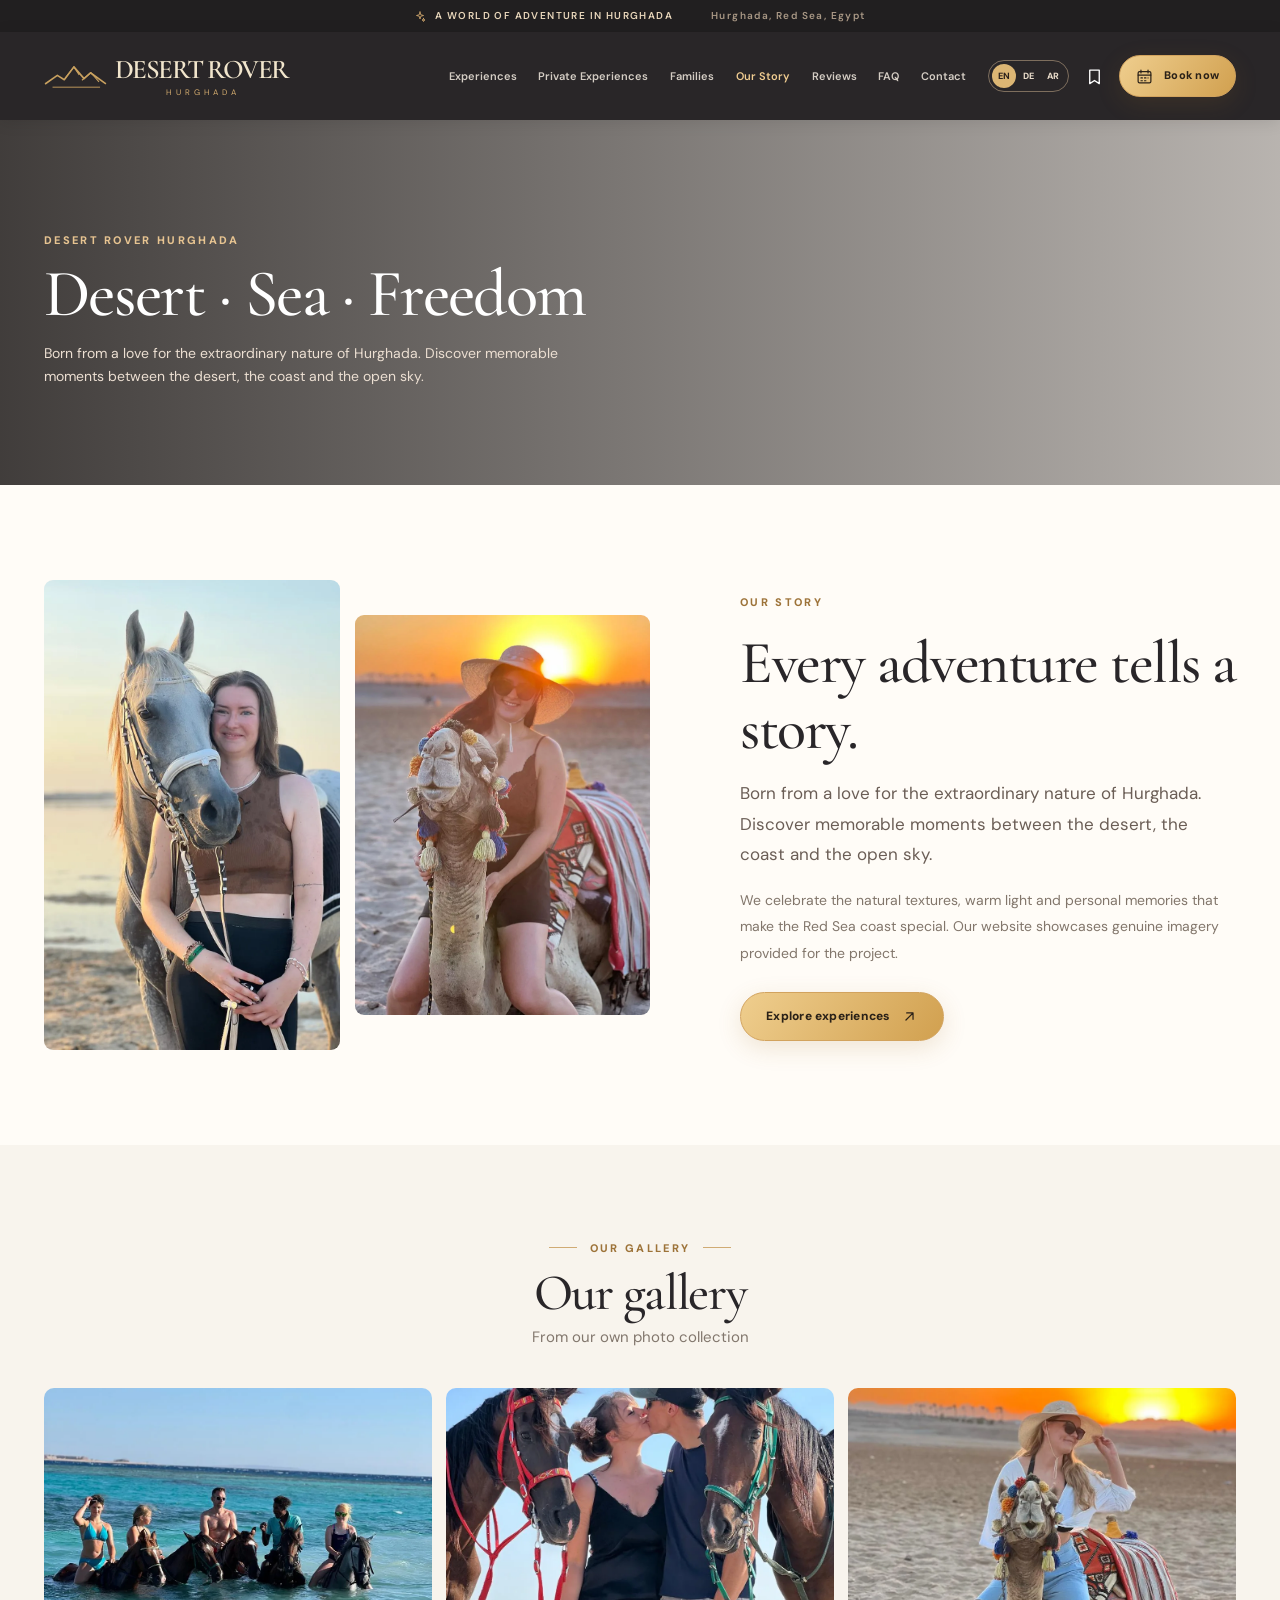
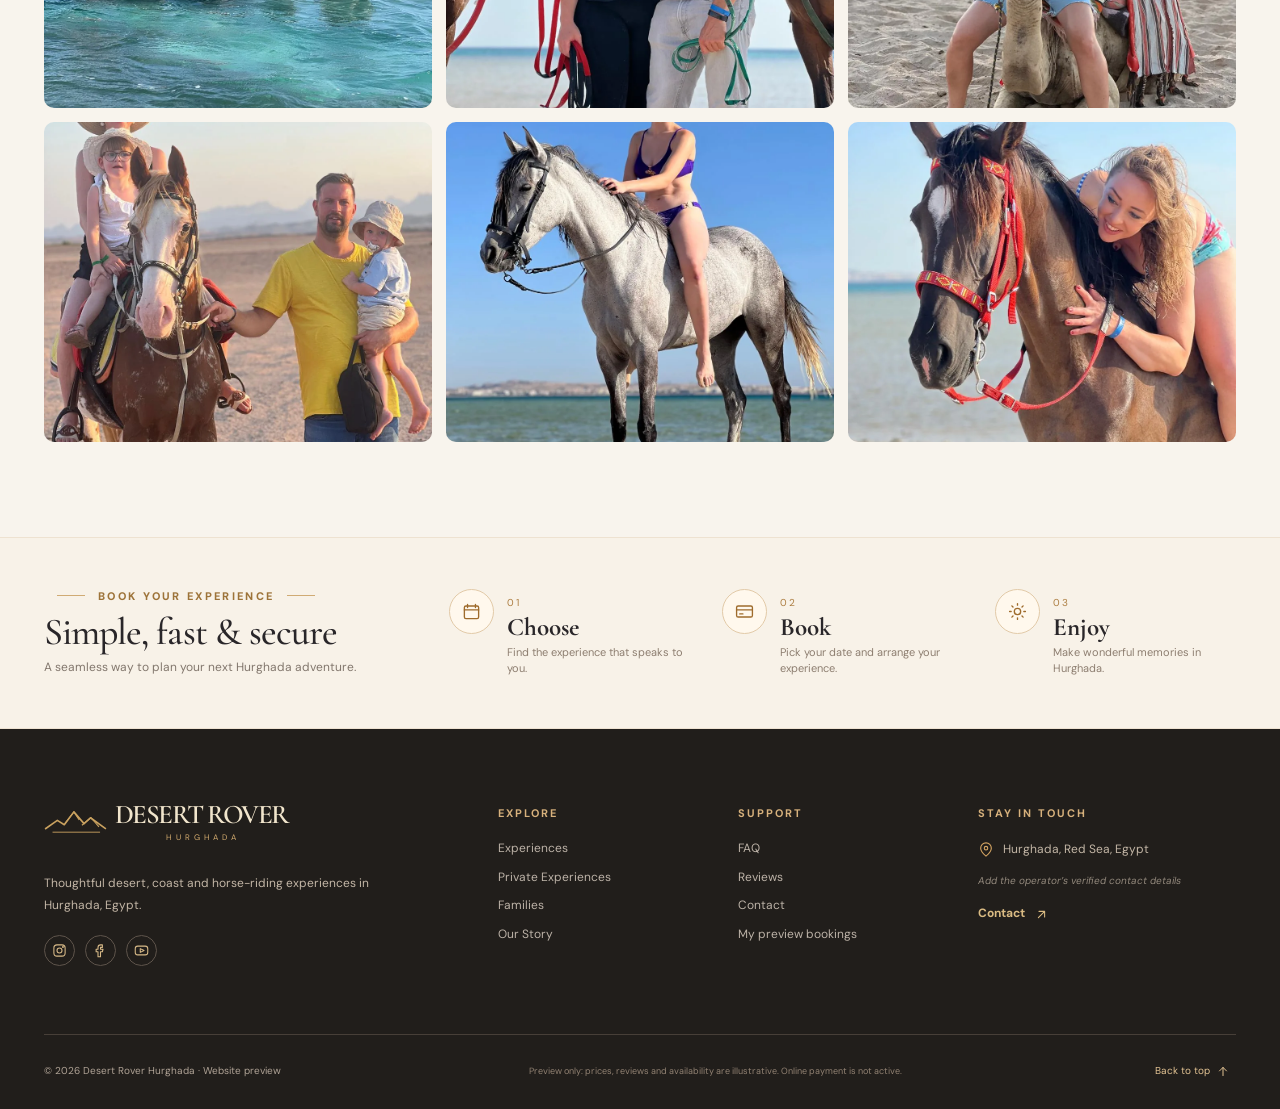
==== about.html @ aec824d2 "Initial commit - Desert Rover Website" ====
<!DOCTYPE html>
<html lang="en">
<head>
  <meta charset="UTF-8" />
  <meta name="viewport" content="width=device-width, initial-scale=1.0" />
  <meta name="theme-color" content="#292628" />
  <meta name="description" content="Desert Rover Hurghada — discover authentic horse, camel and desert experiences. Website presentation preview." />
  <meta name="robots" content="noindex,nofollow" />
  <link rel="icon" type="image/svg+xml" href="assets/favicon.svg" />
  <link rel="preconnect" href="https://fonts.googleapis.com" />
  <link rel="preconnect" href="https://fonts.gstatic.com" crossorigin />
  <link href="https://fonts.googleapis.com/css2?family=Cormorant+Garamond:wght@400;500;600;700&family=DM+Sans:wght@400;500;600;700;800&family=Noto+Sans+Arabic:wght@400;500;600;700&display=swap" rel="stylesheet" />
  <link rel="stylesheet" href="assets/css/style.css" />
  <title>Desert Rover Hurghada | Adventure Experiences</title>
</head>
<body data-page="about">
  <noscript><div style="padding:48px;max-width:800px;margin:auto;font-family:Arial,sans-serif"><h1>Desert Rover Hurghada</h1><p>Please enable JavaScript to view the interactive preview. This presentation is not a live booking platform.</p><a href="index.html">Home</a></div></noscript>
  <script src="assets/js/polyfills.js"></script>
  <script defer src="https://cdn.jsdelivr.net/npm/gsap@3.12.5/dist/gsap.min.js"></script>
  <script defer src="https://cdn.jsdelivr.net/npm/gsap@3.12.5/dist/ScrollTrigger.min.js"></script>
  <script defer src="assets/js/app.js"></script>
</body>
</html>
---- assets/css/style.css ----
/* Desert Rover — high fidelity WordPress-ready frontend prototype */
:root{--ink:#292629;--ink-muted:#706963;--gold:#d2a359;--gold-light:#f2d29b;--sand:#f8f4ed;--sand-deep:#eee5d8;--cream:#fffcf7;--brown:#554135;--night:#221e1b;--line:#e8e0d4;--shadow:0 16px 45px rgba(53,44,35,.09);--serif:'Cormorant Garamond',Georgia,'Times New Roman',serif;--sans:'DM Sans',Arial,sans-serif;--arabic:'Noto Sans Arabic',sans-serif;--max:1260px;--header-h:88px}*,*:before,*:after{box-sizing:border-box}html{scroll-behavior:smooth;scroll-padding-top:100px}body{margin:0;background:var(--cream);font-family:var(--sans);font-size:15px;line-height:1.65;color:var(--ink);-webkit-font-smoothing:antialiased}body.no-scroll{overflow:hidden}body.rtl{font-family:var(--arabic)}img{max-width:100%;display:block}button,input,select,textarea{font:inherit}button{cursor:pointer}a{color:inherit;text-decoration:none}input,select,textarea{min-width:0}svg{width:19px;height:19px;flex:none;vertical-align:middle}h1,h2,h3,h4,p{margin-top:0}h1,h2,h3,h4{line-height:1.1}button:focus-visible,a:focus-visible,input:focus-visible,textarea:focus-visible,select:focus-visible,summary:focus-visible{outline:3px solid var(--gold);outline-offset:4px}::selection{background:#dcb877;color:#251d15}.container{width:min(var(--max),calc(100% - 88px));margin:0 auto}.serif{font-family:var(--serif);font-weight:500;letter-spacing:-.025em}.section{padding:95px 0}.soft{background:var(--sand)}.hidden{display:none!important}.subtle{color:#8c8279}.eyebrow{text-transform:uppercase;letter-spacing:.21em;font-size:11px;font-weight:800;color:#9d7339;line-height:1.5}.eyebrow.light{color:#e7c491}.ornament:before,.ornament:after{content:'';display:inline-block;width:28px;height:1px;background:#d0ab74;margin:0 13px 4px}.text-center{text-align:center}.section-heading{margin-bottom:38px}.section-heading h2{font-size:clamp(38px,4vw,59px);margin:8px 0 4px}.section-heading p{font-size:15px;color:#82776d;max-width:670px;margin:0}.section-heading.text-center p{margin:0 auto}.lead{font-size:17px;color:#6b5e56;line-height:1.8}.btn{appearance:none;border:1px solid transparent;border-radius:100px;display:inline-flex;align-items:center;justify-content:center;gap:11px;text-align:center;padding:15px 25px;min-height:49px;font-size:12px;line-height:1.25;letter-spacing:.02em;font-weight:800;transition:transform .3s,background .3s,color .3s,box-shadow .3s;white-space:normal}.btn svg{width:17px;height:17px}.btn:hover{transform:translateY(-3px)}.btn-gold{background:linear-gradient(125deg,#efce8e,#d1a04f);color:#2a2118;border-color:#d2a35e;box-shadow:0 7px 24px rgba(156,103,36,.16)}.btn-gold:hover{background:#f1d7a4;box-shadow:0 10px 28px rgba(156,103,36,.24)}.btn-outline-light{background:rgba(29,26,26,.12);color:white;border-color:rgba(246,231,208,.7)}.btn-outline-light:hover{background:rgba(255,255,255,.13)}.btn-outline-dark{background:transparent;border-color:#a89477;color:var(--brown)}.btn-small{font-size:11px;padding:11px 16px;min-height:42px}.btn-full{width:100%}.text-link{font-weight:800;color:#a27638;display:inline-flex;align-items:center;gap:7px;font-size:12px;letter-spacing:.025em}.text-link:hover{color:#6f4e25}.text-link svg{width:15px}.serif em{font-style:italic}.site-loader{position:fixed;inset:0;background:#241e1b;display:flex;align-items:center;justify-content:center;z-index:99999;transform:translateY(0);will-change:transform}.site-loader.loaded{opacity:0;pointer-events:none;transition:opacity .45s}.loader-core{color:#eee5d6;min-width:250px;text-align:center}.loader-core svg{width:130px;height:63px;margin:0 auto 14px}.loader-core strong{display:block;letter-spacing:.08em;font-family:var(--serif);font-size:37px;font-weight:500;line-height:1}.loader-core>span{font-size:11px;letter-spacing:.48em;color:var(--gold)}.loader-track{height:2px;background:#514438;margin:35px auto 18px;overflow:hidden;width:170px}.loader-track i{display:block;width:100%;height:100%;background:var(--gold);transform:scaleX(0);transform-origin:left}.loader-core small{font-size:9px;letter-spacing:.25em;color:#9d8871}.announcement{height:32px;background:#211f20;color:#e9d7bb;display:flex;align-items:center;justify-content:center;padding:0 25px;gap:38px;font-size:10px;letter-spacing:.14em;font-weight:600}.announcement span{display:inline-flex;align-items:center;gap:9px}.announcement svg{width:12px;color:#d5ab70}.announcement-right{color:#a99885}.site-header{height:var(--header-h);background:#292628;position:sticky;top:0;z-index:50;color:#fff;box-shadow:0 2px 15px rgba(0,0,0,.1)}.site-header.scrolled{box-shadow:0 5px 32px rgba(27,21,17,.18)}.header-inner{height:100%;display:flex;align-items:center;justify-content:space-between;gap:22px}.brand{display:inline-flex;gap:8px;align-items:center;flex:none;color:#f1e5cc;line-height:1;text-align:center}.brand-mountain{width:63px;height:43px;color:#c9a15f}.brand span{display:flex;flex-direction:column;align-items:center;white-space:nowrap}.brand strong{font-family:var(--serif);font-size:27px;letter-spacing:-.06em;font-weight:600;line-height:1}.brand small{color:#d2aa6e;font-family:var(--sans);font-size:8px;letter-spacing:.13em;margin-top:5px}.desktop-nav{display:flex;gap:clamp(12px,1.7vw,27px);align-items:center;margin-left:auto}.nav-link{font-size:11px;font-weight:600;color:#f1e9de;opacity:.86;white-space:nowrap;transition:color .2s,opacity .2s}.nav-link:hover,.nav-link.active{opacity:1;color:#f1cd91}.header-actions{display:flex;gap:10px;align-items:center}.lang-switch{border:1px solid rgba(221,192,154,.47);border-radius:40px;padding:3px;display:flex;gap:1px}.lang-btn{padding:5px 6px;border:0;border-radius:100px;background:transparent;color:#e8dbc9;font-size:9px;font-weight:800}.lang-btn.selected{background:#dcb674;color:#2b211b}.icon-btn{background:none;border:0;color:#fff;display:grid;place-items:center;width:30px;height:33px}.menu-toggle{display:none;color:#fff;background:transparent;border:1px solid #746451;width:43px;height:43px;border-radius:50%;align-items:center;justify-content:center}.mobile-menu{display:none}.home-hero{height:620px;position:relative;color:#fff;background:#2f2927;overflow:hidden}.hero-photo{position:absolute;inset:0;background-position:center;background-size:cover;will-change:transform}.home-hero:before{content:'';position:absolute;z-index:1;inset:0;background:linear-gradient(90deg,rgba(25,22,21,.32),transparent 66%),linear-gradient(0deg,rgba(21,18,20,.45),transparent 38%)}.hero-grain{position:absolute;inset:0;opacity:.09;z-index:1;pointer-events:none;background-image:url("data:image/svg+xml,%3Csvg viewBox='0 0 160 160' xmlns='http://www.w3.org/2000/svg'%3E%3Cfilter id='n'%3E%3CfeTurbulence type='fractalNoise' baseFrequency='.59' numOctaves='3' stitchTiles='stitch'/%3E%3C/filter%3E%3Crect width='100%25' height='100%25' filter='url(%23n)' opacity='.55'/%3E%3C/svg%3E")}.hero-inner{height:100%;position:relative;z-index:2;display:flex;align-items:center}.hero-content{width:min(650px,60%);padding-bottom:23px}.hero-eyebrow{letter-spacing:.32em;color:#e4c99f;display:block;margin-bottom:17px}.hero-content h1{font-size:clamp(72px,7.35vw,122px);font-weight:500;line-height:.78;letter-spacing:-.055em;margin:0 0 23px}.hero-content h1 span{display:block}.hero-tagline{font-size:clamp(25px,2.9vw,39px);font-style:italic;color:#e4c18c;line-height:1.08;margin-bottom:15px}.hero-content p{max-width:480px;font-size:14px;line-height:1.7;color:#f1eee7;margin-bottom:26px}.hero-buttons{display:flex;align-items:center;gap:12px;flex-wrap:wrap}.hero-side-label{position:absolute;bottom:52px;right:0;font-size:10px;letter-spacing:.24em;writing-mode:vertical-rl;color:#e4d5c4}.hero-side-label span{display:inline-block;width:1px;height:38px;background:#deb77c;margin:10px auto}.scroll-label{position:absolute;z-index:3;bottom:36px;left:calc((100% - min(var(--max),100% - 88px))/2);font-size:9px;letter-spacing:.18em;color:#e9dbcb;display:flex;align-items:center;gap:12px}.scroll-label span{height:1px;width:60px;background:#c7a272}.trust-band{background:#fbf9f5;border-bottom:1px solid #ede6dc}.trust-items{display:grid;grid-template-columns:repeat(4,1fr);gap:8px}.trust-item{display:flex;align-items:center;justify-content:center;gap:19px;padding:25px 13px;position:relative}.trust-item+ .trust-item:before{content:'';position:absolute;height:28px;width:1px;background:#e5dbce;left:0}.trust-item>svg{width:32px;height:32px;color:#9f6f37;stroke-width:1.3}.trust-item>span{display:flex;flex-direction:column}.trust-item strong{font-size:10px;letter-spacing:.09em;text-transform:uppercase}.trust-item small{font-size:11px;color:#84776d;max-width:200px;line-height:1.4}.experiences-feature{background:linear-gradient(#fffcf7,#f9f5ee)}.category-grid{display:grid;grid-template-columns:repeat(4,1fr);gap:16px}.category-card{height:282px;position:relative;border-radius:11px;overflow:hidden;background:#bfb7ab;color:white;display:block;isolation:isolate}.category-card img{width:100%;height:100%;object-fit:cover;object-position:center 40%;transition:transform .8s cubic-bezier(.22,.7,.27,1)}.category-card:hover img{transform:scale(1.09)}.category-card .category-shade{position:absolute;inset:0;background:linear-gradient(0deg,rgba(20,25,25,.85),transparent 58%)}.category-copy{position:absolute;bottom:19px;left:20px;right:20px;display:flex;align-items:end;justify-content:space-between;gap:7px}.category-copy strong{font-size:28px;font-weight:500;line-height:.94;max-width:195px}.category-copy>span{display:flex;gap:4px;align-items:center;font-size:10px;white-space:nowrap;opacity:.94}.category-copy svg{width:16px}.story-banner{min-height:405px;display:flex;align-items:center;background-color:#4e3631;background-size:cover;background-position:center;position:relative;color:white}.story-banner:before{content:'';position:absolute;inset:0;background:linear-gradient(90deg,rgba(35,28,28,.57),rgba(40,26,28,.12) 74%)}.story-banner-content{position:relative;z-index:1}.story-banner h2{font-size:clamp(55px,5.5vw,83px);font-style:italic;line-height:.95;margin:10px 0}.story-banner p{font-size:14px;line-height:1.75;max-width:515px;color:#fff0e0;margin:18px 0 26px}.promo-section{padding:62px 0 77px}.promo-grid{display:grid;grid-template-columns:1fr 1fr;gap:18px}.promo-card{height:333px;position:relative;overflow:hidden;border-radius:10px;background:#eee5db;display:flex;align-items:center}.promo-card:nth-child(2){background:#edf1f1}.promo-card .promo-text{position:relative;z-index:3;width:57%;padding:30px 0 30px 31px}.promo-card:before{position:absolute;content:'';z-index:2;inset:0;background:linear-gradient(90deg,#eee5db 0%,#eee5db 36%,rgba(238,229,219,.75) 53%,transparent 78%)}.promo-card:nth-child(2):before{background:linear-gradient(90deg,#edf1f1 0%,#edf1f1 33%,rgba(237,241,241,.72) 53%,transparent 83%)}.promo-card img{position:absolute;z-index:1;right:0;top:0;height:100%;width:59%;object-fit:cover;object-position:center 40%;transition:transform .7s}.promo-card:hover img{transform:scale(1.035)}.promo-card h3{font-size:40px;line-height:.97;margin:11px 0}.promo-card p{font-size:12px;line-height:1.65;color:#695c56;max-width:265px;margin-bottom:18px}.promo-card .btn{font-size:10px;padding:12px 15px}.image-gallery-section{padding-top:35px}.mini-gallery{display:grid;grid-template-columns:repeat(5,1fr);gap:12px}.gallery-tile{border:0;padding:0;height:235px;border-radius:9px;overflow:hidden;position:relative;background:#d9cbbb}.gallery-tile img{height:100%;width:100%;object-fit:cover;transition:transform .7s}.gallery-tile:hover img{transform:scale(1.07)}.gallery-tile svg{position:absolute;right:13px;bottom:13px;color:#fff;filter:drop-shadow(0 1px 3px #111)}.reviews-section{position:relative}.review-layout{display:flex;align-items:center;gap:18px}.round-nav{flex:none;border:1px solid #d2c0aa;color:#9c7444;background:#fff;border-radius:50%;width:42px;height:42px;display:grid;place-items:center}.round-nav:hover{background:#efe3d2}.review-grid{display:grid;grid-auto-flow:column;grid-auto-columns:minmax(230px,1fr);gap:18px;flex:1;overflow-x:auto;scrollbar-width:none;scroll-snap-type:x mandatory;padding:4px}.review-grid::-webkit-scrollbar{display:none}.review-card{min-height:202px;padding:22px 23px;background:#fff;border:1px solid #eee6da;border-radius:14px;box-shadow:0 4px 19px rgba(35,28,20,.035);scroll-snap-align:start}.review-top{display:flex;align-items:center;justify-content:space-between}.review-top img{width:48px;height:48px;object-fit:cover;border-radius:50%}.stars{color:#be8b42;letter-spacing:.17em;font-size:14px}.review-card blockquote{font-family:var(--serif);font-style:italic;font-size:22px;line-height:1.16;margin:14px 0 10px}.review-card small{font-size:10px;color:#998c7e}.process-section{padding:50px 0;background:#f8f2e8;border-top:1px solid #eee2d1;border-bottom:1px solid #eee2d1}.process-grid{display:grid;grid-template-columns:1.55fr 1fr 1fr 1fr;align-items:center;gap:32px}.process-intro .section-heading{margin-bottom:0}.process-intro h2{font-size:38px}.process-intro .section-heading p{font-size:12px}.process-step{display:flex;align-items:flex-start;gap:13px}.process-icon{border:1px solid #e2caa8;background:#fff8ed;border-radius:100%;height:45px;width:45px;display:grid;place-items:center;color:#9e6b2c;flex:none}.process-step small{font-size:10px;color:#ac7d41;letter-spacing:.15em}.process-step h3{margin:1px 0 3px;font-family:var(--serif);font-size:25px}.process-step p{font-size:11px;line-height:1.45;color:#8d7e70;margin:0}.faq-layout{display:grid;grid-template-columns:.6fr 1.4fr;gap:10vw}.faq-layout .section-heading{margin-bottom:15px}.faq-layout h2{font-size:48px}.accordion-list{display:flex;flex-direction:column;gap:10px}.accordion{border:1px solid #e4dbcd;background:#fffefa;border-radius:8px;overflow:hidden;transition:box-shadow .2s}.accordion[open]{box-shadow:0 8px 25px rgba(83,57,31,.06)}.accordion summary{display:flex;justify-content:space-between;gap:20px;align-items:center;list-style:none;cursor:pointer;padding:14px 19px;font-size:13px;font-weight:700}.accordion summary::-webkit-details-marker{display:none}.accordion summary svg{width:15px;transition:transform .3s;flex:none}.accordion[open] summary svg{transform:rotate(45deg)}.accordion p{padding:0 19px 17px;color:#7b6d61;font-size:12px;line-height:1.8;margin:0}.closing-banner{position:relative;overflow:hidden;min-height:270px;background:linear-gradient(90deg,rgba(31,25,25,.86),rgba(37,28,26,.3)),url('../images/camel-sunset.webp') center 50%/cover;color:white;display:flex;align-items:center}.closing-content{display:flex;align-items:center;justify-content:space-between;gap:30px}.closing-content h2{max-width:670px;font-size:clamp(40px,4vw,64px);font-style:italic;margin:12px 0 6px;line-height:.98}.closing-content p{font-size:13px;color:#eee3d2;margin:0}.footer{background:#211e1b;color:#f0e4d3;padding:71px 0 0}.footer-grid{display:grid;grid-template-columns:2.2fr 1fr 1fr 1.45fr;gap:62px}.footer .brand strong{font-size:27px}.footer-about p{font-size:12px;line-height:1.7;color:#b9afa4;max-width:330px;margin:23px 0 18px}.footer-social{display:flex;align-items:center;gap:10px}.footer-social span{display:grid;place-items:center;border:1px solid #5e544b;border-radius:50%;width:31px;height:31px;color:#d8ba88}.footer-social svg{width:15px}.footer h4{font-size:11px;text-transform:uppercase;letter-spacing:.18em;color:#d7b17c;font-weight:700;margin:7px 0 20px}.footer-grid>div>a:not(.brand):not(.footer-help){display:block;font-size:12px;color:#bcb2a7;margin:9px 0;transition:color .2s}.footer a:hover{color:#eed09e!important}.footer-grid>div>p{font-size:12px;line-height:1.8;color:#c3b6a6;display:flex;align-items:center;gap:9px}.footer-grid>div>p svg{width:16px;color:#d4a462}.footer-grid .preview-contacts{font-size:10px;opacity:.7;font-style:italic}.footer-help{display:inline-flex;gap:9px;align-items:center;font-size:12px;font-weight:700;color:#dabb83}.footer-help svg{width:15px}.footer-bottom{border-top:1px solid #473f38;margin-top:68px;min-height:75px;display:flex;align-items:center;justify-content:space-between;gap:25px;font-size:10px;color:#b0a396}.footer-bottom .preview-small{font-size:9px;color:#928273;max-width:550px}.back-top{border:0;background:transparent;color:#e4c494;font-size:10px;display:flex;align-items:center;gap:6px}.back-top svg{width:14px}.toast{position:fixed;bottom:30px;right:30px;background:#29211c;color:#fff;border-left:3px solid #ddbb7e;padding:14px 22px;z-index:999;opacity:0;transform:translateY(18px);pointer-events:none;transition:all .25s;box-shadow:var(--shadow);border-radius:7px;font-size:12px;max-width:min(440px,90vw)}.toast.is-visible{opacity:1;transform:translateY(0)}.lightbox{position:fixed;inset:0;z-index:1000;background:rgba(15,12,12,.95);display:none;justify-content:center;align-items:center;padding:45px}.lightbox.open{display:flex}.lightbox img{max-height:90vh;max-width:93vw;width:auto;object-fit:contain;border-radius:5px}.lightbox-close{position:absolute;right:24px;top:24px;background:#fff;border:0;color:#222;width:42px;height:42px;border-radius:50%;display:grid;place-items:center}.lightbox-close svg{width:19px}.page-hero{height:365px;position:relative;background:linear-gradient(90deg,rgba(23,19,18,.82),rgba(35,27,24,.32)),var(--hero-page-image) center 42%/cover;color:white;display:flex;align-items:center}.page-hero-inner{position:relative;padding-top:10px}.page-hero h1{font-size:clamp(54px,5.2vw,84px);max-width:800px;margin:12px 0 8px;line-height:.91}.page-hero p{max-width:560px;color:#ecdfd2;font-size:14px;margin:18px 0 0}.listing-controls{display:flex;justify-content:space-between;align-items:end;gap:25px;margin-bottom:25px}.listing-copy h2{font-size:46px;margin:8px 0 0}.listing-actions{display:flex;gap:12px}.search-field,.select-wrap{border:1px solid #e3d9cc;background:#fff;border-radius:7px;height:48px;display:flex;align-items:center;gap:8px;padding:0 13px;color:#9a7952}.search-field input,.select-wrap select{border:0;background:none;outline:0;min-width:0;width:190px;font-size:12px;color:#302825}.select-wrap select{width:150px}.filter-row{display:flex;align-items:center;gap:8px;flex-wrap:wrap;margin-bottom:25px}.filter-chip{padding:9px 16px;border:1px solid #dcd1c1;border-radius:50px;background:#fff;color:#665b51;font-size:11px;font-weight:700}.filter-chip.active,.filter-chip:hover{background:#29221f;color:#f5d49a;border-color:#29221f}.tour-grid{display:grid;grid-template-columns:repeat(4,minmax(0,1fr));gap:20px}.tour-card{border-radius:11px;background:#fff;border:1px solid #eee8df;overflow:hidden;position:relative;box-shadow:0 5px 25px rgba(29,24,17,.03);transition:transform .25s,box-shadow .25s}.tour-card:hover{transform:translateY(-5px);box-shadow:0 20px 35px rgba(45,34,27,.1)}.tour-image{position:relative;display:block;height:207px;overflow:hidden;background:#d8c6b4}.tour-image img{height:100%;width:100%;object-fit:cover;transition:transform .5s}.tour-card:hover .tour-image img{transform:scale(1.05)}.tour-chip{position:absolute;top:13px;left:13px;background:rgba(255,249,237,.94);color:#6a4c30;padding:6px 11px;font-size:10px;font-weight:800;border-radius:50px;backdrop-filter:blur(5px)}.favorite{position:absolute;top:12px;right:12px;border:0;background:rgba(255,255,255,.92);width:33px;height:33px;display:grid;place-items:center;border-radius:50%;color:#6e5442;z-index:3}.favorite svg{width:17px}.favorite.is-active{color:#d35b58;background:#fff3ee}.favorite.is-active svg{fill:#d35b58}.tour-card-body{padding:18px 17px 16px}.tour-meta{font-size:10px;color:#a18e7a;display:flex;align-items:center;gap:5px}.tour-meta svg{width:12px;height:12px}.tour-meta span{margin:0 5px}.tour-title{font-family:var(--serif);font-size:25px;font-weight:700;line-height:1.1;display:block;min-height:58px;margin:10px 0 4px}.tour-title:hover{color:#a37741}.tour-card-body p{font-size:11px;color:#83766c;line-height:1.58;min-height:51px;margin-bottom:16px}.tour-card-bottom{border-top:1px solid #f0e9df;display:flex;align-items:center;justify-content:space-between;gap:5px;padding-top:14px}.tour-card-bottom>span{display:flex;align-items:baseline;gap:4px}.tour-card-bottom small{font-size:10px;color:#897b6c}.tour-card-bottom strong{font-size:19px;color:#ac7a3d}.circle-arrow{width:36px;height:36px;background:#e6c48b;border-radius:50%;display:grid;place-items:center}.circle-arrow svg{width:17px}.circle-arrow:hover{background:#cfa058}.no-results{text-align:center;border:1px dashed #e0d0ba;border-radius:12px;padding:80px 20px}.no-results>svg{width:42px;height:42px;color:#ad8352}.no-results h3{font-family:var(--serif);font-size:34px}.detail-intro{padding:46px 0 28px;background:#fbf7f0}.breadcrumbs{display:flex;align-items:center;gap:8px;color:#a18e79;font-size:11px;margin-bottom:27px}.breadcrumbs svg{width:12px}.detail-intro h1{font-size:clamp(52px,5vw,77px);margin:9px 0 20px}.detail-metas{display:flex;flex-wrap:wrap;gap:23px;color:#6d6055;font-size:12px}.detail-metas span{display:inline-flex;gap:7px;align-items:center}.detail-metas svg{color:#b38b56;width:15px}.detail-main{display:grid;grid-template-columns:minmax(0,1.55fr) minmax(290px,.7fr);gap:45px;padding:28px 0 80px;align-items:start}.detail-gallery{display:grid;gap:9px}.detail-featured{height:440px;position:relative;padding:0;border:0;border-radius:12px;overflow:hidden;background:#e3d5c9}.detail-featured>img{width:100%;height:100%;object-fit:cover;object-position:center 40%}.detail-featured>svg{position:absolute;bottom:20px;right:20px;color:white}.detail-thumbs{display:grid;grid-template-columns:repeat(3,1fr);gap:9px}.detail-thumbs button{height:140px;border:0;padding:0;overflow:hidden;border-radius:8px}.detail-thumbs img{width:100%;height:100%;object-fit:cover}.detail-copy{margin-top:55px}.detail-copy h2{font-size:49px;margin:9px 0}.detail-copy>p{font-size:15px;color:#695d52;line-height:1.9;max-width:720px}.detail-highlights{display:grid;grid-template-columns:repeat(3,1fr);border-top:1px solid #e7dacc;border-bottom:1px solid #e7dacc;margin:32px 0;padding:20px 0;gap:10px}.detail-highlights>div{display:flex;gap:11px;align-items:center}.detail-highlights svg{color:#b18245;width:25px;height:25px}.detail-highlights span{display:flex;flex-direction:column;font-size:10px;color:#948779}.detail-highlights strong{font-size:12px;color:#40352d}.content-block{border-bottom:1px solid #e9e0d4;padding:30px 0}.content-block h3{font-size:34px;margin:0 0 20px}.timeline{display:flex;flex-direction:column;gap:0;border-left:1px solid #dcc4a3;margin-left:15px;padding-left:26px}.timeline>div{position:relative;padding:0 0 22px}.timeline b{position:absolute;left:-42px;top:0;width:30px;height:30px;border-radius:50%;background:#fff6e6;color:#9b713b;border:1px solid #dbc29f;display:grid;place-items:center;font-size:10px}.timeline p{font-size:14px;margin:3px 0;color:#74685d}.feature-list{list-style:none;margin:0;padding:0;display:grid;gap:12px}.feature-list li{display:flex;align-items:flex-start;gap:11px;font-size:13px;color:#645a51}.feature-list svg{width:17px;color:#bc915b;margin-top:2px}.soft-note{font-size:11px;color:#978675;line-height:1.7;margin-top:16px}.booking-card{position:sticky;top:25px}.booking-card-inner{border:1px solid #e7dccf;background:#fff;border-radius:14px;padding:30px;box-shadow:var(--shadow)}.booking-price{display:flex;align-items:baseline;gap:7px;margin:9px 0 10px}.booking-price small{font-size:11px;color:#9c8b7b}.booking-price strong{font-size:39px;color:#a8783d;line-height:1}.booking-price span{font-size:12px;color:#8e7d6c}.detail-book-form{display:grid;gap:15px;margin-top:20px}.detail-book-form>label,.form-stack label,.inquiry-card label{font-size:12px;font-weight:700;display:flex;flex-direction:column;gap:8px;color:#655548}.detail-book-form input,.inquiry-card input,.inquiry-card select,.inquiry-card textarea,.form-stack input,.form-stack textarea{border:1px solid #e5dacc;background:#fffefd;border-radius:7px;min-height:48px;width:100%;padding:11px 13px;color:#332b24;font-size:13px}.form-stack textarea,.inquiry-card textarea{min-height:100px;resize:vertical}.counter-row{display:flex;align-items:center;justify-content:space-between;font-size:12px;color:#655b50;font-weight:700}.counter{border:1px solid #e4dbcf;border-radius:40px;height:39px;display:flex;align-items:center;gap:5px}.counter button{width:37px;height:37px;border:0;border-radius:50%;background:transparent;color:#65513d;font-size:19px}.counter button:hover{background:#f8eedf}.counter output{width:19px;text-align:center}.total-row{border-top:1px solid #e9dfd2;margin-top:7px;padding-top:18px;display:flex;justify-content:space-between;align-items:center;font-size:13px}.total-row strong{font-size:26px;color:#a87635}.booking-foot{font-size:10px;color:#908373;display:flex;gap:8px;margin-top:18px;align-items:flex-start;line-height:1.6}.booking-foot svg{color:#ad8859;width:16px}.related-section{background:#f8f3eb}.private-layout{display:grid;grid-template-columns:1.1fr .82fr;gap:90px;align-items:start}.private-layout>div>h2{font-size:65px;margin:17px 0}.private-layout .lead{max-width:630px}.private-points{display:grid;grid-template-columns:repeat(3,1fr);gap:10px;margin:35px 0}.private-points>div{border-top:1px solid #e4d2bd;padding-top:19px;font-size:12px}.private-points svg{display:block;color:#ba8a4b;width:29px;height:29px;margin-bottom:7px}.private-photo{width:100%;height:380px;object-fit:cover;object-position:center 40%;border-radius:11px}.inquiry-card,.checkout-form-card,.checkout-summary{background:#fff;border:1px solid #eee2d4;border-radius:15px;padding:33px;box-shadow:var(--shadow)}.inquiry-card{display:grid;gap:18px}.inquiry-card h3{font-size:40px;margin:0}.inquiry-card h2{font-size:48px;margin:0}.form-columns{display:grid;grid-template-columns:1fr 1fr;gap:15px}.family-layout{display:grid;grid-template-columns:1fr 1fr;align-items:center;gap:60px}.family-main-photo{height:480px;width:100%;object-fit:cover;object-position:center 35%;border-radius:10px}.family-copy h3{font-size:53px;margin-bottom:20px}.family-copy p{color:#706358;font-size:15px}.family-copy .feature-list{margin:25px 0}.section-spacer{padding-top:80px}.story-content{display:grid;grid-template-columns:1.1fr .9fr;align-items:center;gap:90px}.story-content h2{font-size:60px;margin:16px 0}.story-content p:not(.lead){font-size:14px;color:#82766b;line-height:1.9;margin-bottom:25px}.story-photos{display:grid;grid-template-columns:1fr 1fr;gap:15px}.story-photos img{width:100%;height:470px;object-fit:cover;border-radius:9px}.story-photos img:nth-child(2){height:400px;align-self:center}.photo-wall{display:grid;grid-template-columns:repeat(3,1fr);gap:14px}.wall-photo{height:320px;border:0;border-radius:10px;padding:0;overflow:hidden;background:#ded3c7}.wall-photo img{width:100%;height:100%;object-fit:cover;transition:transform .7s}.wall-photo:hover img{transform:scale(1.06)}.photo-wall-large .wall-photo:nth-child(4n){height:380px}.faq-page-layout{display:grid;grid-template-columns:.7fr 1fr;gap:80px}.contact-layout{display:grid;grid-template-columns:.9fr 1fr;gap:90px}.contact-info h2{font-size:63px;margin:15px 0}.contact-info>p{font-size:14px;color:#827365;line-height:1.85}.contact-info>img{width:100%;height:320px;object-fit:cover;border-radius:10px;margin-top:28px}.info-cell{display:flex;gap:15px;align-items:start;border-top:1px solid #e8ddcf;padding:15px 0}.info-cell svg{color:#ad8554;width:22px}.info-cell>div{display:flex;flex-direction:column}.info-cell strong{font-size:13px}.info-cell span{font-size:12px;color:#817467}.checkout-layout{display:grid;grid-template-columns:1.3fr .75fr;gap:35px;align-items:start}.checkout-form-card h2{font-size:48px;margin:7px 0 26px}.form-stack{display:grid;gap:19px}.payment-preview{background:#f8f2e9;border:1px dashed #d9bb92;padding:16px;border-radius:8px;display:flex;align-items:start;gap:11px;color:#775d3f;font-size:12px}.payment-preview svg{color:#a97c3c}.checkout-summary h3{font-size:37px;margin-bottom:20px}.checkout-summary>img{width:100%;height:180px;object-fit:cover;object-position:center 35%;border-radius:8px}.checkout-summary h4{font-size:21px;font-family:var(--serif);margin:20px 0}.summary-row{display:flex;justify-content:space-between;align-items:center;gap:12px;border-bottom:1px solid #efe8dd;padding:12px 0;font-size:12px}.summary-row span{color:#80746b}.summary-row strong{font-size:13px;text-align:end}.summary-row.final strong{font-size:24px;color:#a47741}.checkout-summary .text-link{margin-top:15px}.success-wrap{display:flex;justify-content:center}.success-card{width:min(650px,100%);text-align:center;background:white;padding:55px;border:1px solid #ede2d2;border-radius:16px;box-shadow:var(--shadow)}.success-card>.success-icon{width:65px;height:65px;color:#7a9b7d;margin-bottom:18px}.success-card h2{font-size:46px}.success-card>p{color:#786d62}.success-actions{display:flex;align-items:center;justify-content:center;gap:13px;margin-top:26px;flex-wrap:wrap}.booking-history{display:grid;gap:15px}.history-card{display:grid;grid-template-columns:180px 1fr auto;align-items:center;gap:28px;padding:17px;border:1px solid #e7dece;border-radius:12px;background:white}.history-card>img{width:180px;height:130px;object-fit:cover;border-radius:8px}.history-card h3{font-size:32px;margin:6px 0}.history-card p{font-size:12px;color:#796d61;margin:0}.history-card strong{color:#a27742}.empty-bookings{text-align:center;padding:65px;border:1px dashed #ddd0be}.empty-bookings>svg{color:#ae8551;width:60px;height:60px}.empty-bookings h2{font-size:42px}.rtl .header-inner,.rtl .trust-items,.rtl .footer-grid,.rtl .process-grid{direction:rtl}.rtl .hero-content,.rtl .page-hero-inner,.rtl .footer,.rtl .section,.rtl .faq-layout{direction:rtl}.rtl .serif{font-family:var(--arabic);font-weight:500;letter-spacing:0}.rtl .hero-content h1{font-size:clamp(52px,5.5vw,90px);line-height:1.15}.rtl .hero-tagline{font-size:24px;font-style:normal}.rtl .hero-photo{transform:scaleX(-1)}.rtl .hero-content{margin-right:auto;margin-left:0}.rtl .category-copy{left:20px;right:20px}.rtl .promo-card:before{transform:scaleX(-1)}.rtl .promo-card img{left:0;right:auto}.rtl .promo-card .promo-text{padding:30px 31px 30px 0}.rtl .timeline{border-left:none;border-right:1px solid #dcc4a3;margin-left:0;margin-right:15px;padding-left:0;padding-right:26px}.rtl .timeline b{left:auto;right:-42px}.rtl .detail-gallery svg{left:20px;right:auto}.rtl .tour-chip{right:13px;left:auto}.rtl .favorite{left:12px;right:auto}.rtl .toast{left:30px;right:auto}.rtl .hero-side-label{right:auto;left:0}.rtl .scroll-label{left:auto;right:44px}.rtl .eyebrow{letter-spacing:.04em}.rtl .accordion summary{text-align:right}
@media(min-width:1450px){.hero-content h1{font-size:118px}.home-hero{height:660px}}
@media(max-width:1250px){.container{width:calc(100% - 60px)}.brand-mountain{width:42px}.brand strong{font-size:23px}.desktop-nav{gap:12px}.nav-link{font-size:10px}.header-actions{gap:6px}.tour-grid{grid-template-columns:repeat(3,1fr)}.promo-card .promo-text{width:62%}.promo-card h3{font-size:34px}.promo-card img{width:60%}.footer-grid{gap:35px}}
@media(max-width:1030px){:root{--header-h:77px}.desktop-nav,.desktop-only{display:none!important}.menu-toggle{display:flex}.mobile-menu.open{display:block;position:absolute;top:100%;width:100%;left:0;background:#292628;box-shadow:0 15px 30px rgba(0,0,0,.2);padding:18px 30px 28px}.mobile-menu nav{display:grid;grid-template-columns:repeat(2,1fr);gap:0 25px}.mobile-menu .nav-link{display:block;padding:12px 0;border-bottom:1px solid #453d38;font-size:13px}.hero-content{width:62%}.hero-content h1{font-size:75px}.category-card{height:250px}.category-copy strong{font-size:23px}.promo-grid{grid-template-columns:1fr}.promo-card{height:315px}.promo-card .promo-text{width:50%}.promo-card img{width:56%}.process-grid{grid-template-columns:repeat(3,1fr)}.process-intro{grid-column:1/-1}.process-intro .section-heading{max-width:600px}.footer-grid{grid-template-columns:2fr 1fr 1fr}.footer-grid>div:last-child{grid-column:1/-1}.detail-main{grid-template-columns:1.4fr .9fr;gap:27px}.booking-card-inner{padding:23px}.private-layout,.contact-layout{gap:45px}}
@media(max-width:780px){.container{width:calc(100% - 36px)}.section{padding:68px 0}.announcement{height:30px;font-size:9px;letter-spacing:.07em}.announcement-right{display:none!important}.home-hero{height:700px}.hero-photo{background-image:linear-gradient(0deg,#28272a 2%,rgba(39,37,37,.08) 88%),url('../images/hero-horse.webp')!important;background-position:center 22%}.home-hero:before{background:linear-gradient(0deg,rgba(23,21,21,.92),transparent 82%)}.hero-inner{align-items:end;padding-bottom:92px}.hero-content{width:100%;padding-bottom:0;max-width:650px}.hero-content h1{font-size:clamp(61px,12vw,88px)}.hero-tagline{font-size:29px}.hero-content p{font-size:13px}.hero-side-label,.scroll-label{display:none}.trust-items{grid-template-columns:repeat(2,1fr)}.trust-item{justify-content:start;padding:18px 0}.trust-item:nth-child(3):before{display:none}.trust-item>svg{width:25px;height:25px}.trust-item strong{font-size:9px}.trust-item small{font-size:10px}.category-grid{grid-template-columns:repeat(2,1fr)}.category-card{height:305px}.story-banner{min-height:360px;background-position:68% center}.promo-card .promo-text{width:55%}.promo-card img{width:60%}.promo-grid{gap:12px}.mini-gallery{grid-template-columns:repeat(3,1fr)}.mini-gallery .gallery-tile:nth-child(n+4){display:none}.review-layout{gap:5px}.review-grid{grid-auto-columns:85%}.process-grid{grid-template-columns:1fr 1fr 1fr;gap:15px}.process-step{display:block}.process-icon{margin-bottom:10px}.faq-layout,.faq-page-layout{grid-template-columns:1fr;gap:24px}.closing-content{display:block}.closing-content .btn{margin-top:20px}.footer-grid{grid-template-columns:1.7fr 1fr;gap:35px}.footer-grid>div:last-child{grid-column:auto}.footer-bottom{display:block;padding:23px 0}.footer-bottom>*{display:block;margin-bottom:11px}.page-hero{height:305px}.page-hero h1{font-size:60px}.tour-grid{grid-template-columns:repeat(2,1fr)}.listing-controls{display:block}.listing-actions{margin-top:22px}.detail-main{grid-template-columns:1fr}.detail-featured{height:440px}.booking-card{position:static}.private-layout,.story-content,.family-layout,.contact-layout,.checkout-layout{grid-template-columns:1fr;gap:30px}.story-photos img{height:410px}.private-layout>div>h2{font-size:48px}.family-main-photo{height:430px}.contact-info>img{height:280px}.photo-wall{grid-template-columns:repeat(2,1fr)}.detail-intro h1{font-size:55px}.detail-copy{margin-top:30px}.detail-highlights{grid-template-columns:repeat(3,1fr)}}
@media(max-width:530px){:root{--header-h:70px}.brand-mountain{width:34px;height:37px}.brand strong{font-size:21px}.brand small{font-size:7px}.header-actions{gap:7px}.lang-switch{padding:2px}.lang-btn{padding:4px;font-size:8px}.menu-toggle{width:37px;height:37px}.home-hero{height:690px}.hero-photo{background-position:center 25%}.hero-inner{padding-bottom:58px}.hero-content h1{font-size:clamp(56px,13vw,74px)}.hero-tagline{font-size:27px}.hero-content p{max-width:360px;font-size:12px}.hero-buttons{gap:9px}.hero-buttons .btn{font-size:10px;padding:12px 15px;min-height:42px}.trust-items{gap:4px 12px}.trust-item{gap:9px;padding:15px 0}.trust-item strong{font-size:8px}.trust-item small{font-size:9px}.section-heading h2{font-size:42px}.section-heading p{font-size:12px}.category-grid{gap:9px}.category-card{height:245px}.category-copy{bottom:15px;left:13px;right:13px;display:block}.category-copy strong{font-size:26px}.category-copy>span{margin-top:9px}.story-banner{min-height:430px;background-position:70% center}.story-banner:before{background:rgba(35,28,28,.5)}.story-banner h2{font-size:58px}.story-banner p{max-width:320px}.promo-card{height:390px;align-items:start}.promo-card:before,.promo-card:nth-child(2):before{background:linear-gradient(0deg,transparent 30%,#eee5db 87%)}.promo-card:nth-child(2):before{background:linear-gradient(0deg,transparent 30%,#edf1f1 87%)}.promo-card .promo-text{width:100%;padding:26px!important}.promo-card h3{font-size:34px;max-width:260px}.promo-card p{max-width:300px}.promo-card img{width:100%;height:63%;top:auto;bottom:0;object-position:center 35%}.promo-card .promo-text{z-index:3}.promo-card .btn{min-height:35px;padding:9px 12px}.mini-gallery{grid-template-columns:repeat(2,1fr)}.mini-gallery .gallery-tile{height:220px}.mini-gallery .gallery-tile:nth-child(3){display:none}.review-layout .round-nav{width:28px;height:28px}.round-nav svg{width:15px}.review-grid{grid-auto-columns:100%}.review-card blockquote{font-size:22px}.process-grid{grid-template-columns:1fr}.process-intro{grid-column:auto}.process-step{display:flex;align-items:center;padding:6px 0}.process-icon{margin:0}.process-step h3{font-size:26px}.faq-layout h2{font-size:41px}.closing-banner{min-height:350px}.closing-content h2{font-size:47px}.footer{padding-top:45px}.footer-grid{grid-template-columns:1fr 1fr;gap:27px}.footer-about{grid-column:1/-1}.footer-grid>div:last-child{grid-column:1/-1}.footer-bottom{margin-top:34px}.page-hero{height:290px}.page-hero h1{font-size:52px}.page-hero p{font-size:12px}.listing-copy h2{font-size:41px}.listing-actions{flex-direction:column}.listing-actions>.search-field,.listing-actions>.select-wrap{width:100%}.search-field input,.select-wrap select{width:100%}.filter-row{flex-wrap:nowrap;overflow-x:auto;scrollbar-width:none;padding:3px 0 10px}.filter-chip{white-space:nowrap;flex:none}.tour-grid{grid-template-columns:1fr}.tour-image{height:258px}.tour-title{min-height:auto;font-size:27px}.tour-card-body p{min-height:auto}.detail-intro h1{font-size:48px}.detail-featured{height:340px}.detail-thumbs button{height:100px}.detail-highlights{grid-template-columns:1fr 1fr;gap:18px}.detail-copy h2{font-size:42px}.booking-card-inner{padding:22px}.inquiry-card,.checkout-form-card,.checkout-summary{padding:24px}.form-columns{grid-template-columns:1fr}.family-main-photo{height:340px}.family-copy h3{font-size:42px}.story-photos img{height:310px}.story-photos img:nth-child(2){height:280px}.story-content h2{font-size:45px}.photo-wall{gap:9px}.wall-photo{height:200px}.photo-wall-large .wall-photo:nth-child(4n){height:260px}.private-points{grid-template-columns:1fr 1fr}.contact-info h2{font-size:44px}.history-card{grid-template-columns:95px 1fr;gap:13px}.history-card>img{width:95px;height:95px}.history-card .btn{grid-column:1/-1}.success-card{padding:32px 22px}.success-actions{display:grid}.page-hero h1{line-height:1}.rtl .hero-content h1{font-size:53px}.rtl .brand strong{font-size:18px}}
@media(prefers-reduced-motion:reduce){html{scroll-behavior:auto}*,*:before,*:after{animation-duration:.01ms!important;transition-duration:.01ms!important}.reveal{transform:none!important;opacity:1!important}}

@keyframes dr-loader-progress{0%{transform:scaleX(0)}100%{transform:scaleX(1)}}
.loader-track i{animation:dr-loader-progress .85s ease-out forwards}.gsap-active .loader-track i{animation:none}
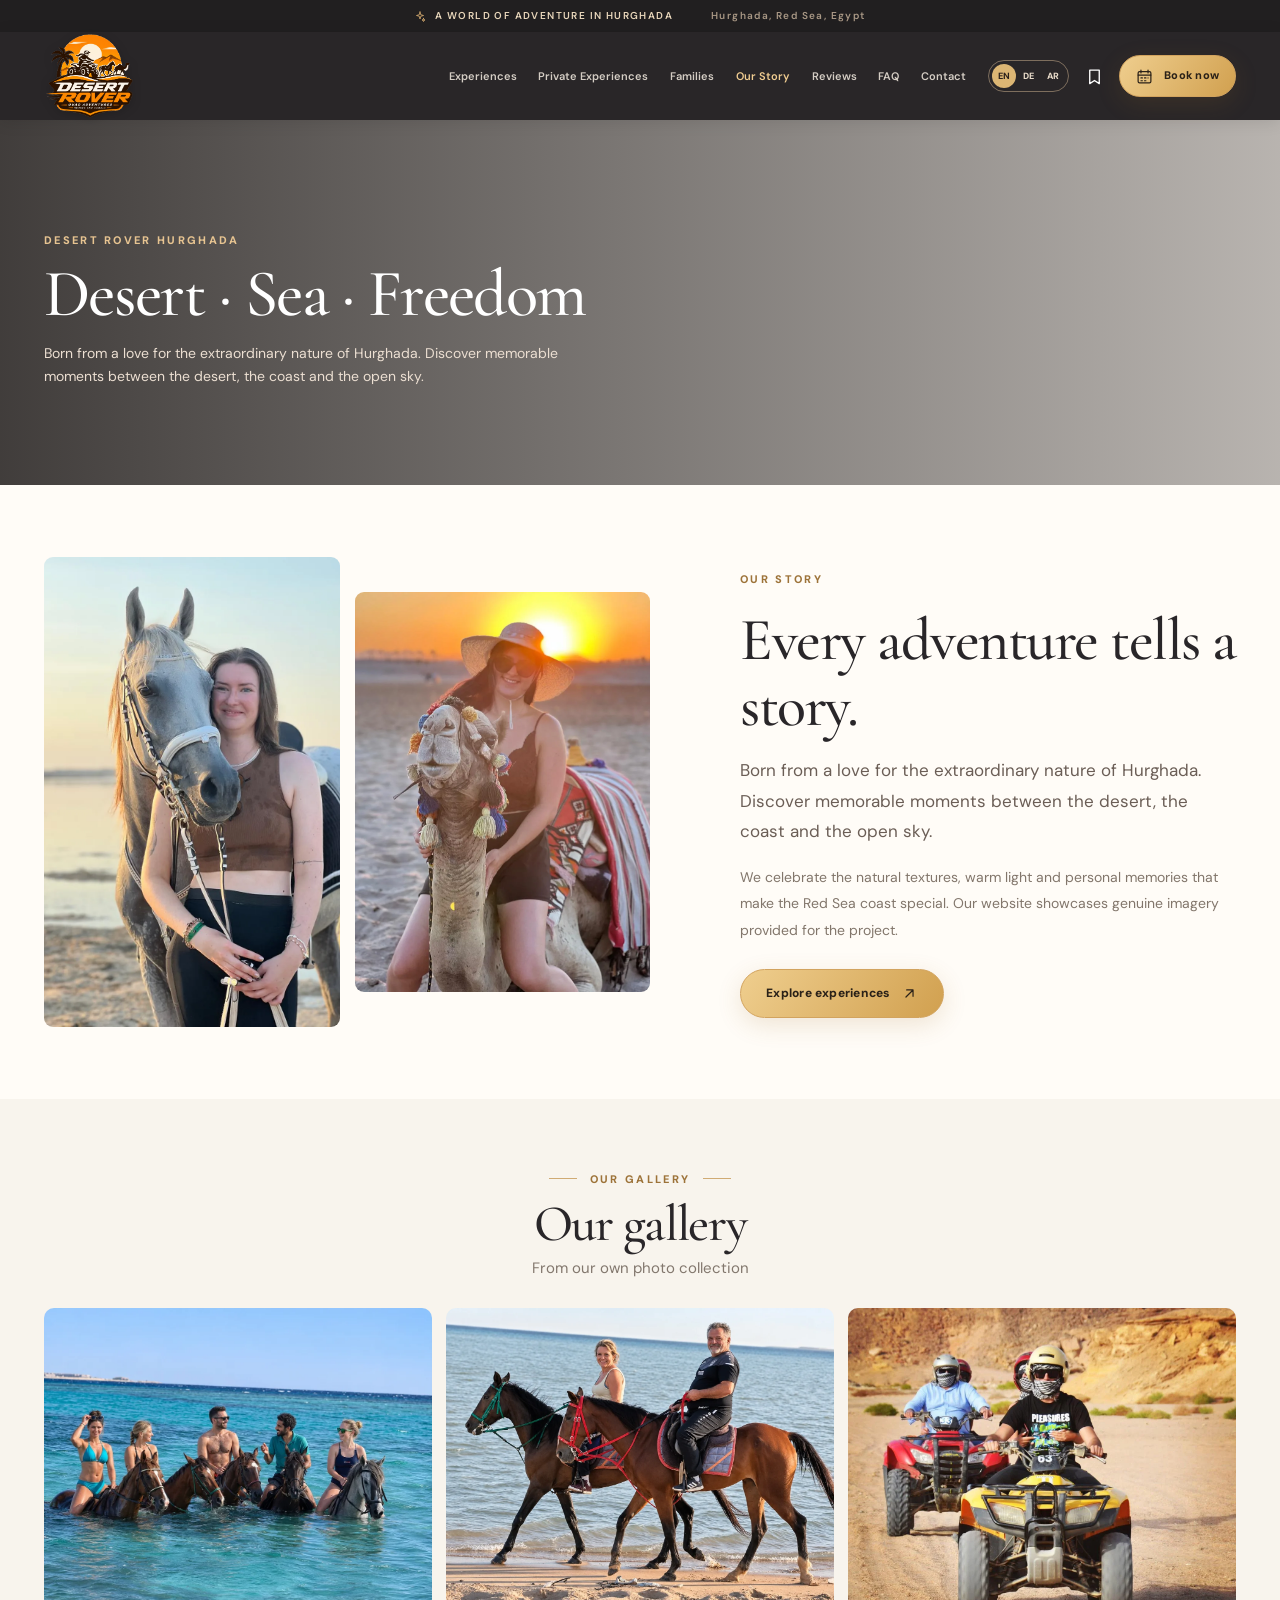
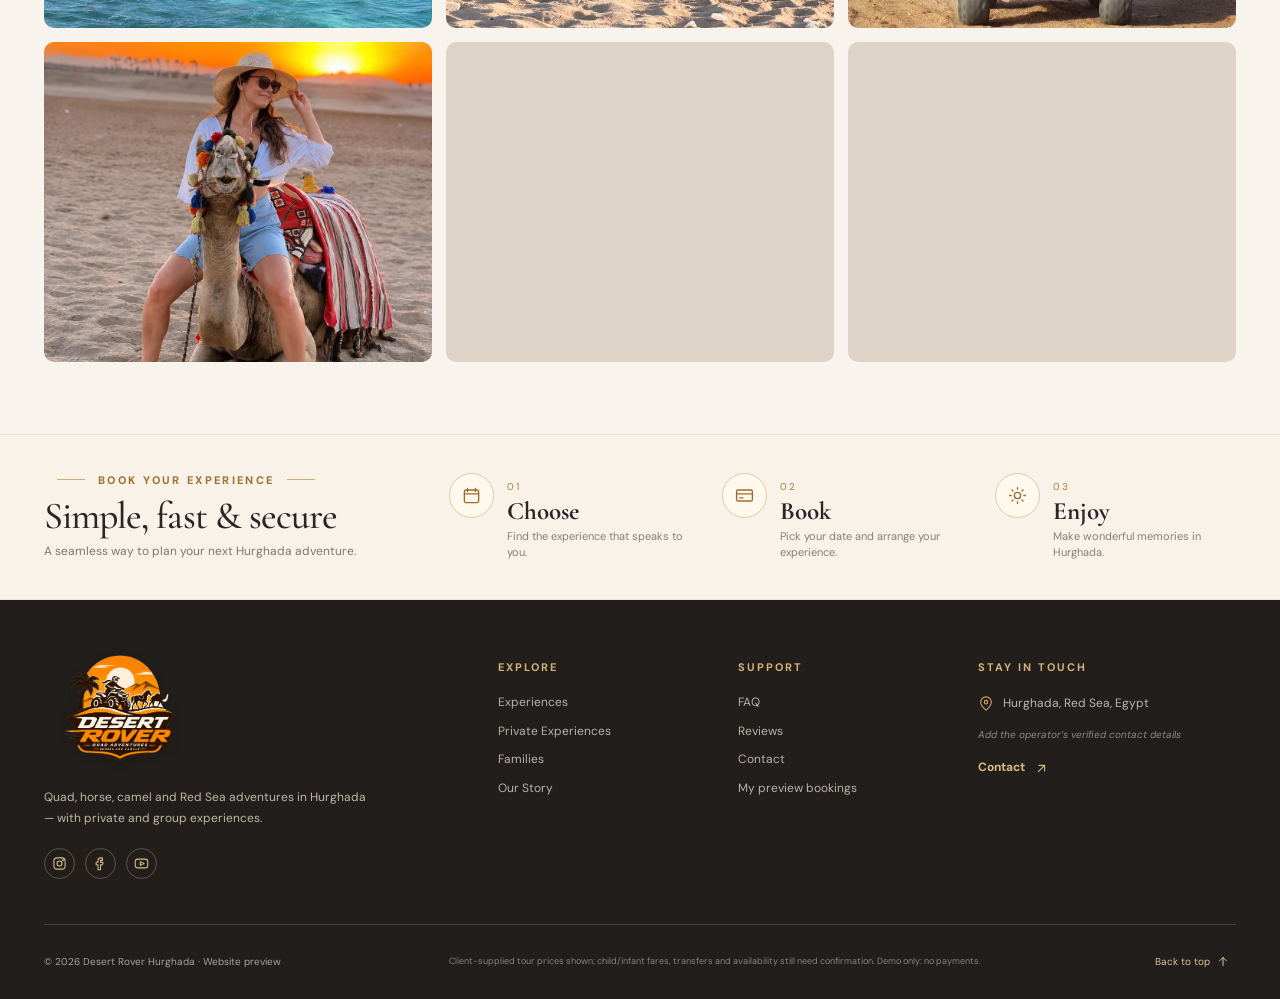
==== commit de3269e6: "Update tour prices, booking rules and images" ====
--- a/about.html
+++ b/about.html
@@ -4,7 +4,7 @@
   <meta charset="UTF-8" />
   <meta name="viewport" content="width=device-width, initial-scale=1.0" />
   <meta name="theme-color" content="#292628" />
-  <meta name="description" content="Desert Rover Hurghada — discover authentic horse, camel and desert experiences. Website presentation preview." />
+  <meta name="description" content="Desert Rover Hurghada — discover quad safaris, horse rides, camel trips and private Red Sea experiences. Website presentation preview." />
   <meta name="robots" content="noindex,nofollow" />
   <link rel="icon" type="image/svg+xml" href="assets/favicon.svg" />
   <link rel="preconnect" href="https://fonts.googleapis.com" />
--- a/assets/css/style.css
+++ b/assets/css/style.css
@@ -1,11 +1,54 @@
 /* Desert Rover — high fidelity WordPress-ready frontend prototype */
-:root{--ink:#292629;--ink-muted:#706963;--gold:#d2a359;--gold-light:#f2d29b;--sand:#f8f4ed;--sand-deep:#eee5d8;--cream:#fffcf7;--brown:#554135;--night:#221e1b;--line:#e8e0d4;--shadow:0 16px 45px rgba(53,44,35,.09);--serif:'Cormorant Garamond',Georgia,'Times New Roman',serif;--sans:'DM Sans',Arial,sans-serif;--arabic:'Noto Sans Arabic',sans-serif;--max:1260px;--header-h:88px}*,*:before,*:after{box-sizing:border-box}html{scroll-behavior:smooth;scroll-padding-top:100px}body{margin:0;background:var(--cream);font-family:var(--sans);font-size:15px;line-height:1.65;color:var(--ink);-webkit-font-smoothing:antialiased}body.no-scroll{overflow:hidden}body.rtl{font-family:var(--arabic)}img{max-width:100%;display:block}button,input,select,textarea{font:inherit}button{cursor:pointer}a{color:inherit;text-decoration:none}input,select,textarea{min-width:0}svg{width:19px;height:19px;flex:none;vertical-align:middle}h1,h2,h3,h4,p{margin-top:0}h1,h2,h3,h4{line-height:1.1}button:focus-visible,a:focus-visible,input:focus-visible,textarea:focus-visible,select:focus-visible,summary:focus-visible{outline:3px solid var(--gold);outline-offset:4px}::selection{background:#dcb877;color:#251d15}.container{width:min(var(--max),calc(100% - 88px));margin:0 auto}.serif{font-family:var(--serif);font-weight:500;letter-spacing:-.025em}.section{padding:95px 0}.soft{background:var(--sand)}.hidden{display:none!important}.subtle{color:#8c8279}.eyebrow{text-transform:uppercase;letter-spacing:.21em;font-size:11px;font-weight:800;color:#9d7339;line-height:1.5}.eyebrow.light{color:#e7c491}.ornament:before,.ornament:after{content:'';display:inline-block;width:28px;height:1px;background:#d0ab74;margin:0 13px 4px}.text-center{text-align:center}.section-heading{margin-bottom:38px}.section-heading h2{font-size:clamp(38px,4vw,59px);margin:8px 0 4px}.section-heading p{font-size:15px;color:#82776d;max-width:670px;margin:0}.section-heading.text-center p{margin:0 auto}.lead{font-size:17px;color:#6b5e56;line-height:1.8}.btn{appearance:none;border:1px solid transparent;border-radius:100px;display:inline-flex;align-items:center;justify-content:center;gap:11px;text-align:center;padding:15px 25px;min-height:49px;font-size:12px;line-height:1.25;letter-spacing:.02em;font-weight:800;transition:transform .3s,background .3s,color .3s,box-shadow .3s;white-space:normal}.btn svg{width:17px;height:17px}.btn:hover{transform:translateY(-3px)}.btn-gold{background:linear-gradient(125deg,#efce8e,#d1a04f);color:#2a2118;border-color:#d2a35e;box-shadow:0 7px 24px rgba(156,103,36,.16)}.btn-gold:hover{background:#f1d7a4;box-shadow:0 10px 28px rgba(156,103,36,.24)}.btn-outline-light{background:rgba(29,26,26,.12);color:white;border-color:rgba(246,231,208,.7)}.btn-outline-light:hover{background:rgba(255,255,255,.13)}.btn-outline-dark{background:transparent;border-color:#a89477;color:var(--brown)}.btn-small{font-size:11px;padding:11px 16px;min-height:42px}.btn-full{width:100%}.text-link{font-weight:800;color:#a27638;display:inline-flex;align-items:center;gap:7px;font-size:12px;letter-spacing:.025em}.text-link:hover{color:#6f4e25}.text-link svg{width:15px}.serif em{font-style:italic}.site-loader{position:fixed;inset:0;background:#241e1b;display:flex;align-items:center;justify-content:center;z-index:99999;transform:translateY(0);will-change:transform}.site-loader.loaded{opacity:0;pointer-events:none;transition:opacity .45s}.loader-core{color:#eee5d6;min-width:250px;text-align:center}.loader-core svg{width:130px;height:63px;margin:0 auto 14px}.loader-core strong{display:block;letter-spacing:.08em;font-family:var(--serif);font-size:37px;font-weight:500;line-height:1}.loader-core>span{font-size:11px;letter-spacing:.48em;color:var(--gold)}.loader-track{height:2px;background:#514438;margin:35px auto 18px;overflow:hidden;width:170px}.loader-track i{display:block;width:100%;height:100%;background:var(--gold);transform:scaleX(0);transform-origin:left}.loader-core small{font-size:9px;letter-spacing:.25em;color:#9d8871}.announcement{height:32px;background:#211f20;color:#e9d7bb;display:flex;align-items:center;justify-content:center;padding:0 25px;gap:38px;font-size:10px;letter-spacing:.14em;font-weight:600}.announcement span{display:inline-flex;align-items:center;gap:9px}.announcement svg{width:12px;color:#d5ab70}.announcement-right{color:#a99885}.site-header{height:var(--header-h);background:#292628;position:sticky;top:0;z-index:50;color:#fff;box-shadow:0 2px 15px rgba(0,0,0,.1)}.site-header.scrolled{box-shadow:0 5px 32px rgba(27,21,17,.18)}.header-inner{height:100%;display:flex;align-items:center;justify-content:space-between;gap:22px}.brand{display:inline-flex;gap:8px;align-items:center;flex:none;color:#f1e5cc;line-height:1;text-align:center}.brand-mountain{width:63px;height:43px;color:#c9a15f}.brand span{display:flex;flex-direction:column;align-items:center;white-space:nowrap}.brand strong{font-family:var(--serif);font-size:27px;letter-spacing:-.06em;font-weight:600;line-height:1}.brand small{color:#d2aa6e;font-family:var(--sans);font-size:8px;letter-spacing:.13em;margin-top:5px}.desktop-nav{display:flex;gap:clamp(12px,1.7vw,27px);align-items:center;margin-left:auto}.nav-link{font-size:11px;font-weight:600;color:#f1e9de;opacity:.86;white-space:nowrap;transition:color .2s,opacity .2s}.nav-link:hover,.nav-link.active{opacity:1;color:#f1cd91}.header-actions{display:flex;gap:10px;align-items:center}.lang-switch{border:1px solid rgba(221,192,154,.47);border-radius:40px;padding:3px;display:flex;gap:1px}.lang-btn{padding:5px 6px;border:0;border-radius:100px;background:transparent;color:#e8dbc9;font-size:9px;font-weight:800}.lang-btn.selected{background:#dcb674;color:#2b211b}.icon-btn{background:none;border:0;color:#fff;display:grid;place-items:center;width:30px;height:33px}.menu-toggle{display:none;color:#fff;background:transparent;border:1px solid #746451;width:43px;height:43px;border-radius:50%;align-items:center;justify-content:center}.mobile-menu{display:none}.home-hero{height:620px;position:relative;color:#fff;background:#2f2927;overflow:hidden}.hero-photo{position:absolute;inset:0;background-position:center;background-size:cover;will-change:transform}.home-hero:before{content:'';position:absolute;z-index:1;inset:0;background:linear-gradient(90deg,rgba(25,22,21,.32),transparent 66%),linear-gradient(0deg,rgba(21,18,20,.45),transparent 38%)}.hero-grain{position:absolute;inset:0;opacity:.09;z-index:1;pointer-events:none;background-image:url("data:image/svg+xml,%3Csvg viewBox='0 0 160 160' xmlns='http://www.w3.org/2000/svg'%3E%3Cfilter id='n'%3E%3CfeTurbulence type='fractalNoise' baseFrequency='.59' numOctaves='3' stitchTiles='stitch'/%3E%3C/filter%3E%3Crect width='100%25' height='100%25' filter='url(%23n)' opacity='.55'/%3E%3C/svg%3E")}.hero-inner{height:100%;position:relative;z-index:2;display:flex;align-items:center}.hero-content{width:min(650px,60%);padding-bottom:23px}.hero-eyebrow{letter-spacing:.32em;color:#e4c99f;display:block;margin-bottom:17px}.hero-content h1{font-size:clamp(72px,7.35vw,122px);font-weight:500;line-height:.78;letter-spacing:-.055em;margin:0 0 23px}.hero-content h1 span{display:block}.hero-tagline{font-size:clamp(25px,2.9vw,39px);font-style:italic;color:#e4c18c;line-height:1.08;margin-bottom:15px}.hero-content p{max-width:480px;font-size:14px;line-height:1.7;color:#f1eee7;margin-bottom:26px}.hero-buttons{display:flex;align-items:center;gap:12px;flex-wrap:wrap}.hero-side-label{position:absolute;bottom:52px;right:0;font-size:10px;letter-spacing:.24em;writing-mode:vertical-rl;color:#e4d5c4}.hero-side-label span{display:inline-block;width:1px;height:38px;background:#deb77c;margin:10px auto}.scroll-label{position:absolute;z-index:3;bottom:36px;left:calc((100% - min(var(--max),100% - 88px))/2);font-size:9px;letter-spacing:.18em;color:#e9dbcb;display:flex;align-items:center;gap:12px}.scroll-label span{height:1px;width:60px;background:#c7a272}.trust-band{background:#fbf9f5;border-bottom:1px solid #ede6dc}.trust-items{display:grid;grid-template-columns:repeat(4,1fr);gap:8px}.trust-item{display:flex;align-items:center;justify-content:center;gap:19px;padding:25px 13px;position:relative}.trust-item+ .trust-item:before{content:'';position:absolute;height:28px;width:1px;background:#e5dbce;left:0}.trust-item>svg{width:32px;height:32px;color:#9f6f37;stroke-width:1.3}.trust-item>span{display:flex;flex-direction:column}.trust-item strong{font-size:10px;letter-spacing:.09em;text-transform:uppercase}.trust-item small{font-size:11px;color:#84776d;max-width:200px;line-height:1.4}.experiences-feature{background:linear-gradient(#fffcf7,#f9f5ee)}.category-grid{display:grid;grid-template-columns:repeat(4,1fr);gap:16px}.category-card{height:282px;position:relative;border-radius:11px;overflow:hidden;background:#bfb7ab;color:white;display:block;isolation:isolate}.category-card img{width:100%;height:100%;object-fit:cover;object-position:center 40%;transition:transform .8s cubic-bezier(.22,.7,.27,1)}.category-card:hover img{transform:scale(1.09)}.category-card .category-shade{position:absolute;inset:0;background:linear-gradient(0deg,rgba(20,25,25,.85),transparent 58%)}.category-copy{position:absolute;bottom:19px;left:20px;right:20px;display:flex;align-items:end;justify-content:space-between;gap:7px}.category-copy strong{font-size:28px;font-weight:500;line-height:.94;max-width:195px}.category-copy>span{display:flex;gap:4px;align-items:center;font-size:10px;white-space:nowrap;opacity:.94}.category-copy svg{width:16px}.story-banner{min-height:405px;display:flex;align-items:center;background-color:#4e3631;background-size:cover;background-position:center;position:relative;color:white}.story-banner:before{content:'';position:absolute;inset:0;background:linear-gradient(90deg,rgba(35,28,28,.57),rgba(40,26,28,.12) 74%)}.story-banner-content{position:relative;z-index:1}.story-banner h2{font-size:clamp(55px,5.5vw,83px);font-style:italic;line-height:.95;margin:10px 0}.story-banner p{font-size:14px;line-height:1.75;max-width:515px;color:#fff0e0;margin:18px 0 26px}.promo-section{padding:62px 0 77px}.promo-grid{display:grid;grid-template-columns:1fr 1fr;gap:18px}.promo-card{height:333px;position:relative;overflow:hidden;border-radius:10px;background:#eee5db;display:flex;align-items:center}.promo-card:nth-child(2){background:#edf1f1}.promo-card .promo-text{position:relative;z-index:3;width:57%;padding:30px 0 30px 31px}.promo-card:before{position:absolute;content:'';z-index:2;inset:0;background:linear-gradient(90deg,#eee5db 0%,#eee5db 36%,rgba(238,229,219,.75) 53%,transparent 78%)}.promo-card:nth-child(2):before{background:linear-gradient(90deg,#edf1f1 0%,#edf1f1 33%,rgba(237,241,241,.72) 53%,transparent 83%)}.promo-card img{position:absolute;z-index:1;right:0;top:0;height:100%;width:59%;object-fit:cover;object-position:center 40%;transition:transform .7s}.promo-card:hover img{transform:scale(1.035)}.promo-card h3{font-size:40px;line-height:.97;margin:11px 0}.promo-card p{font-size:12px;line-height:1.65;color:#695c56;max-width:265px;margin-bottom:18px}.promo-card .btn{font-size:10px;padding:12px 15px}.image-gallery-section{padding-top:35px}.mini-gallery{display:grid;grid-template-columns:repeat(5,1fr);gap:12px}.gallery-tile{border:0;padding:0;height:235px;border-radius:9px;overflow:hidden;position:relative;background:#d9cbbb}.gallery-tile img{height:100%;width:100%;object-fit:cover;transition:transform .7s}.gallery-tile:hover img{transform:scale(1.07)}.gallery-tile svg{position:absolute;right:13px;bottom:13px;color:#fff;filter:drop-shadow(0 1px 3px #111)}.reviews-section{position:relative}.review-layout{display:flex;align-items:center;gap:18px}.round-nav{flex:none;border:1px solid #d2c0aa;color:#9c7444;background:#fff;border-radius:50%;width:42px;height:42px;display:grid;place-items:center}.round-nav:hover{background:#efe3d2}.review-grid{display:grid;grid-auto-flow:column;grid-auto-columns:minmax(230px,1fr);gap:18px;flex:1;overflow-x:auto;scrollbar-width:none;scroll-snap-type:x mandatory;padding:4px}.review-grid::-webkit-scrollbar{display:none}.review-card{min-height:202px;padding:22px 23px;background:#fff;border:1px solid #eee6da;border-radius:14px;box-shadow:0 4px 19px rgba(35,28,20,.035);scroll-snap-align:start}.review-top{display:flex;align-items:center;justify-content:space-between}.review-top img{width:48px;height:48px;object-fit:cover;border-radius:50%}.stars{color:#be8b42;letter-spacing:.17em;font-size:14px}.review-card blockquote{font-family:var(--serif);font-style:italic;font-size:22px;line-height:1.16;margin:14px 0 10px}.review-card small{font-size:10px;color:#998c7e}.process-section{padding:50px 0;background:#f8f2e8;border-top:1px solid #eee2d1;border-bottom:1px solid #eee2d1}.process-grid{display:grid;grid-template-columns:1.55fr 1fr 1fr 1fr;align-items:center;gap:32px}.process-intro .section-heading{margin-bottom:0}.process-intro h2{font-size:38px}.process-intro .section-heading p{font-size:12px}.process-step{display:flex;align-items:flex-start;gap:13px}.process-icon{border:1px solid #e2caa8;background:#fff8ed;border-radius:100%;height:45px;width:45px;display:grid;place-items:center;color:#9e6b2c;flex:none}.process-step small{font-size:10px;color:#ac7d41;letter-spacing:.15em}.process-step h3{margin:1px 0 3px;font-family:var(--serif);font-size:25px}.process-step p{font-size:11px;line-height:1.45;color:#8d7e70;margin:0}.faq-layout{display:grid;grid-template-columns:.6fr 1.4fr;gap:10vw}.faq-layout .section-heading{margin-bottom:15px}.faq-layout h2{font-size:48px}.accordion-list{display:flex;flex-direction:column;gap:10px}.accordion{border:1px solid #e4dbcd;background:#fffefa;border-radius:8px;overflow:hidden;transition:box-shadow .2s}.accordion[open]{box-shadow:0 8px 25px rgba(83,57,31,.06)}.accordion summary{display:flex;justify-content:space-between;gap:20px;align-items:center;list-style:none;cursor:pointer;padding:14px 19px;font-size:13px;font-weight:700}.accordion summary::-webkit-details-marker{display:none}.accordion summary svg{width:15px;transition:transform .3s;flex:none}.accordion[open] summary svg{transform:rotate(45deg)}.accordion p{padding:0 19px 17px;color:#7b6d61;font-size:12px;line-height:1.8;margin:0}.closing-banner{position:relative;overflow:hidden;min-height:270px;background:linear-gradient(90deg,rgba(31,25,25,.86),rgba(37,28,26,.3)),url('../images/camel-sunset.webp') center 50%/cover;color:white;display:flex;align-items:center}.closing-content{display:flex;align-items:center;justify-content:space-between;gap:30px}.closing-content h2{max-width:670px;font-size:clamp(40px,4vw,64px);font-style:italic;margin:12px 0 6px;line-height:.98}.closing-content p{font-size:13px;color:#eee3d2;margin:0}.footer{background:#211e1b;color:#f0e4d3;padding:71px 0 0}.footer-grid{display:grid;grid-template-columns:2.2fr 1fr 1fr 1.45fr;gap:62px}.footer .brand strong{font-size:27px}.footer-about p{font-size:12px;line-height:1.7;color:#b9afa4;max-width:330px;margin:23px 0 18px}.footer-social{display:flex;align-items:center;gap:10px}.footer-social span{display:grid;place-items:center;border:1px solid #5e544b;border-radius:50%;width:31px;height:31px;color:#d8ba88}.footer-social svg{width:15px}.footer h4{font-size:11px;text-transform:uppercase;letter-spacing:.18em;color:#d7b17c;font-weight:700;margin:7px 0 20px}.footer-grid>div>a:not(.brand):not(.footer-help){display:block;font-size:12px;color:#bcb2a7;margin:9px 0;transition:color .2s}.footer a:hover{color:#eed09e!important}.footer-grid>div>p{font-size:12px;line-height:1.8;color:#c3b6a6;display:flex;align-items:center;gap:9px}.footer-grid>div>p svg{width:16px;color:#d4a462}.footer-grid .preview-contacts{font-size:10px;opacity:.7;font-style:italic}.footer-help{display:inline-flex;gap:9px;align-items:center;font-size:12px;font-weight:700;color:#dabb83}.footer-help svg{width:15px}.footer-bottom{border-top:1px solid #473f38;margin-top:68px;min-height:75px;display:flex;align-items:center;justify-content:space-between;gap:25px;font-size:10px;color:#b0a396}.footer-bottom .preview-small{font-size:9px;color:#928273;max-width:550px}.back-top{border:0;background:transparent;color:#e4c494;font-size:10px;display:flex;align-items:center;gap:6px}.back-top svg{width:14px}.toast{position:fixed;bottom:30px;right:30px;background:#29211c;color:#fff;border-left:3px solid #ddbb7e;padding:14px 22px;z-index:999;opacity:0;transform:translateY(18px);pointer-events:none;transition:all .25s;box-shadow:var(--shadow);border-radius:7px;font-size:12px;max-width:min(440px,90vw)}.toast.is-visible{opacity:1;transform:translateY(0)}.lightbox{position:fixed;inset:0;z-index:1000;background:rgba(15,12,12,.95);display:none;justify-content:center;align-items:center;padding:45px}.lightbox.open{display:flex}.lightbox img{max-height:90vh;max-width:93vw;width:auto;object-fit:contain;border-radius:5px}.lightbox-close{position:absolute;right:24px;top:24px;background:#fff;border:0;color:#222;width:42px;height:42px;border-radius:50%;display:grid;place-items:center}.lightbox-close svg{width:19px}.page-hero{height:365px;position:relative;background:linear-gradient(90deg,rgba(23,19,18,.82),rgba(35,27,24,.32)),var(--hero-page-image) center 42%/cover;color:white;display:flex;align-items:center}.page-hero-inner{position:relative;padding-top:10px}.page-hero h1{font-size:clamp(54px,5.2vw,84px);max-width:800px;margin:12px 0 8px;line-height:.91}.page-hero p{max-width:560px;color:#ecdfd2;font-size:14px;margin:18px 0 0}.listing-controls{display:flex;justify-content:space-between;align-items:end;gap:25px;margin-bottom:25px}.listing-copy h2{font-size:46px;margin:8px 0 0}.listing-actions{display:flex;gap:12px}.search-field,.select-wrap{border:1px solid #e3d9cc;background:#fff;border-radius:7px;height:48px;display:flex;align-items:center;gap:8px;padding:0 13px;color:#9a7952}.search-field input,.select-wrap select{border:0;background:none;outline:0;min-width:0;width:190px;font-size:12px;color:#302825}.select-wrap select{width:150px}.filter-row{display:flex;align-items:center;gap:8px;flex-wrap:wrap;margin-bottom:25px}.filter-chip{padding:9px 16px;border:1px solid #dcd1c1;border-radius:50px;background:#fff;color:#665b51;font-size:11px;font-weight:700}.filter-chip.active,.filter-chip:hover{background:#29221f;color:#f5d49a;border-color:#29221f}.tour-grid{display:grid;grid-template-columns:repeat(4,minmax(0,1fr));gap:20px}.tour-card{border-radius:11px;background:#fff;border:1px solid #eee8df;overflow:hidden;position:relative;box-shadow:0 5px 25px rgba(29,24,17,.03);transition:transform .25s,box-shadow .25s}.tour-card:hover{transform:translateY(-5px);box-shadow:0 20px 35px rgba(45,34,27,.1)}.tour-image{position:relative;display:block;height:207px;overflow:hidden;background:#d8c6b4}.tour-image img{height:100%;width:100%;object-fit:cover;transition:transform .5s}.tour-card:hover .tour-image img{transform:scale(1.05)}.tour-chip{position:absolute;top:13px;left:13px;background:rgba(255,249,237,.94);color:#6a4c30;padding:6px 11px;font-size:10px;font-weight:800;border-radius:50px;backdrop-filter:blur(5px)}.favorite{position:absolute;top:12px;right:12px;border:0;background:rgba(255,255,255,.92);width:33px;height:33px;display:grid;place-items:center;border-radius:50%;color:#6e5442;z-index:3}.favorite svg{width:17px}.favorite.is-active{color:#d35b58;background:#fff3ee}.favorite.is-active svg{fill:#d35b58}.tour-card-body{padding:18px 17px 16px}.tour-meta{font-size:10px;color:#a18e7a;display:flex;align-items:center;gap:5px}.tour-meta svg{width:12px;height:12px}.tour-meta span{margin:0 5px}.tour-title{font-family:var(--serif);font-size:25px;font-weight:700;line-height:1.1;display:block;min-height:58px;margin:10px 0 4px}.tour-title:hover{color:#a37741}.tour-card-body p{font-size:11px;color:#83766c;line-height:1.58;min-height:51px;margin-bottom:16px}.tour-card-bottom{border-top:1px solid #f0e9df;display:flex;align-items:center;justify-content:space-between;gap:5px;padding-top:14px}.tour-card-bottom>span{display:flex;align-items:baseline;gap:4px}.tour-card-bottom small{font-size:10px;color:#897b6c}.tour-card-bottom strong{font-size:19px;color:#ac7a3d}.circle-arrow{width:36px;height:36px;background:#e6c48b;border-radius:50%;display:grid;place-items:center}.circle-arrow svg{width:17px}.circle-arrow:hover{background:#cfa058}.no-results{text-align:center;border:1px dashed #e0d0ba;border-radius:12px;padding:80px 20px}.no-results>svg{width:42px;height:42px;color:#ad8352}.no-results h3{font-family:var(--serif);font-size:34px}.detail-intro{padding:46px 0 28px;background:#fbf7f0}.breadcrumbs{display:flex;align-items:center;gap:8px;color:#a18e79;font-size:11px;margin-bottom:27px}.breadcrumbs svg{width:12px}.detail-intro h1{font-size:clamp(52px,5vw,77px);margin:9px 0 20px}.detail-metas{display:flex;flex-wrap:wrap;gap:23px;color:#6d6055;font-size:12px}.detail-metas span{display:inline-flex;gap:7px;align-items:center}.detail-metas svg{color:#b38b56;width:15px}.detail-main{display:grid;grid-template-columns:minmax(0,1.55fr) minmax(290px,.7fr);gap:45px;padding:28px 0 80px;align-items:start}.detail-gallery{display:grid;gap:9px}.detail-featured{height:440px;position:relative;padding:0;border:0;border-radius:12px;overflow:hidden;background:#e3d5c9}.detail-featured>img{width:100%;height:100%;object-fit:cover;object-position:center 40%}.detail-featured>svg{position:absolute;bottom:20px;right:20px;color:white}.detail-thumbs{display:grid;grid-template-columns:repeat(3,1fr);gap:9px}.detail-thumbs button{height:140px;border:0;padding:0;overflow:hidden;border-radius:8px}.detail-thumbs img{width:100%;height:100%;object-fit:cover}.detail-copy{margin-top:55px}.detail-copy h2{font-size:49px;margin:9px 0}.detail-copy>p{font-size:15px;color:#695d52;line-height:1.9;max-width:720px}.detail-highlights{display:grid;grid-template-columns:repeat(3,1fr);border-top:1px solid #e7dacc;border-bottom:1px solid #e7dacc;margin:32px 0;padding:20px 0;gap:10px}.detail-highlights>div{display:flex;gap:11px;align-items:center}.detail-highlights svg{color:#b18245;width:25px;height:25px}.detail-highlights span{display:flex;flex-direction:column;font-size:10px;color:#948779}.detail-highlights strong{font-size:12px;color:#40352d}.content-block{border-bottom:1px solid #e9e0d4;padding:30px 0}.content-block h3{font-size:34px;margin:0 0 20px}.timeline{display:flex;flex-direction:column;gap:0;border-left:1px solid #dcc4a3;margin-left:15px;padding-left:26px}.timeline>div{position:relative;padding:0 0 22px}.timeline b{position:absolute;left:-42px;top:0;width:30px;height:30px;border-radius:50%;background:#fff6e6;color:#9b713b;border:1px solid #dbc29f;display:grid;place-items:center;font-size:10px}.timeline p{font-size:14px;margin:3px 0;color:#74685d}.feature-list{list-style:none;margin:0;padding:0;display:grid;gap:12px}.feature-list li{display:flex;align-items:flex-start;gap:11px;font-size:13px;color:#645a51}.feature-list svg{width:17px;color:#bc915b;margin-top:2px}.soft-note{font-size:11px;color:#978675;line-height:1.7;margin-top:16px}.booking-card{position:sticky;top:25px}.booking-card-inner{border:1px solid #e7dccf;background:#fff;border-radius:14px;padding:30px;box-shadow:var(--shadow)}.booking-price{display:flex;align-items:baseline;gap:7px;margin:9px 0 10px}.booking-price small{font-size:11px;color:#9c8b7b}.booking-price strong{font-size:39px;color:#a8783d;line-height:1}.booking-price span{font-size:12px;color:#8e7d6c}.detail-book-form{display:grid;gap:15px;margin-top:20px}.detail-book-form>label,.form-stack label,.inquiry-card label{font-size:12px;font-weight:700;display:flex;flex-direction:column;gap:8px;color:#655548}.detail-book-form input,.inquiry-card input,.inquiry-card select,.inquiry-card textarea,.form-stack input,.form-stack textarea{border:1px solid #e5dacc;background:#fffefd;border-radius:7px;min-height:48px;width:100%;padding:11px 13px;color:#332b24;font-size:13px}.form-stack textarea,.inquiry-card textarea{min-height:100px;resize:vertical}.counter-row{display:flex;align-items:center;justify-content:space-between;font-size:12px;color:#655b50;font-weight:700}.counter{border:1px solid #e4dbcf;border-radius:40px;height:39px;display:flex;align-items:center;gap:5px}.counter button{width:37px;height:37px;border:0;border-radius:50%;background:transparent;color:#65513d;font-size:19px}.counter button:hover{background:#f8eedf}.counter output{width:19px;text-align:center}.total-row{border-top:1px solid #e9dfd2;margin-top:7px;padding-top:18px;display:flex;justify-content:space-between;align-items:center;font-size:13px}.total-row strong{font-size:26px;color:#a87635}.booking-foot{font-size:10px;color:#908373;display:flex;gap:8px;margin-top:18px;align-items:flex-start;line-height:1.6}.booking-foot svg{color:#ad8859;width:16px}.related-section{background:#f8f3eb}.private-layout{display:grid;grid-template-columns:1.1fr .82fr;gap:90px;align-items:start}.private-layout>div>h2{font-size:65px;margin:17px 0}.private-layout .lead{max-width:630px}.private-points{display:grid;grid-template-columns:repeat(3,1fr);gap:10px;margin:35px 0}.private-points>div{border-top:1px solid #e4d2bd;padding-top:19px;font-size:12px}.private-points svg{display:block;color:#ba8a4b;width:29px;height:29px;margin-bottom:7px}.private-photo{width:100%;height:380px;object-fit:cover;object-position:center 40%;border-radius:11px}.inquiry-card,.checkout-form-card,.checkout-summary{background:#fff;border:1px solid #eee2d4;border-radius:15px;padding:33px;box-shadow:var(--shadow)}.inquiry-card{display:grid;gap:18px}.inquiry-card h3{font-size:40px;margin:0}.inquiry-card h2{font-size:48px;margin:0}.form-columns{display:grid;grid-template-columns:1fr 1fr;gap:15px}.family-layout{display:grid;grid-template-columns:1fr 1fr;align-items:center;gap:60px}.family-main-photo{height:480px;width:100%;object-fit:cover;object-position:center 35%;border-radius:10px}.family-copy h3{font-size:53px;margin-bottom:20px}.family-copy p{color:#706358;font-size:15px}.family-copy .feature-list{margin:25px 0}.section-spacer{padding-top:80px}.story-content{display:grid;grid-template-columns:1.1fr .9fr;align-items:center;gap:90px}.story-content h2{font-size:60px;margin:16px 0}.story-content p:not(.lead){font-size:14px;color:#82766b;line-height:1.9;margin-bottom:25px}.story-photos{display:grid;grid-template-columns:1fr 1fr;gap:15px}.story-photos img{width:100%;height:470px;object-fit:cover;border-radius:9px}.story-photos img:nth-child(2){height:400px;align-self:center}.photo-wall{display:grid;grid-template-columns:repeat(3,1fr);gap:14px}.wall-photo{height:320px;border:0;border-radius:10px;padding:0;overflow:hidden;background:#ded3c7}.wall-photo img{width:100%;height:100%;object-fit:cover;transition:transform .7s}.wall-photo:hover img{transform:scale(1.06)}.photo-wall-large .wall-photo:nth-child(4n){height:380px}.faq-page-layout{display:grid;grid-template-columns:.7fr 1fr;gap:80px}.contact-layout{display:grid;grid-template-columns:.9fr 1fr;gap:90px}.contact-info h2{font-size:63px;margin:15px 0}.contact-info>p{font-size:14px;color:#827365;line-height:1.85}.contact-info>img{width:100%;height:320px;object-fit:cover;border-radius:10px;margin-top:28px}.info-cell{display:flex;gap:15px;align-items:start;border-top:1px solid #e8ddcf;padding:15px 0}.info-cell svg{color:#ad8554;width:22px}.info-cell>div{display:flex;flex-direction:column}.info-cell strong{font-size:13px}.info-cell span{font-size:12px;color:#817467}.checkout-layout{display:grid;grid-template-columns:1.3fr .75fr;gap:35px;align-items:start}.checkout-form-card h2{font-size:48px;margin:7px 0 26px}.form-stack{display:grid;gap:19px}.payment-preview{background:#f8f2e9;border:1px dashed #d9bb92;padding:16px;border-radius:8px;display:flex;align-items:start;gap:11px;color:#775d3f;font-size:12px}.payment-preview svg{color:#a97c3c}.checkout-summary h3{font-size:37px;margin-bottom:20px}.checkout-summary>img{width:100%;height:180px;object-fit:cover;object-position:center 35%;border-radius:8px}.checkout-summary h4{font-size:21px;font-family:var(--serif);margin:20px 0}.summary-row{display:flex;justify-content:space-between;align-items:center;gap:12px;border-bottom:1px solid #efe8dd;padding:12px 0;font-size:12px}.summary-row span{color:#80746b}.summary-row strong{font-size:13px;text-align:end}.summary-row.final strong{font-size:24px;color:#a47741}.checkout-summary .text-link{margin-top:15px}.success-wrap{display:flex;justify-content:center}.success-card{width:min(650px,100%);text-align:center;background:white;padding:55px;border:1px solid #ede2d2;border-radius:16px;box-shadow:var(--shadow)}.success-card>.success-icon{width:65px;height:65px;color:#7a9b7d;margin-bottom:18px}.success-card h2{font-size:46px}.success-card>p{color:#786d62}.success-actions{display:flex;align-items:center;justify-content:center;gap:13px;margin-top:26px;flex-wrap:wrap}.booking-history{display:grid;gap:15px}.history-card{display:grid;grid-template-columns:180px 1fr auto;align-items:center;gap:28px;padding:17px;border:1px solid #e7dece;border-radius:12px;background:white}.history-card>img{width:180px;height:130px;object-fit:cover;border-radius:8px}.history-card h3{font-size:32px;margin:6px 0}.history-card p{font-size:12px;color:#796d61;margin:0}.history-card strong{color:#a27742}.empty-bookings{text-align:center;padding:65px;border:1px dashed #ddd0be}.empty-bookings>svg{color:#ae8551;width:60px;height:60px}.empty-bookings h2{font-size:42px}.rtl .header-inner,.rtl .trust-items,.rtl .footer-grid,.rtl .process-grid{direction:rtl}.rtl .hero-content,.rtl .page-hero-inner,.rtl .footer,.rtl .section,.rtl .faq-layout{direction:rtl}.rtl .serif{font-family:var(--arabic);font-weight:500;letter-spacing:0}.rtl .hero-content h1{font-size:clamp(52px,5.5vw,90px);line-height:1.15}.rtl .hero-tagline{font-size:24px;font-style:normal}.rtl .hero-photo{transform:scaleX(-1)}.rtl .hero-content{margin-right:auto;margin-left:0}.rtl .category-copy{left:20px;right:20px}.rtl .promo-card:before{transform:scaleX(-1)}.rtl .promo-card img{left:0;right:auto}.rtl .promo-card .promo-text{padding:30px 31px 30px 0}.rtl .timeline{border-left:none;border-right:1px solid #dcc4a3;margin-left:0;margin-right:15px;padding-left:0;padding-right:26px}.rtl .timeline b{left:auto;right:-42px}.rtl .detail-gallery svg{left:20px;right:auto}.rtl .tour-chip{right:13px;left:auto}.rtl .favorite{left:12px;right:auto}.rtl .toast{left:30px;right:auto}.rtl .hero-side-label{right:auto;left:0}.rtl .scroll-label{left:auto;right:44px}.rtl .eyebrow{letter-spacing:.04em}.rtl .accordion summary{text-align:right}
+:root{--ink:#292629;--ink-muted:#706963;--gold:#d2a359;--gold-light:#f2d29b;--sand:#f8f4ed;--sand-deep:#eee5d8;--cream:#fffcf7;--brown:#554135;--night:#221e1b;--line:#e8e0d4;--shadow:0 16px 45px rgba(53,44,35,.09);--serif:'Cormorant Garamond',Georgia,'Times New Roman',serif;--sans:'DM Sans',Arial,sans-serif;--arabic:'Noto Sans Arabic',sans-serif;--max:1260px;--header-h:88px}*,*:before,*:after{box-sizing:border-box}html{scroll-behavior:smooth;scroll-padding-top:100px}body{margin:0;background:var(--cream);font-family:var(--sans);font-size:15px;line-height:1.65;color:var(--ink);-webkit-font-smoothing:antialiased}body.no-scroll{overflow:hidden}body.rtl{font-family:var(--arabic)}img{max-width:100%;display:block}button,input,select,textarea{font:inherit}button{cursor:pointer}a{color:inherit;text-decoration:none}input,select,textarea{min-width:0}svg{width:19px;height:19px;flex:none;vertical-align:middle}h1,h2,h3,h4,p{margin-top:0}h1,h2,h3,h4{line-height:1.1}button:focus-visible,a:focus-visible,input:focus-visible,textarea:focus-visible,select:focus-visible,summary:focus-visible{outline:3px solid var(--gold);outline-offset:4px}::selection{background:#dcb877;color:#251d15}.container{width:min(var(--max),calc(100% - 88px));margin:0 auto}.serif{font-family:var(--serif);font-weight:500;letter-spacing:-.025em}.section{padding:72px 0}.soft{background:var(--sand)}.hidden{display:none!important}.subtle{color:#8c8279}.eyebrow{text-transform:uppercase;letter-spacing:.21em;font-size:11px;font-weight:800;color:#9d7339;line-height:1.5}.eyebrow.light{color:#e7c491}.ornament:before,.ornament:after{content:'';display:inline-block;width:28px;height:1px;background:#d0ab74;margin:0 13px 4px}.text-center{text-align:center}.section-heading{margin-bottom:27px}.section-heading h2{font-size:clamp(38px,4vw,59px);margin:8px 0 4px}.section-heading p{font-size:15px;color:#82776d;max-width:670px;margin:0}.section-heading.text-center p{margin:0 auto}.lead{font-size:17px;color:#6b5e56;line-height:1.8}.btn{appearance:none;border:1px solid transparent;border-radius:100px;display:inline-flex;align-items:center;justify-content:center;gap:11px;text-align:center;padding:15px 25px;min-height:49px;font-size:12px;line-height:1.25;letter-spacing:.02em;font-weight:800;transition:transform .3s,background .3s,color .3s,box-shadow .3s;white-space:normal}.btn svg{width:17px;height:17px}.btn:hover{transform:translateY(-3px)}.btn-gold{background:linear-gradient(125deg,#efce8e,#d1a04f);color:#2a2118;border-color:#d2a35e;box-shadow:0 7px 24px rgba(156,103,36,.16)}.btn-gold:hover{background:#f1d7a4;box-shadow:0 10px 28px rgba(156,103,36,.24)}.btn-outline-light{background:rgba(29,26,26,.12);color:white;border-color:rgba(246,231,208,.7)}.btn-outline-light:hover{background:rgba(255,255,255,.13)}.btn-outline-dark{background:transparent;border-color:#a89477;color:var(--brown)}.btn-small{font-size:11px;padding:11px 16px;min-height:42px}.btn-full{width:100%}.text-link{font-weight:800;color:#a27638;display:inline-flex;align-items:center;gap:7px;font-size:12px;letter-spacing:.025em}.text-link:hover{color:#6f4e25}.text-link svg{width:15px}.serif em{font-style:italic}.site-loader{position:fixed;inset:0;background:#241e1b;display:flex;align-items:center;justify-content:center;z-index:99999;transform:translateY(0);will-change:transform}.site-loader.loaded{opacity:0;pointer-events:none;transition:opacity .45s}.loader-core{color:#eee5d6;min-width:250px;text-align:center}.loader-core svg{width:130px;height:63px;margin:0 auto 14px}.loader-core strong{display:block;letter-spacing:.08em;font-family:var(--serif);font-size:37px;font-weight:500;line-height:1}.loader-core>span{font-size:11px;letter-spacing:.48em;color:var(--gold)}.loader-track{height:2px;background:#514438;margin:35px auto 18px;overflow:hidden;width:170px}.loader-track i{display:block;width:100%;height:100%;background:var(--gold);transform:scaleX(0);transform-origin:left}.loader-core small{font-size:9px;letter-spacing:.25em;color:#9d8871}.announcement{height:32px;background:#211f20;color:#e9d7bb;display:flex;align-items:center;justify-content:center;padding:0 25px;gap:38px;font-size:10px;letter-spacing:.14em;font-weight:600}.announcement span{display:inline-flex;align-items:center;gap:9px}.announcement svg{width:12px;color:#d5ab70}.announcement-right{color:#a99885}.site-header{height:var(--header-h);background:#292628;position:sticky;top:0;z-index:50;color:#fff;box-shadow:0 2px 15px rgba(0,0,0,.1)}.site-header.scrolled{box-shadow:0 5px 32px rgba(27,21,17,.18)}.header-inner{height:100%;display:flex;align-items:center;justify-content:space-between;gap:22px}.brand{display:inline-flex;gap:8px;align-items:center;flex:none;color:#f1e5cc;line-height:1;text-align:center}.brand-mountain{width:63px;height:43px;color:#c9a15f}.brand span{display:flex;flex-direction:column;align-items:center;white-space:nowrap}.brand strong{font-family:var(--serif);font-size:27px;letter-spacing:-.06em;font-weight:600;line-height:1}.brand small{color:#d2aa6e;font-family:var(--sans);font-size:8px;letter-spacing:.13em;margin-top:5px}.desktop-nav{display:flex;gap:clamp(12px,1.7vw,27px);align-items:center;margin-left:auto}.nav-link{font-size:11px;font-weight:600;color:#f1e9de;opacity:.86;white-space:nowrap;transition:color .2s,opacity .2s}.nav-link:hover,.nav-link.active{opacity:1;color:#f1cd91}.header-actions{display:flex;gap:10px;align-items:center}.lang-switch{border:1px solid rgba(221,192,154,.47);border-radius:40px;padding:3px;display:flex;gap:1px}.lang-btn{padding:5px 6px;border:0;border-radius:100px;background:transparent;color:#e8dbc9;font-size:9px;font-weight:800}.lang-btn.selected{background:#dcb674;color:#2b211b}.icon-btn{background:none;border:0;color:#fff;display:grid;place-items:center;width:30px;height:33px}.menu-toggle{display:none;color:#fff;background:transparent;border:1px solid #746451;width:43px;height:43px;border-radius:50%;align-items:center;justify-content:center}.mobile-menu{display:none}.home-hero{height:620px;position:relative;color:#fff;background:#2f2927;overflow:hidden}.hero-photo{position:absolute;inset:0;background-position:center;background-size:cover;will-change:transform}.home-hero:before{content:'';position:absolute;z-index:1;inset:0;background:linear-gradient(90deg,rgba(25,22,21,.32),transparent 66%),linear-gradient(0deg,rgba(21,18,20,.45),transparent 38%)}.hero-grain{position:absolute;inset:0;opacity:.09;z-index:1;pointer-events:none;background-image:url("data:image/svg+xml,%3Csvg viewBox='0 0 160 160' xmlns='http://www.w3.org/2000/svg'%3E%3Cfilter id='n'%3E%3CfeTurbulence type='fractalNoise' baseFrequency='.59' numOctaves='3' stitchTiles='stitch'/%3E%3C/filter%3E%3Crect width='100%25' height='100%25' filter='url(%23n)' opacity='.55'/%3E%3C/svg%3E")}.hero-inner{height:100%;position:relative;z-index:2;display:flex;align-items:center}.hero-content{width:min(650px,60%);padding-bottom:23px}.hero-eyebrow{letter-spacing:.32em;color:#e4c99f;display:block;margin-bottom:17px}.hero-content h1{font-size:clamp(72px,7.35vw,122px);font-weight:500;line-height:.78;letter-spacing:-.055em;margin:0 0 23px}.hero-content h1 span{display:block}.hero-tagline{font-size:clamp(25px,2.9vw,39px);font-style:italic;color:#e4c18c;line-height:1.08;margin-bottom:15px}.hero-content p{max-width:480px;font-size:14px;line-height:1.7;color:#f1eee7;margin-bottom:26px}.hero-buttons{display:flex;align-items:center;gap:12px;flex-wrap:wrap}.hero-side-label{position:absolute;bottom:52px;right:0;font-size:10px;letter-spacing:.24em;writing-mode:vertical-rl;color:#e4d5c4}.hero-side-label span{display:inline-block;width:1px;height:38px;background:#deb77c;margin:10px auto}.scroll-label{position:absolute;z-index:3;bottom:36px;left:calc((100% - min(var(--max),100% - 88px))/2);font-size:9px;letter-spacing:.18em;color:#e9dbcb;display:flex;align-items:center;gap:12px}.scroll-label span{height:1px;width:60px;background:#c7a272}.trust-band{background:#fbf9f5;border-bottom:1px solid #ede6dc}.trust-items{display:grid;grid-template-columns:repeat(4,1fr);gap:8px}.trust-item{display:flex;align-items:center;justify-content:center;gap:19px;padding:19px 13px;position:relative}.trust-item+ .trust-item:before{content:'';position:absolute;height:28px;width:1px;background:#e5dbce;left:0}.trust-item>svg{width:32px;height:32px;color:#9f6f37;stroke-width:1.3}.trust-item>span{display:flex;flex-direction:column}.trust-item strong{font-size:10px;letter-spacing:.09em;text-transform:uppercase}.trust-item small{font-size:11px;color:#84776d;max-width:200px;line-height:1.4}.experiences-feature{background:linear-gradient(#fffcf7,#f9f5ee)}.category-grid{display:grid;grid-template-columns:repeat(4,1fr);gap:16px}.category-card{height:282px;position:relative;border-radius:11px;overflow:hidden;background:#bfb7ab;color:white;display:block;isolation:isolate}.category-card img{width:100%;height:100%;object-fit:cover;object-position:center 40%;transition:transform .8s cubic-bezier(.22,.7,.27,1)}.category-card:hover img{transform:scale(1.09)}.category-card .category-shade{position:absolute;inset:0;background:linear-gradient(0deg,rgba(20,25,25,.85),transparent 58%)}.category-copy{position:absolute;bottom:19px;left:20px;right:20px;display:flex;align-items:end;justify-content:space-between;gap:7px}.category-copy strong{font-size:28px;font-weight:500;line-height:.94;max-width:195px}.category-copy>span{display:flex;gap:4px;align-items:center;font-size:10px;white-space:nowrap;opacity:.94}.category-copy svg{width:16px}.story-banner{min-height:365px;display:flex;align-items:center;background-color:#4e3631;background-size:cover;background-position:center;position:relative;color:white}.story-banner:before{content:'';position:absolute;inset:0;background:linear-gradient(90deg,rgba(35,28,28,.57),rgba(40,26,28,.12) 74%)}.story-banner-content{position:relative;z-index:1}.story-banner h2{font-size:clamp(55px,5.5vw,83px);font-style:italic;line-height:.95;margin:10px 0}.story-banner p{font-size:14px;line-height:1.75;max-width:515px;color:#fff0e0;margin:18px 0 26px}.promo-section{padding:47px 0 53px}.promo-grid{display:grid;grid-template-columns:1fr 1fr;gap:18px}.promo-card{height:333px;position:relative;overflow:hidden;border-radius:10px;background:#eee5db;display:flex;align-items:center}.promo-card:nth-child(2){background:#edf1f1}.promo-card .promo-text{position:relative;z-index:3;width:57%;padding:30px 0 30px 31px}.promo-card:before{position:absolute;content:'';z-index:2;inset:0;background:linear-gradient(90deg,#eee5db 0%,#eee5db 36%,rgba(238,229,219,.75) 53%,transparent 78%)}.promo-card:nth-child(2):before{background:linear-gradient(90deg,#edf1f1 0%,#edf1f1 33%,rgba(237,241,241,.72) 53%,transparent 83%)}.promo-card img{position:absolute;z-index:1;right:0;top:0;height:100%;width:59%;object-fit:cover;object-position:center 40%;transition:transform .7s}.promo-card:hover img{transform:scale(1.035)}.promo-card h3{font-size:40px;line-height:.97;margin:11px 0}.promo-card p{font-size:12px;line-height:1.65;color:#695c56;max-width:265px;margin-bottom:18px}.promo-card .btn{font-size:10px;padding:12px 15px}.image-gallery-section{padding-top:24px}.mini-gallery{display:grid;grid-template-columns:repeat(5,1fr);gap:12px}.gallery-tile{border:0;padding:0;height:235px;border-radius:9px;overflow:hidden;position:relative;background:#d9cbbb}.gallery-tile img{height:100%;width:100%;object-fit:cover;transition:transform .7s}.gallery-tile:hover img{transform:scale(1.07)}.gallery-tile svg{position:absolute;right:13px;bottom:13px;color:#fff;filter:drop-shadow(0 1px 3px #111)}.reviews-section{position:relative}.review-layout{display:flex;align-items:center;gap:18px}.round-nav{flex:none;border:1px solid #d2c0aa;color:#9c7444;background:#fff;border-radius:50%;width:42px;height:42px;display:grid;place-items:center}.round-nav:hover{background:#efe3d2}.review-grid{display:grid;grid-auto-flow:column;grid-auto-columns:minmax(230px,1fr);gap:18px;flex:1;overflow-x:auto;scrollbar-width:none;scroll-snap-type:x mandatory;padding:4px}.review-grid::-webkit-scrollbar{display:none}.review-card{min-height:202px;padding:22px 23px;background:#fff;border:1px solid #eee6da;border-radius:14px;box-shadow:0 4px 19px rgba(35,28,20,.035);scroll-snap-align:start}.review-top{display:flex;align-items:center;justify-content:space-between}.review-top img{width:48px;height:48px;object-fit:cover;border-radius:50%}.stars{color:#be8b42;letter-spacing:.17em;font-size:14px}.review-card blockquote{font-family:var(--serif);font-style:italic;font-size:22px;line-height:1.16;margin:14px 0 10px}.review-card small{font-size:10px;color:#998c7e}.process-section{padding:37px 0;background:#f8f2e8;border-top:1px solid #eee2d1;border-bottom:1px solid #eee2d1}.process-grid{display:grid;grid-template-columns:1.55fr 1fr 1fr 1fr;align-items:center;gap:32px}.process-intro .section-heading{margin-bottom:0}.process-intro h2{font-size:38px}.process-intro .section-heading p{font-size:12px}.process-step{display:flex;align-items:flex-start;gap:13px}.process-icon{border:1px solid #e2caa8;background:#fff8ed;border-radius:100%;height:45px;width:45px;display:grid;place-items:center;color:#9e6b2c;flex:none}.process-step small{font-size:10px;color:#ac7d41;letter-spacing:.15em}.process-step h3{margin:1px 0 3px;font-family:var(--serif);font-size:25px}.process-step p{font-size:11px;line-height:1.45;color:#8d7e70;margin:0}.faq-layout{display:grid;grid-template-columns:.6fr 1.4fr;gap:10vw}.faq-layout .section-heading{margin-bottom:15px}.faq-layout h2{font-size:48px}.accordion-list{display:flex;flex-direction:column;gap:10px}.accordion{border:1px solid #e4dbcd;background:#fffefa;border-radius:8px;overflow:hidden;transition:box-shadow .2s}.accordion[open]{box-shadow:0 8px 25px rgba(83,57,31,.06)}.accordion summary{display:flex;justify-content:space-between;gap:20px;align-items:center;list-style:none;cursor:pointer;padding:14px 19px;font-size:13px;font-weight:700}.accordion summary::-webkit-details-marker{display:none}.accordion summary svg{width:15px;transition:transform .3s;flex:none}.accordion[open] summary svg{transform:rotate(45deg)}.accordion p{padding:0 19px 17px;color:#7b6d61;font-size:12px;line-height:1.8;margin:0}.closing-banner{position:relative;overflow:hidden;min-height:237px;background:linear-gradient(90deg,rgba(31,25,25,.86),rgba(37,28,26,.3)),url('../images/camel-sunset.webp') center 50%/cover;color:white;display:flex;align-items:center}.closing-content{display:flex;align-items:center;justify-content:space-between;gap:30px}.closing-content h2{max-width:670px;font-size:clamp(40px,4vw,64px);font-style:italic;margin:12px 0 6px;line-height:.98}.closing-content p{font-size:13px;color:#eee3d2;margin:0}.footer{background:#211e1b;color:#f0e4d3;padding:54px 0 0}.footer-grid{display:grid;grid-template-columns:2.2fr 1fr 1fr 1.45fr;gap:62px}.footer .brand strong{font-size:27px}.footer-about p{font-size:12px;line-height:1.7;color:#b9afa4;max-width:330px;margin:23px 0 18px}.footer-social{display:flex;align-items:center;gap:10px}.footer-social span{display:grid;place-items:center;border:1px solid #5e544b;border-radius:50%;width:31px;height:31px;color:#d8ba88}.footer-social svg{width:15px}.footer h4{font-size:11px;text-transform:uppercase;letter-spacing:.18em;color:#d7b17c;font-weight:700;margin:7px 0 20px}.footer-grid>div>a:not(.brand):not(.footer-help){display:block;font-size:12px;color:#bcb2a7;margin:9px 0;transition:color .2s}.footer a:hover{color:#eed09e!important}.footer-grid>div>p{font-size:12px;line-height:1.8;color:#c3b6a6;display:flex;align-items:center;gap:9px}.footer-grid>div>p svg{width:16px;color:#d4a462}.footer-grid .preview-contacts{font-size:10px;opacity:.7;font-style:italic}.footer-help{display:inline-flex;gap:9px;align-items:center;font-size:12px;font-weight:700;color:#dabb83}.footer-help svg{width:15px}.footer-bottom{border-top:1px solid #473f38;margin-top:45px;min-height:75px;display:flex;align-items:center;justify-content:space-between;gap:25px;font-size:10px;color:#b0a396}.footer-bottom .preview-small{font-size:9px;color:#928273;max-width:550px}.back-top{border:0;background:transparent;color:#e4c494;font-size:10px;display:flex;align-items:center;gap:6px}.back-top svg{width:14px}.toast{position:fixed;bottom:30px;right:30px;background:#29211c;color:#fff;border-left:3px solid #ddbb7e;padding:14px 22px;z-index:999;opacity:0;transform:translateY(18px);pointer-events:none;transition:all .25s;box-shadow:var(--shadow);border-radius:7px;font-size:12px;max-width:min(440px,90vw)}.toast.is-visible{opacity:1;transform:translateY(0)}.lightbox{position:fixed;inset:0;z-index:1000;background:rgba(15,12,12,.95);display:none;justify-content:center;align-items:center;padding:45px}.lightbox.open{display:flex}.lightbox img{max-height:90vh;max-width:93vw;width:auto;object-fit:contain;border-radius:5px}.lightbox-close{position:absolute;right:24px;top:24px;background:#fff;border:0;color:#222;width:42px;height:42px;border-radius:50%;display:grid;place-items:center}.lightbox-close svg{width:19px}.page-hero{height:365px;position:relative;background:linear-gradient(90deg,rgba(23,19,18,.82),rgba(35,27,24,.32)),var(--hero-page-image) center 42%/cover;color:white;display:flex;align-items:center}.page-hero-inner{position:relative;padding-top:10px}.page-hero h1{font-size:clamp(54px,5.2vw,84px);max-width:800px;margin:12px 0 8px;line-height:.91}.page-hero p{max-width:560px;color:#ecdfd2;font-size:14px;margin:18px 0 0}.listing-controls{display:flex;justify-content:space-between;align-items:end;gap:25px;margin-bottom:25px}.listing-copy h2{font-size:46px;margin:8px 0 0}.listing-actions{display:flex;gap:12px}.search-field,.select-wrap{border:1px solid #e3d9cc;background:#fff;border-radius:7px;height:48px;display:flex;align-items:center;gap:8px;padding:0 13px;color:#9a7952}.search-field input,.select-wrap select{border:0;background:none;outline:0;min-width:0;width:190px;font-size:12px;color:#302825}.select-wrap select{width:150px}.filter-row{display:flex;align-items:center;gap:8px;flex-wrap:wrap;margin-bottom:25px}.filter-chip{padding:9px 16px;border:1px solid #dcd1c1;border-radius:50px;background:#fff;color:#665b51;font-size:11px;font-weight:700}.filter-chip.active,.filter-chip:hover{background:#29221f;color:#f5d49a;border-color:#29221f}.tour-grid{display:grid;grid-template-columns:repeat(4,minmax(0,1fr));gap:20px}.tour-card{border-radius:11px;background:#fff;border:1px solid #eee8df;overflow:hidden;position:relative;box-shadow:0 5px 25px rgba(29,24,17,.03);transition:transform .25s,box-shadow .25s}.tour-card:hover{transform:translateY(-5px);box-shadow:0 20px 35px rgba(45,34,27,.1)}.tour-image{position:relative;display:block;height:207px;overflow:hidden;background:#d8c6b4}.tour-image img{height:100%;width:100%;object-fit:cover;transition:transform .5s}.tour-card:hover .tour-image img{transform:scale(1.05)}.tour-chip{position:absolute;top:13px;left:13px;background:rgba(255,249,237,.94);color:#6a4c30;padding:6px 11px;font-size:10px;font-weight:800;border-radius:50px;backdrop-filter:blur(5px)}.favorite{position:absolute;top:12px;right:12px;border:0;background:rgba(255,255,255,.92);width:33px;height:33px;display:grid;place-items:center;border-radius:50%;color:#6e5442;z-index:3}.favorite svg{width:17px}.favorite.is-active{color:#d35b58;background:#fff3ee}.favorite.is-active svg{fill:#d35b58}.tour-card-body{padding:18px 17px 16px}.tour-meta{font-size:10px;color:#a18e7a;display:flex;align-items:center;gap:5px}.tour-meta svg{width:12px;height:12px}.tour-meta span{margin:0 5px}.tour-title{font-family:var(--serif);font-size:25px;font-weight:700;line-height:1.1;display:block;min-height:58px;margin:10px 0 4px}.tour-title:hover{color:#a37741}.tour-card-body p{font-size:11px;color:#83766c;line-height:1.58;min-height:51px;margin-bottom:16px}.tour-card-bottom{border-top:1px solid #f0e9df;display:flex;align-items:center;justify-content:space-between;gap:5px;padding-top:14px}.tour-card-bottom>span{display:flex;align-items:baseline;gap:4px}.tour-card-bottom small{font-size:10px;color:#897b6c}.tour-card-bottom strong{font-size:19px;color:#ac7a3d}.circle-arrow{width:36px;height:36px;background:#e6c48b;border-radius:50%;display:grid;place-items:center}.circle-arrow svg{width:17px}.circle-arrow:hover{background:#cfa058}.no-results{text-align:center;border:1px dashed #e0d0ba;border-radius:12px;padding:80px 20px}.no-results>svg{width:42px;height:42px;color:#ad8352}.no-results h3{font-family:var(--serif);font-size:34px}.detail-intro{padding:46px 0 28px;background:#fbf7f0}.breadcrumbs{display:flex;align-items:center;gap:8px;color:#a18e79;font-size:11px;margin-bottom:27px}.breadcrumbs svg{width:12px}.detail-intro h1{font-size:clamp(52px,5vw,77px);margin:9px 0 20px}.detail-metas{display:flex;flex-wrap:wrap;gap:23px;color:#6d6055;font-size:12px}.detail-metas span{display:inline-flex;gap:7px;align-items:center}.detail-metas svg{color:#b38b56;width:15px}.detail-main{display:grid;grid-template-columns:minmax(0,1.55fr) minmax(290px,.7fr);gap:45px;padding:28px 0 80px;align-items:start}.detail-gallery{display:grid;gap:9px}.detail-featured{height:440px;position:relative;padding:0;border:0;border-radius:12px;overflow:hidden;background:#e3d5c9}.detail-featured>img{width:100%;height:100%;object-fit:cover;object-position:center 40%}.detail-featured>svg{position:absolute;bottom:20px;right:20px;color:white}.detail-thumbs{display:grid;grid-template-columns:repeat(3,1fr);gap:9px}.detail-thumbs button{height:140px;border:0;padding:0;overflow:hidden;border-radius:8px}.detail-thumbs img{width:100%;height:100%;object-fit:cover}.detail-copy{margin-top:55px}.detail-copy h2{font-size:49px;margin:9px 0}.detail-copy>p{font-size:15px;color:#695d52;line-height:1.9;max-width:720px}.detail-highlights{display:grid;grid-template-columns:repeat(3,1fr);border-top:1px solid #e7dacc;border-bottom:1px solid #e7dacc;margin:32px 0;padding:20px 0;gap:10px}.detail-highlights>div{display:flex;gap:11px;align-items:center}.detail-highlights svg{color:#b18245;width:25px;height:25px}.detail-highlights span{display:flex;flex-direction:column;font-size:10px;color:#948779}.detail-highlights strong{font-size:12px;color:#40352d}.content-block{border-bottom:1px solid #e9e0d4;padding:30px 0}.content-block h3{font-size:34px;margin:0 0 20px}.timeline{display:flex;flex-direction:column;gap:0;border-left:1px solid #dcc4a3;margin-left:15px;padding-left:26px}.timeline>div{position:relative;padding:0 0 22px}.timeline b{position:absolute;left:-42px;top:0;width:30px;height:30px;border-radius:50%;background:#fff6e6;color:#9b713b;border:1px solid #dbc29f;display:grid;place-items:center;font-size:10px}.timeline p{font-size:14px;margin:3px 0;color:#74685d}.feature-list{list-style:none;margin:0;padding:0;display:grid;gap:12px}.feature-list li{display:flex;align-items:flex-start;gap:11px;font-size:13px;color:#645a51}.feature-list svg{width:17px;color:#bc915b;margin-top:2px}.soft-note{font-size:11px;color:#978675;line-height:1.7;margin-top:16px}.booking-card{position:sticky;top:25px}.booking-card-inner{border:1px solid #e7dccf;background:#fff;border-radius:14px;padding:30px;box-shadow:var(--shadow)}.booking-price{display:flex;align-items:baseline;gap:7px;margin:9px 0 10px}.booking-price small{font-size:11px;color:#9c8b7b}.booking-price strong{font-size:39px;color:#a8783d;line-height:1}.booking-price span{font-size:12px;color:#8e7d6c}.detail-book-form{display:grid;gap:15px;margin-top:20px}.detail-book-form>label,.form-stack label,.inquiry-card label{font-size:12px;font-weight:700;display:flex;flex-direction:column;gap:8px;color:#655548}.detail-book-form input,.inquiry-card input,.inquiry-card select,.inquiry-card textarea,.form-stack input,.form-stack textarea{border:1px solid #e5dacc;background:#fffefd;border-radius:7px;min-height:48px;width:100%;padding:11px 13px;color:#332b24;font-size:13px}.form-stack textarea,.inquiry-card textarea{min-height:100px;resize:vertical}.counter-row{display:flex;align-items:center;justify-content:space-between;font-size:12px;color:#655b50;font-weight:700}.counter{border:1px solid #e4dbcf;border-radius:40px;height:39px;display:flex;align-items:center;gap:5px}.counter button{width:37px;height:37px;border:0;border-radius:50%;background:transparent;color:#65513d;font-size:19px}.counter button:hover{background:#f8eedf}.counter output{width:19px;text-align:center}.total-row{border-top:1px solid #e9dfd2;margin-top:7px;padding-top:18px;display:flex;justify-content:space-between;align-items:center;font-size:13px}.total-row strong{font-size:26px;color:#a87635}.booking-foot{font-size:10px;color:#908373;display:flex;gap:8px;margin-top:18px;align-items:flex-start;line-height:1.6}.booking-foot svg{color:#ad8859;width:16px}.related-section{background:#f8f3eb}.private-layout{display:grid;grid-template-columns:1.1fr .82fr;gap:90px;align-items:start}.private-layout>div>h2{font-size:65px;margin:17px 0}.private-layout .lead{max-width:630px}.private-points{display:grid;grid-template-columns:repeat(3,1fr);gap:10px;margin:35px 0}.private-points>div{border-top:1px solid #e4d2bd;padding-top:19px;font-size:12px}.private-points svg{display:block;color:#ba8a4b;width:29px;height:29px;margin-bottom:7px}.private-photo{width:100%;height:380px;object-fit:cover;object-position:center 40%;border-radius:11px}.inquiry-card,.checkout-form-card,.checkout-summary{background:#fff;border:1px solid #eee2d4;border-radius:15px;padding:33px;box-shadow:var(--shadow)}.inquiry-card{display:grid;gap:18px}.inquiry-card h3{font-size:40px;margin:0}.inquiry-card h2{font-size:48px;margin:0}.form-columns{display:grid;grid-template-columns:1fr 1fr;gap:15px}.family-layout{display:grid;grid-template-columns:1fr 1fr;align-items:center;gap:60px}.family-main-photo{height:480px;width:100%;object-fit:cover;object-position:center 35%;border-radius:10px}.family-copy h3{font-size:53px;margin-bottom:20px}.family-copy p{color:#706358;font-size:15px}.family-copy .feature-list{margin:25px 0}.section-spacer{padding-top:60px}.story-content{display:grid;grid-template-columns:1.1fr .9fr;align-items:center;gap:90px}.story-content h2{font-size:60px;margin:16px 0}.story-content p:not(.lead){font-size:14px;color:#82766b;line-height:1.9;margin-bottom:25px}.story-photos{display:grid;grid-template-columns:1fr 1fr;gap:15px}.story-photos img{width:100%;height:470px;object-fit:cover;border-radius:9px}.story-photos img:nth-child(2){height:400px;align-self:center}.photo-wall{display:grid;grid-template-columns:repeat(3,1fr);gap:14px}.wall-photo{height:320px;border:0;border-radius:10px;padding:0;overflow:hidden;background:#ded3c7}.wall-photo img{width:100%;height:100%;object-fit:cover;transition:transform .7s}.wall-photo:hover img{transform:scale(1.06)}.photo-wall-large .wall-photo:nth-child(4n){height:380px}.faq-page-layout{display:grid;grid-template-columns:.7fr 1fr;gap:80px}.contact-layout{display:grid;grid-template-columns:.9fr 1fr;gap:90px}.contact-info h2{font-size:63px;margin:15px 0}.contact-info>p{font-size:14px;color:#827365;line-height:1.85}.contact-info>img{width:100%;height:320px;object-fit:cover;border-radius:10px;margin-top:28px}.info-cell{display:flex;gap:15px;align-items:start;border-top:1px solid #e8ddcf;padding:15px 0}.info-cell svg{color:#ad8554;width:22px}.info-cell>div{display:flex;flex-direction:column}.info-cell strong{font-size:13px}.info-cell span{font-size:12px;color:#817467}.checkout-layout{display:grid;grid-template-columns:1.3fr .75fr;gap:35px;align-items:start}.checkout-form-card h2{font-size:48px;margin:7px 0 26px}.form-stack{display:grid;gap:19px}.payment-preview{background:#f8f2e9;border:1px dashed #d9bb92;padding:16px;border-radius:8px;display:flex;align-items:start;gap:11px;color:#775d3f;font-size:12px}.payment-preview svg{color:#a97c3c}.checkout-summary h3{font-size:37px;margin-bottom:20px}.checkout-summary>img{width:100%;height:180px;object-fit:cover;object-position:center 35%;border-radius:8px}.checkout-summary h4{font-size:21px;font-family:var(--serif);margin:20px 0}.summary-row{display:flex;justify-content:space-between;align-items:center;gap:12px;border-bottom:1px solid #efe8dd;padding:12px 0;font-size:12px}.summary-row span{color:#80746b}.summary-row strong{font-size:13px;text-align:end}.summary-row.final strong{font-size:24px;color:#a47741}.checkout-summary .text-link{margin-top:15px}.success-wrap{display:flex;justify-content:center}.success-card{width:min(650px,100%);text-align:center;background:white;padding:55px;border:1px solid #ede2d2;border-radius:16px;box-shadow:var(--shadow)}.success-card>.success-icon{width:65px;height:65px;color:#7a9b7d;margin-bottom:18px}.success-card h2{font-size:46px}.success-card>p{color:#786d62}.success-actions{display:flex;align-items:center;justify-content:center;gap:13px;margin-top:26px;flex-wrap:wrap}.booking-history{display:grid;gap:15px}.history-card{display:grid;grid-template-columns:180px 1fr auto;align-items:center;gap:28px;padding:17px;border:1px solid #e7dece;border-radius:12px;background:white}.history-card>img{width:180px;height:130px;object-fit:cover;border-radius:8px}.history-card h3{font-size:32px;margin:6px 0}.history-card p{font-size:12px;color:#796d61;margin:0}.history-card strong{color:#a27742}.empty-bookings{text-align:center;padding:65px;border:1px dashed #ddd0be}.empty-bookings>svg{color:#ae8551;width:60px;height:60px}.empty-bookings h2{font-size:42px}.rtl .header-inner,.rtl .trust-items,.rtl .footer-grid,.rtl .process-grid{direction:rtl}.rtl .hero-content,.rtl .page-hero-inner,.rtl .footer,.rtl .section,.rtl .faq-layout{direction:rtl}.rtl .serif{font-family:var(--arabic);font-weight:500;letter-spacing:0}.rtl .hero-content h1{font-size:clamp(52px,5.5vw,90px);line-height:1.15}.rtl .hero-tagline{font-size:24px;font-style:normal}.rtl .hero-photo{transform:scaleX(-1)}.rtl .hero-content{margin-right:auto;margin-left:0}.rtl .category-copy{left:20px;right:20px}.rtl .promo-card:before{transform:scaleX(-1)}.rtl .promo-card img{left:0;right:auto}.rtl .promo-card .promo-text{padding:30px 31px 30px 0}.rtl .timeline{border-left:none;border-right:1px solid #dcc4a3;margin-left:0;margin-right:15px;padding-left:0;padding-right:26px}.rtl .timeline b{left:auto;right:-42px}.rtl .detail-gallery svg{left:20px;right:auto}.rtl .tour-chip{right:13px;left:auto}.rtl .favorite{left:12px;right:auto}.rtl .toast{left:30px;right:auto}.rtl .hero-side-label{right:auto;left:0}.rtl .scroll-label{left:auto;right:44px}.rtl .eyebrow{letter-spacing:.04em}.rtl .accordion summary{text-align:right}
 @media(min-width:1450px){.hero-content h1{font-size:118px}.home-hero{height:660px}}
 @media(max-width:1250px){.container{width:calc(100% - 60px)}.brand-mountain{width:42px}.brand strong{font-size:23px}.desktop-nav{gap:12px}.nav-link{font-size:10px}.header-actions{gap:6px}.tour-grid{grid-template-columns:repeat(3,1fr)}.promo-card .promo-text{width:62%}.promo-card h3{font-size:34px}.promo-card img{width:60%}.footer-grid{gap:35px}}
 @media(max-width:1030px){:root{--header-h:77px}.desktop-nav,.desktop-only{display:none!important}.menu-toggle{display:flex}.mobile-menu.open{display:block;position:absolute;top:100%;width:100%;left:0;background:#292628;box-shadow:0 15px 30px rgba(0,0,0,.2);padding:18px 30px 28px}.mobile-menu nav{display:grid;grid-template-columns:repeat(2,1fr);gap:0 25px}.mobile-menu .nav-link{display:block;padding:12px 0;border-bottom:1px solid #453d38;font-size:13px}.hero-content{width:62%}.hero-content h1{font-size:75px}.category-card{height:250px}.category-copy strong{font-size:23px}.promo-grid{grid-template-columns:1fr}.promo-card{height:315px}.promo-card .promo-text{width:50%}.promo-card img{width:56%}.process-grid{grid-template-columns:repeat(3,1fr)}.process-intro{grid-column:1/-1}.process-intro .section-heading{max-width:600px}.footer-grid{grid-template-columns:2fr 1fr 1fr}.footer-grid>div:last-child{grid-column:1/-1}.detail-main{grid-template-columns:1.4fr .9fr;gap:27px}.booking-card-inner{padding:23px}.private-layout,.contact-layout{gap:45px}}
-@media(max-width:780px){.container{width:calc(100% - 36px)}.section{padding:68px 0}.announcement{height:30px;font-size:9px;letter-spacing:.07em}.announcement-right{display:none!important}.home-hero{height:700px}.hero-photo{background-image:linear-gradient(0deg,#28272a 2%,rgba(39,37,37,.08) 88%),url('../images/hero-horse.webp')!important;background-position:center 22%}.home-hero:before{background:linear-gradient(0deg,rgba(23,21,21,.92),transparent 82%)}.hero-inner{align-items:end;padding-bottom:92px}.hero-content{width:100%;padding-bottom:0;max-width:650px}.hero-content h1{font-size:clamp(61px,12vw,88px)}.hero-tagline{font-size:29px}.hero-content p{font-size:13px}.hero-side-label,.scroll-label{display:none}.trust-items{grid-template-columns:repeat(2,1fr)}.trust-item{justify-content:start;padding:18px 0}.trust-item:nth-child(3):before{display:none}.trust-item>svg{width:25px;height:25px}.trust-item strong{font-size:9px}.trust-item small{font-size:10px}.category-grid{grid-template-columns:repeat(2,1fr)}.category-card{height:305px}.story-banner{min-height:360px;background-position:68% center}.promo-card .promo-text{width:55%}.promo-card img{width:60%}.promo-grid{gap:12px}.mini-gallery{grid-template-columns:repeat(3,1fr)}.mini-gallery .gallery-tile:nth-child(n+4){display:none}.review-layout{gap:5px}.review-grid{grid-auto-columns:85%}.process-grid{grid-template-columns:1fr 1fr 1fr;gap:15px}.process-step{display:block}.process-icon{margin-bottom:10px}.faq-layout,.faq-page-layout{grid-template-columns:1fr;gap:24px}.closing-content{display:block}.closing-content .btn{margin-top:20px}.footer-grid{grid-template-columns:1.7fr 1fr;gap:35px}.footer-grid>div:last-child{grid-column:auto}.footer-bottom{display:block;padding:23px 0}.footer-bottom>*{display:block;margin-bottom:11px}.page-hero{height:305px}.page-hero h1{font-size:60px}.tour-grid{grid-template-columns:repeat(2,1fr)}.listing-controls{display:block}.listing-actions{margin-top:22px}.detail-main{grid-template-columns:1fr}.detail-featured{height:440px}.booking-card{position:static}.private-layout,.story-content,.family-layout,.contact-layout,.checkout-layout{grid-template-columns:1fr;gap:30px}.story-photos img{height:410px}.private-layout>div>h2{font-size:48px}.family-main-photo{height:430px}.contact-info>img{height:280px}.photo-wall{grid-template-columns:repeat(2,1fr)}.detail-intro h1{font-size:55px}.detail-copy{margin-top:30px}.detail-highlights{grid-template-columns:repeat(3,1fr)}}
-@media(max-width:530px){:root{--header-h:70px}.brand-mountain{width:34px;height:37px}.brand strong{font-size:21px}.brand small{font-size:7px}.header-actions{gap:7px}.lang-switch{padding:2px}.lang-btn{padding:4px;font-size:8px}.menu-toggle{width:37px;height:37px}.home-hero{height:690px}.hero-photo{background-position:center 25%}.hero-inner{padding-bottom:58px}.hero-content h1{font-size:clamp(56px,13vw,74px)}.hero-tagline{font-size:27px}.hero-content p{max-width:360px;font-size:12px}.hero-buttons{gap:9px}.hero-buttons .btn{font-size:10px;padding:12px 15px;min-height:42px}.trust-items{gap:4px 12px}.trust-item{gap:9px;padding:15px 0}.trust-item strong{font-size:8px}.trust-item small{font-size:9px}.section-heading h2{font-size:42px}.section-heading p{font-size:12px}.category-grid{gap:9px}.category-card{height:245px}.category-copy{bottom:15px;left:13px;right:13px;display:block}.category-copy strong{font-size:26px}.category-copy>span{margin-top:9px}.story-banner{min-height:430px;background-position:70% center}.story-banner:before{background:rgba(35,28,28,.5)}.story-banner h2{font-size:58px}.story-banner p{max-width:320px}.promo-card{height:390px;align-items:start}.promo-card:before,.promo-card:nth-child(2):before{background:linear-gradient(0deg,transparent 30%,#eee5db 87%)}.promo-card:nth-child(2):before{background:linear-gradient(0deg,transparent 30%,#edf1f1 87%)}.promo-card .promo-text{width:100%;padding:26px!important}.promo-card h3{font-size:34px;max-width:260px}.promo-card p{max-width:300px}.promo-card img{width:100%;height:63%;top:auto;bottom:0;object-position:center 35%}.promo-card .promo-text{z-index:3}.promo-card .btn{min-height:35px;padding:9px 12px}.mini-gallery{grid-template-columns:repeat(2,1fr)}.mini-gallery .gallery-tile{height:220px}.mini-gallery .gallery-tile:nth-child(3){display:none}.review-layout .round-nav{width:28px;height:28px}.round-nav svg{width:15px}.review-grid{grid-auto-columns:100%}.review-card blockquote{font-size:22px}.process-grid{grid-template-columns:1fr}.process-intro{grid-column:auto}.process-step{display:flex;align-items:center;padding:6px 0}.process-icon{margin:0}.process-step h3{font-size:26px}.faq-layout h2{font-size:41px}.closing-banner{min-height:350px}.closing-content h2{font-size:47px}.footer{padding-top:45px}.footer-grid{grid-template-columns:1fr 1fr;gap:27px}.footer-about{grid-column:1/-1}.footer-grid>div:last-child{grid-column:1/-1}.footer-bottom{margin-top:34px}.page-hero{height:290px}.page-hero h1{font-size:52px}.page-hero p{font-size:12px}.listing-copy h2{font-size:41px}.listing-actions{flex-direction:column}.listing-actions>.search-field,.listing-actions>.select-wrap{width:100%}.search-field input,.select-wrap select{width:100%}.filter-row{flex-wrap:nowrap;overflow-x:auto;scrollbar-width:none;padding:3px 0 10px}.filter-chip{white-space:nowrap;flex:none}.tour-grid{grid-template-columns:1fr}.tour-image{height:258px}.tour-title{min-height:auto;font-size:27px}.tour-card-body p{min-height:auto}.detail-intro h1{font-size:48px}.detail-featured{height:340px}.detail-thumbs button{height:100px}.detail-highlights{grid-template-columns:1fr 1fr;gap:18px}.detail-copy h2{font-size:42px}.booking-card-inner{padding:22px}.inquiry-card,.checkout-form-card,.checkout-summary{padding:24px}.form-columns{grid-template-columns:1fr}.family-main-photo{height:340px}.family-copy h3{font-size:42px}.story-photos img{height:310px}.story-photos img:nth-child(2){height:280px}.story-content h2{font-size:45px}.photo-wall{gap:9px}.wall-photo{height:200px}.photo-wall-large .wall-photo:nth-child(4n){height:260px}.private-points{grid-template-columns:1fr 1fr}.contact-info h2{font-size:44px}.history-card{grid-template-columns:95px 1fr;gap:13px}.history-card>img{width:95px;height:95px}.history-card .btn{grid-column:1/-1}.success-card{padding:32px 22px}.success-actions{display:grid}.page-hero h1{line-height:1}.rtl .hero-content h1{font-size:53px}.rtl .brand strong{font-size:18px}}
+@media(max-width:780px){.container{width:calc(100% - 36px)}.section{padding:49px 0}.announcement{height:30px;font-size:9px;letter-spacing:.07em}.announcement-right{display:none!important}.home-hero{height:700px}.hero-photo{background-image:linear-gradient(0deg,#28272a 2%,rgba(39,37,37,.08) 88%),url('../images/hero-horse.webp')!important;background-position:center 22%}.home-hero:before{background:linear-gradient(0deg,rgba(23,21,21,.92),transparent 82%)}.hero-inner{align-items:end;padding-bottom:92px}.hero-content{width:100%;padding-bottom:0;max-width:650px}.hero-content h1{font-size:clamp(61px,12vw,88px)}.hero-tagline{font-size:29px}.hero-content p{font-size:13px}.hero-side-label,.scroll-label{display:none}.trust-items{grid-template-columns:repeat(2,1fr)}.trust-item{justify-content:start;padding:14px 0}.trust-item:nth-child(3):before{display:none}.trust-item>svg{width:25px;height:25px}.trust-item strong{font-size:9px}.trust-item small{font-size:10px}.category-grid{grid-template-columns:repeat(2,1fr)}.category-card{height:305px}.story-banner{min-height:335px;background-position:68% center}.promo-card .promo-text{width:55%}.promo-card img{width:60%}.promo-grid{gap:12px}.mini-gallery{grid-template-columns:repeat(3,1fr)}.mini-gallery .gallery-tile:nth-child(n+4){display:none}.review-layout{gap:5px}.review-grid{grid-auto-columns:85%}.process-grid{grid-template-columns:1fr 1fr 1fr;gap:15px}.process-step{display:block}.process-icon{margin-bottom:10px}.faq-layout,.faq-page-layout{grid-template-columns:1fr;gap:24px}.closing-content{display:block}.closing-content .btn{margin-top:20px}.footer-grid{grid-template-columns:1.7fr 1fr;gap:35px}.footer-grid>div:last-child{grid-column:auto}.footer-bottom{display:block;padding:23px 0}.footer-bottom>*{display:block;margin-bottom:11px}.page-hero{height:305px}.page-hero h1{font-size:60px}.tour-grid{grid-template-columns:repeat(2,1fr)}.listing-controls{display:block}.listing-actions{margin-top:22px}.detail-main{grid-template-columns:1fr}.detail-featured{height:440px}.booking-card{position:static}.private-layout,.story-content,.family-layout,.contact-layout,.checkout-layout{grid-template-columns:1fr;gap:30px}.story-photos img{height:410px}.private-layout>div>h2{font-size:48px}.family-main-photo{height:430px}.contact-info>img{height:280px}.photo-wall{grid-template-columns:repeat(2,1fr)}.detail-intro h1{font-size:55px}.detail-copy{margin-top:30px}.detail-highlights{grid-template-columns:repeat(3,1fr)}}
+@media(max-width:530px){:root{--header-h:70px}.brand-mountain{width:34px;height:37px}.brand strong{font-size:21px}.brand small{font-size:7px}.header-actions{gap:7px}.lang-switch{padding:2px}.lang-btn{padding:4px;font-size:8px}.menu-toggle{width:37px;height:37px}.home-hero{height:690px}.hero-photo{background-position:center 25%}.hero-inner{padding-bottom:58px}.hero-content h1{font-size:clamp(56px,13vw,74px)}.hero-tagline{font-size:27px}.hero-content p{max-width:360px;font-size:12px}.hero-buttons{gap:9px}.hero-buttons .btn{font-size:10px;padding:12px 15px;min-height:42px}.trust-items{gap:4px 12px}.trust-item{gap:9px;padding:12px 0}.trust-item strong{font-size:8px}.trust-item small{font-size:9px}.section-heading h2{font-size:42px}.section-heading p{font-size:12px}.category-grid{gap:9px}.category-card{height:245px}.category-copy{bottom:15px;left:13px;right:13px;display:block}.category-copy strong{font-size:26px}.category-copy>span{margin-top:9px}.story-banner{min-height:398px;background-position:70% center}.story-banner:before{background:rgba(35,28,28,.5)}.story-banner h2{font-size:58px}.story-banner p{max-width:320px}.promo-card{height:390px;align-items:start}.promo-card:before,.promo-card:nth-child(2):before{background:linear-gradient(0deg,transparent 30%,#eee5db 87%)}.promo-card:nth-child(2):before{background:linear-gradient(0deg,transparent 30%,#edf1f1 87%)}.promo-card .promo-text{width:100%;padding:26px!important}.promo-card h3{font-size:34px;max-width:260px}.promo-card p{max-width:300px}.promo-card img{width:100%;height:63%;top:auto;bottom:0;object-position:center 35%}.promo-card .promo-text{z-index:3}.promo-card .btn{min-height:35px;padding:9px 12px}.mini-gallery{grid-template-columns:repeat(2,1fr)}.mini-gallery .gallery-tile{height:220px}.mini-gallery .gallery-tile:nth-child(3){display:none}.review-layout .round-nav{width:28px;height:28px}.round-nav svg{width:15px}.review-grid{grid-auto-columns:100%}.review-card blockquote{font-size:22px}.process-grid{grid-template-columns:1fr}.process-intro{grid-column:auto}.process-step{display:flex;align-items:center;padding:6px 0}.process-icon{margin:0}.process-step h3{font-size:26px}.faq-layout h2{font-size:41px}.closing-banner{min-height:310px}.closing-content h2{font-size:47px}.footer{padding-top:38px}.footer-grid{grid-template-columns:1fr 1fr;gap:27px}.footer-about{grid-column:1/-1}.footer-grid>div:last-child{grid-column:1/-1}.footer-bottom{margin-top:27px}.page-hero{height:290px}.page-hero h1{font-size:52px}.page-hero p{font-size:12px}.listing-copy h2{font-size:41px}.listing-actions{flex-direction:column}.listing-actions>.search-field,.listing-actions>.select-wrap{width:100%}.search-field input,.select-wrap select{width:100%}.filter-row{flex-wrap:nowrap;overflow-x:auto;scrollbar-width:none;padding:3px 0 10px}.filter-chip{white-space:nowrap;flex:none}.tour-grid{grid-template-columns:1fr}.tour-image{height:258px}.tour-title{min-height:auto;font-size:27px}.tour-card-body p{min-height:auto}.detail-intro h1{font-size:48px}.detail-featured{height:340px}.detail-thumbs button{height:100px}.detail-highlights{grid-template-columns:1fr 1fr;gap:18px}.detail-copy h2{font-size:42px}.booking-card-inner{padding:22px}.inquiry-card,.checkout-form-card,.checkout-summary{padding:24px}.form-columns{grid-template-columns:1fr}.family-main-photo{height:340px}.family-copy h3{font-size:42px}.story-photos img{height:310px}.story-photos img:nth-child(2){height:280px}.story-content h2{font-size:45px}.photo-wall{gap:9px}.wall-photo{height:200px}.photo-wall-large .wall-photo:nth-child(4n){height:260px}.private-points{grid-template-columns:1fr 1fr}.contact-info h2{font-size:44px}.history-card{grid-template-columns:95px 1fr;gap:13px}.history-card>img{width:95px;height:95px}.history-card .btn{grid-column:1/-1}.success-card{padding:32px 22px}.success-actions{display:grid}.page-hero h1{line-height:1}.rtl .hero-content h1{font-size:53px}.rtl .brand strong{font-size:18px}}
 @media(prefers-reduced-motion:reduce){html{scroll-behavior:auto}*,*:before,*:after{animation-duration:.01ms!important;transition-duration:.01ms!important}.reveal{transform:none!important;opacity:1!important}}
 
 @keyframes dr-loader-progress{0%{transform:scaleX(0)}100%{transform:scaleX(1)}}
 .loader-track i{animation:dr-loader-progress .85s ease-out forwards}.gsap-active .loader-track i{animation:none}
+
+/* Compact vertical rhythm update (Nov 2026): reduced space between sections without changing typography or imagery. */
+
+/* Desert Rover client-requested update, 22 Nov 2026 */
+.brand-picture{width:116px;min-width:116px;height:calc(var(--header-h) - 6px);display:flex;align-items:center;justify-content:center}
+.brand-picture img{width:115px;height:115px;object-fit:contain;max-width:none;filter:drop-shadow(0 2px 5px rgba(0,0,0,.18))}
+.footer .brand-picture{width:150px;height:110px}.footer .brand-picture img{width:148px;height:148px}
+.loader-logo{height:112px;width:112px;object-fit:contain;display:block;margin:0 auto 6px;filter:drop-shadow(0 8px 14px rgba(0,0,0,.26))}
+.loader-core .loader-logo{max-width:112px}
+.actual-offers-section{background:#fbf5eb;padding-top:58px;padding-bottom:58px}
+.actual-offers-section .section-heading{margin-bottom:26px}
+.offers-actions{display:flex;justify-content:center;margin-top:24px}
+.price-comparison{display:flex;align-items:baseline;gap:7px;flex-wrap:wrap}
+.price-comparison del{font-size:13px;color:#99918b;text-decoration-thickness:1.5px}
+.tour-card-bottom .price-comparison{display:flex;gap:4px 8px;flex-wrap:wrap}
+.tour-card-bottom .price-comparison strong{font-size:22px;color:#a67326}
+.tour-card-bottom .price-comparison small{font-size:10px}
+.discount-chip{position:absolute;bottom:10px;left:12px;background:#f4b733;color:#271a0b;padding:6px 10px;border-radius:7px;font-weight:900;font-size:12px;box-shadow:0 4px 11px #0004}
+.tour-card .tour-chip{max-width:calc(100% - 74px)}
+.tour-card-body p{line-height:1.65;min-height:3.15em}
+.quote-price{font-size:13px;color:#8d6224}
+.booking-price.revised{display:flex;align-items:baseline;gap:10px;flex-wrap:wrap}
+.booking-price.revised del{font-size:20px;color:#abaaa8}
+.booking-price.revised small{width:100%}
+.savings-pill{display:inline-block;background:#fff1d1;color:#875b16;border:1px solid #eccc8b;border-radius:50px;padding:6px 12px;font-size:12px;font-weight:800}
+.booking-cost-line{display:flex;justify-content:space-between;gap:10px;color:#716457;font-size:12px}
+.booking-cost-line strong{color:#3f352d;font-size:14px}
+.detail-book-form label select{background:#fffefd;border:1px solid #e5dacc;border-radius:7px;padding:12px 13px;min-height:47px;color:#332b24;font-size:13px}
+.notice-warning,.notice-info{display:flex;align-items:start;gap:10px;padding:12px 14px;border-radius:9px;margin:16px 0 0;font-weight:600;font-size:12px;line-height:1.6}
+.notice-warning{border:1px solid #e4cda3;background:#fff5de;color:#83531e}
+.notice-info{border:1px solid #c9dedc;background:#f2faf7;color:#346b63}
+.notice-warning svg,.notice-info svg{flex-shrink:0;width:18px;height:18px}
+.discount-info{background:#f7e4b3;color:#825718;padding:5px 10px;border-radius:50px;font-weight:800}
+.checkout-summary .summary-row{gap:20px}.checkout-summary .summary-row strong{max-width:55%;text-align:end}
+@media(max-width:1050px){.brand-picture{width:99px;min-width:99px}.brand-picture img{width:100px;height:100px}.actual-offers-section .tour-grid{grid-template-columns:repeat(2,minmax(0,1fr))}}
+@media(max-width:640px){.brand-picture{width:80px;min-width:80px;height:var(--header-h)}.brand-picture img{width:87px;height:87px}.actual-offers-section{padding:40px 0}.actual-offers-section .tour-grid{grid-template-columns:repeat(2,minmax(0,1fr));gap:10px}.actual-offers-section .tour-image{height:143px}.actual-offers-section .tour-card-body{padding:12px}.actual-offers-section .tour-title{font-size:14px}.actual-offers-section .tour-meta{flex-wrap:wrap}.actual-offers-section .tour-card-bottom{align-items:end}.actual-offers-section .tour-card-bottom .price-comparison strong{font-size:18px}.booking-card{position:static}}
+@media(max-width:390px){.actual-offers-section .tour-grid{grid-template-columns:1fr}.actual-offers-section .tour-image{height:190px}}
+
+/* Final logo scale, keeps the announcement and navigation unobstructed */
+.site-header .brand-picture{height:var(--header-h);width:90px;min-width:90px}
+.site-header .brand-picture img{width:87px;height:87px}
+.footer .brand-picture img{width:110px;height:110px}
+@media(max-width:640px){.site-header .brand-picture{width:75px;min-width:75px}.site-header .brand-picture img{width:78px;height:78px}}
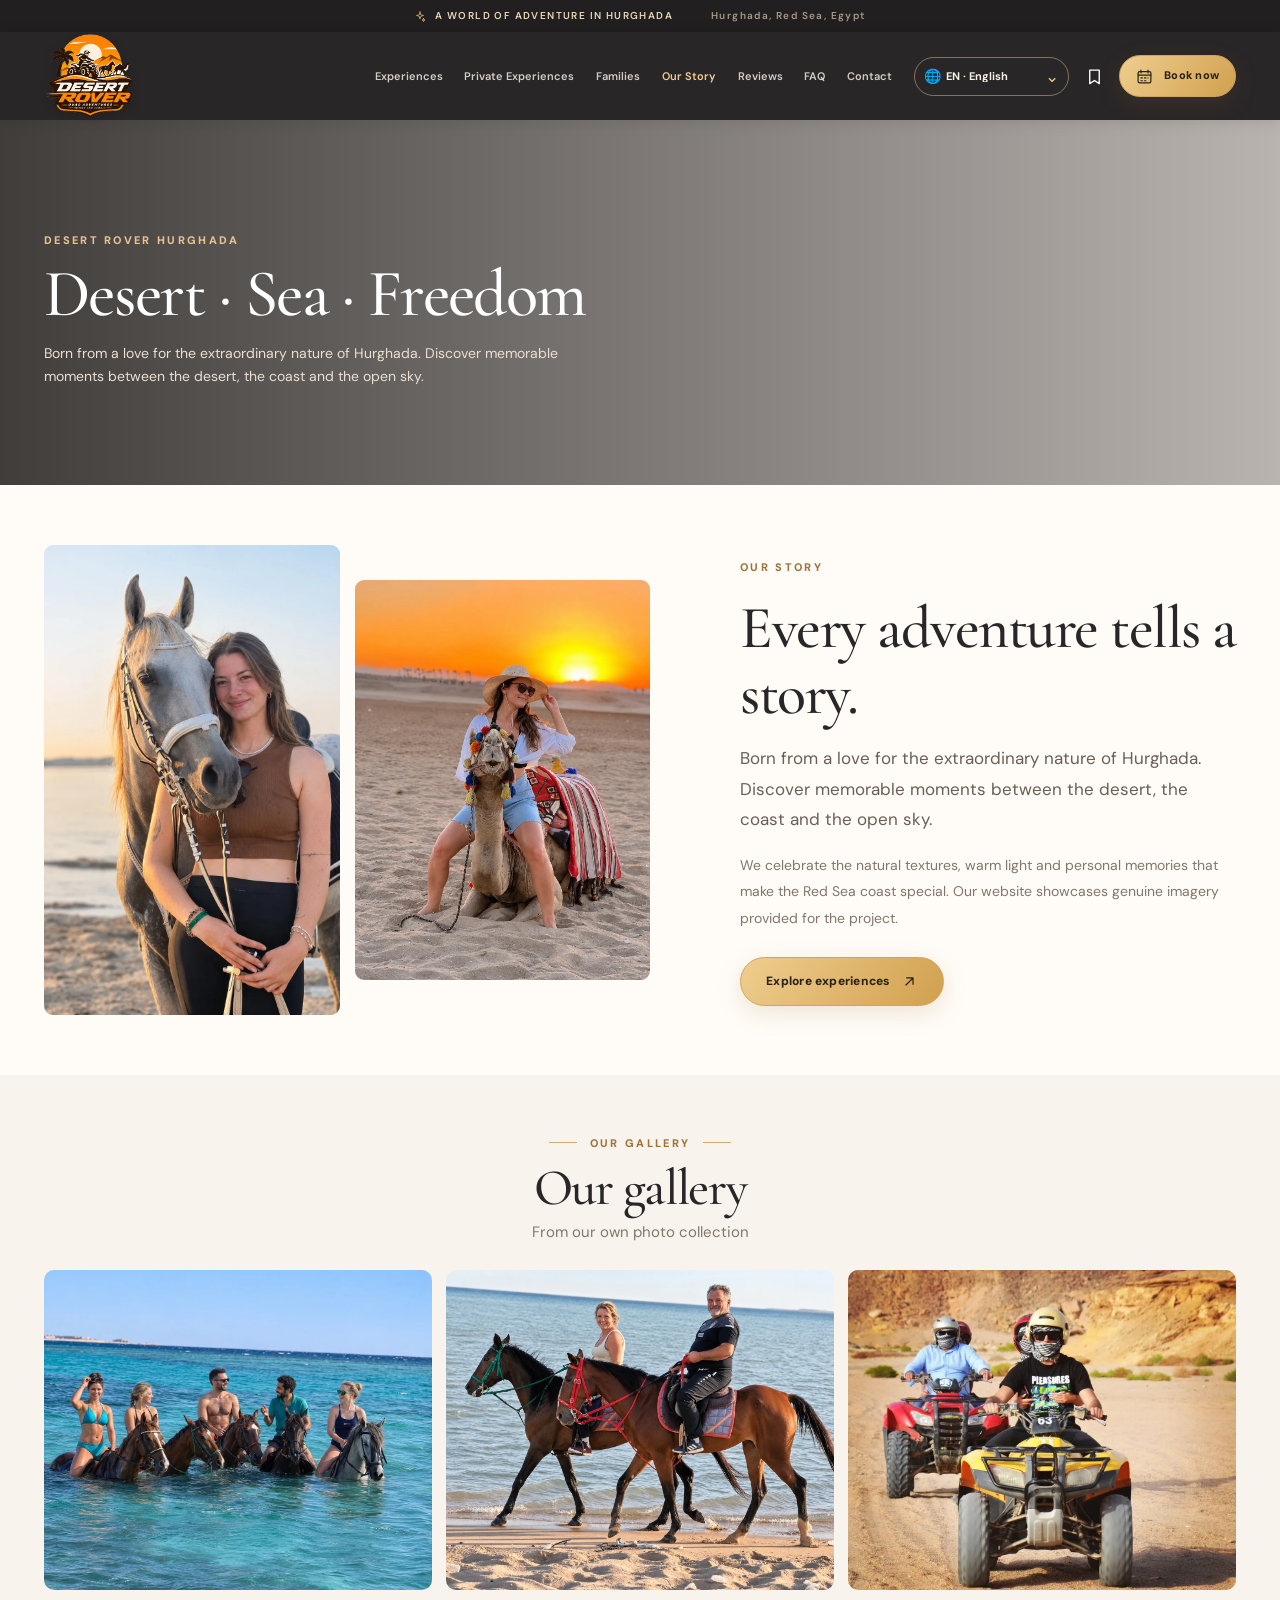
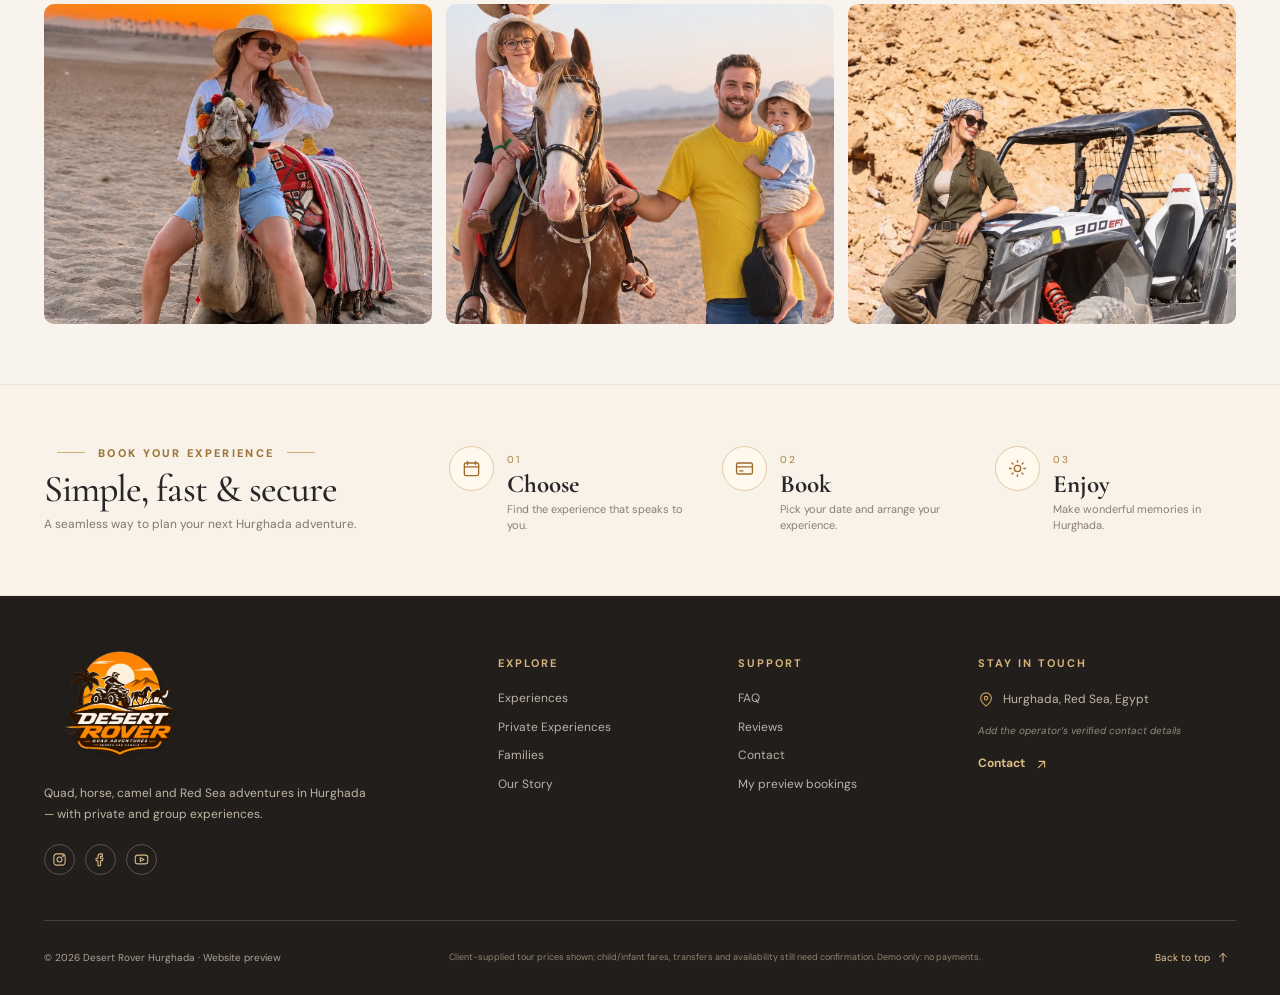
==== commit 85bd5262: "Add 8 new languages - 11 languages total" ====
--- a/about.html
+++ b/about.html
@@ -9,7 +9,7 @@
   <link rel="icon" type="image/svg+xml" href="assets/favicon.svg" />
   <link rel="preconnect" href="https://fonts.googleapis.com" />
   <link rel="preconnect" href="https://fonts.gstatic.com" crossorigin />
-  <link href="https://fonts.googleapis.com/css2?family=Cormorant+Garamond:wght@400;500;600;700&family=DM+Sans:wght@400;500;600;700;800&family=Noto+Sans+Arabic:wght@400;500;600;700&display=swap" rel="stylesheet" />
+  <link href="https://fonts.googleapis.com/css2?family=Cormorant+Garamond:wght@400;500;600;700&family=DM+Sans:wght@400;500;600;700;800&family=Noto+Sans+Arabic:wght@400;500;600;700&family=Noto+Serif:wght@400;500;600;700&family=Noto+Sans:wght@400;500;600;700;800&display=swap" rel="stylesheet" />
   <link rel="stylesheet" href="assets/css/style.css" />
   <title>Desert Rover Hurghada | Adventure Experiences</title>
 </head>
@@ -18,6 +18,7 @@
   <script src="assets/js/polyfills.js"></script>
   <script defer src="https://cdn.jsdelivr.net/npm/gsap@3.12.5/dist/gsap.min.js"></script>
   <script defer src="https://cdn.jsdelivr.net/npm/gsap@3.12.5/dist/ScrollTrigger.min.js"></script>
+  <script defer src="assets/js/i18n-extra.js"></script>
   <script defer src="assets/js/app.js"></script>
 </body>
 </html>
--- a/assets/css/style.css
+++ b/assets/css/style.css
@@ -1,9 +1,9 @@
 /* Desert Rover — high fidelity WordPress-ready frontend prototype */
-:root{--ink:#292629;--ink-muted:#706963;--gold:#d2a359;--gold-light:#f2d29b;--sand:#f8f4ed;--sand-deep:#eee5d8;--cream:#fffcf7;--brown:#554135;--night:#221e1b;--line:#e8e0d4;--shadow:0 16px 45px rgba(53,44,35,.09);--serif:'Cormorant Garamond',Georgia,'Times New Roman',serif;--sans:'DM Sans',Arial,sans-serif;--arabic:'Noto Sans Arabic',sans-serif;--max:1260px;--header-h:88px}*,*:before,*:after{box-sizing:border-box}html{scroll-behavior:smooth;scroll-padding-top:100px}body{margin:0;background:var(--cream);font-family:var(--sans);font-size:15px;line-height:1.65;color:var(--ink);-webkit-font-smoothing:antialiased}body.no-scroll{overflow:hidden}body.rtl{font-family:var(--arabic)}img{max-width:100%;display:block}button,input,select,textarea{font:inherit}button{cursor:pointer}a{color:inherit;text-decoration:none}input,select,textarea{min-width:0}svg{width:19px;height:19px;flex:none;vertical-align:middle}h1,h2,h3,h4,p{margin-top:0}h1,h2,h3,h4{line-height:1.1}button:focus-visible,a:focus-visible,input:focus-visible,textarea:focus-visible,select:focus-visible,summary:focus-visible{outline:3px solid var(--gold);outline-offset:4px}::selection{background:#dcb877;color:#251d15}.container{width:min(var(--max),calc(100% - 88px));margin:0 auto}.serif{font-family:var(--serif);font-weight:500;letter-spacing:-.025em}.section{padding:72px 0}.soft{background:var(--sand)}.hidden{display:none!important}.subtle{color:#8c8279}.eyebrow{text-transform:uppercase;letter-spacing:.21em;font-size:11px;font-weight:800;color:#9d7339;line-height:1.5}.eyebrow.light{color:#e7c491}.ornament:before,.ornament:after{content:'';display:inline-block;width:28px;height:1px;background:#d0ab74;margin:0 13px 4px}.text-center{text-align:center}.section-heading{margin-bottom:27px}.section-heading h2{font-size:clamp(38px,4vw,59px);margin:8px 0 4px}.section-heading p{font-size:15px;color:#82776d;max-width:670px;margin:0}.section-heading.text-center p{margin:0 auto}.lead{font-size:17px;color:#6b5e56;line-height:1.8}.btn{appearance:none;border:1px solid transparent;border-radius:100px;display:inline-flex;align-items:center;justify-content:center;gap:11px;text-align:center;padding:15px 25px;min-height:49px;font-size:12px;line-height:1.25;letter-spacing:.02em;font-weight:800;transition:transform .3s,background .3s,color .3s,box-shadow .3s;white-space:normal}.btn svg{width:17px;height:17px}.btn:hover{transform:translateY(-3px)}.btn-gold{background:linear-gradient(125deg,#efce8e,#d1a04f);color:#2a2118;border-color:#d2a35e;box-shadow:0 7px 24px rgba(156,103,36,.16)}.btn-gold:hover{background:#f1d7a4;box-shadow:0 10px 28px rgba(156,103,36,.24)}.btn-outline-light{background:rgba(29,26,26,.12);color:white;border-color:rgba(246,231,208,.7)}.btn-outline-light:hover{background:rgba(255,255,255,.13)}.btn-outline-dark{background:transparent;border-color:#a89477;color:var(--brown)}.btn-small{font-size:11px;padding:11px 16px;min-height:42px}.btn-full{width:100%}.text-link{font-weight:800;color:#a27638;display:inline-flex;align-items:center;gap:7px;font-size:12px;letter-spacing:.025em}.text-link:hover{color:#6f4e25}.text-link svg{width:15px}.serif em{font-style:italic}.site-loader{position:fixed;inset:0;background:#241e1b;display:flex;align-items:center;justify-content:center;z-index:99999;transform:translateY(0);will-change:transform}.site-loader.loaded{opacity:0;pointer-events:none;transition:opacity .45s}.loader-core{color:#eee5d6;min-width:250px;text-align:center}.loader-core svg{width:130px;height:63px;margin:0 auto 14px}.loader-core strong{display:block;letter-spacing:.08em;font-family:var(--serif);font-size:37px;font-weight:500;line-height:1}.loader-core>span{font-size:11px;letter-spacing:.48em;color:var(--gold)}.loader-track{height:2px;background:#514438;margin:35px auto 18px;overflow:hidden;width:170px}.loader-track i{display:block;width:100%;height:100%;background:var(--gold);transform:scaleX(0);transform-origin:left}.loader-core small{font-size:9px;letter-spacing:.25em;color:#9d8871}.announcement{height:32px;background:#211f20;color:#e9d7bb;display:flex;align-items:center;justify-content:center;padding:0 25px;gap:38px;font-size:10px;letter-spacing:.14em;font-weight:600}.announcement span{display:inline-flex;align-items:center;gap:9px}.announcement svg{width:12px;color:#d5ab70}.announcement-right{color:#a99885}.site-header{height:var(--header-h);background:#292628;position:sticky;top:0;z-index:50;color:#fff;box-shadow:0 2px 15px rgba(0,0,0,.1)}.site-header.scrolled{box-shadow:0 5px 32px rgba(27,21,17,.18)}.header-inner{height:100%;display:flex;align-items:center;justify-content:space-between;gap:22px}.brand{display:inline-flex;gap:8px;align-items:center;flex:none;color:#f1e5cc;line-height:1;text-align:center}.brand-mountain{width:63px;height:43px;color:#c9a15f}.brand span{display:flex;flex-direction:column;align-items:center;white-space:nowrap}.brand strong{font-family:var(--serif);font-size:27px;letter-spacing:-.06em;font-weight:600;line-height:1}.brand small{color:#d2aa6e;font-family:var(--sans);font-size:8px;letter-spacing:.13em;margin-top:5px}.desktop-nav{display:flex;gap:clamp(12px,1.7vw,27px);align-items:center;margin-left:auto}.nav-link{font-size:11px;font-weight:600;color:#f1e9de;opacity:.86;white-space:nowrap;transition:color .2s,opacity .2s}.nav-link:hover,.nav-link.active{opacity:1;color:#f1cd91}.header-actions{display:flex;gap:10px;align-items:center}.lang-switch{border:1px solid rgba(221,192,154,.47);border-radius:40px;padding:3px;display:flex;gap:1px}.lang-btn{padding:5px 6px;border:0;border-radius:100px;background:transparent;color:#e8dbc9;font-size:9px;font-weight:800}.lang-btn.selected{background:#dcb674;color:#2b211b}.icon-btn{background:none;border:0;color:#fff;display:grid;place-items:center;width:30px;height:33px}.menu-toggle{display:none;color:#fff;background:transparent;border:1px solid #746451;width:43px;height:43px;border-radius:50%;align-items:center;justify-content:center}.mobile-menu{display:none}.home-hero{height:620px;position:relative;color:#fff;background:#2f2927;overflow:hidden}.hero-photo{position:absolute;inset:0;background-position:center;background-size:cover;will-change:transform}.home-hero:before{content:'';position:absolute;z-index:1;inset:0;background:linear-gradient(90deg,rgba(25,22,21,.32),transparent 66%),linear-gradient(0deg,rgba(21,18,20,.45),transparent 38%)}.hero-grain{position:absolute;inset:0;opacity:.09;z-index:1;pointer-events:none;background-image:url("data:image/svg+xml,%3Csvg viewBox='0 0 160 160' xmlns='http://www.w3.org/2000/svg'%3E%3Cfilter id='n'%3E%3CfeTurbulence type='fractalNoise' baseFrequency='.59' numOctaves='3' stitchTiles='stitch'/%3E%3C/filter%3E%3Crect width='100%25' height='100%25' filter='url(%23n)' opacity='.55'/%3E%3C/svg%3E")}.hero-inner{height:100%;position:relative;z-index:2;display:flex;align-items:center}.hero-content{width:min(650px,60%);padding-bottom:23px}.hero-eyebrow{letter-spacing:.32em;color:#e4c99f;display:block;margin-bottom:17px}.hero-content h1{font-size:clamp(72px,7.35vw,122px);font-weight:500;line-height:.78;letter-spacing:-.055em;margin:0 0 23px}.hero-content h1 span{display:block}.hero-tagline{font-size:clamp(25px,2.9vw,39px);font-style:italic;color:#e4c18c;line-height:1.08;margin-bottom:15px}.hero-content p{max-width:480px;font-size:14px;line-height:1.7;color:#f1eee7;margin-bottom:26px}.hero-buttons{display:flex;align-items:center;gap:12px;flex-wrap:wrap}.hero-side-label{position:absolute;bottom:52px;right:0;font-size:10px;letter-spacing:.24em;writing-mode:vertical-rl;color:#e4d5c4}.hero-side-label span{display:inline-block;width:1px;height:38px;background:#deb77c;margin:10px auto}.scroll-label{position:absolute;z-index:3;bottom:36px;left:calc((100% - min(var(--max),100% - 88px))/2);font-size:9px;letter-spacing:.18em;color:#e9dbcb;display:flex;align-items:center;gap:12px}.scroll-label span{height:1px;width:60px;background:#c7a272}.trust-band{background:#fbf9f5;border-bottom:1px solid #ede6dc}.trust-items{display:grid;grid-template-columns:repeat(4,1fr);gap:8px}.trust-item{display:flex;align-items:center;justify-content:center;gap:19px;padding:19px 13px;position:relative}.trust-item+ .trust-item:before{content:'';position:absolute;height:28px;width:1px;background:#e5dbce;left:0}.trust-item>svg{width:32px;height:32px;color:#9f6f37;stroke-width:1.3}.trust-item>span{display:flex;flex-direction:column}.trust-item strong{font-size:10px;letter-spacing:.09em;text-transform:uppercase}.trust-item small{font-size:11px;color:#84776d;max-width:200px;line-height:1.4}.experiences-feature{background:linear-gradient(#fffcf7,#f9f5ee)}.category-grid{display:grid;grid-template-columns:repeat(4,1fr);gap:16px}.category-card{height:282px;position:relative;border-radius:11px;overflow:hidden;background:#bfb7ab;color:white;display:block;isolation:isolate}.category-card img{width:100%;height:100%;object-fit:cover;object-position:center 40%;transition:transform .8s cubic-bezier(.22,.7,.27,1)}.category-card:hover img{transform:scale(1.09)}.category-card .category-shade{position:absolute;inset:0;background:linear-gradient(0deg,rgba(20,25,25,.85),transparent 58%)}.category-copy{position:absolute;bottom:19px;left:20px;right:20px;display:flex;align-items:end;justify-content:space-between;gap:7px}.category-copy strong{font-size:28px;font-weight:500;line-height:.94;max-width:195px}.category-copy>span{display:flex;gap:4px;align-items:center;font-size:10px;white-space:nowrap;opacity:.94}.category-copy svg{width:16px}.story-banner{min-height:365px;display:flex;align-items:center;background-color:#4e3631;background-size:cover;background-position:center;position:relative;color:white}.story-banner:before{content:'';position:absolute;inset:0;background:linear-gradient(90deg,rgba(35,28,28,.57),rgba(40,26,28,.12) 74%)}.story-banner-content{position:relative;z-index:1}.story-banner h2{font-size:clamp(55px,5.5vw,83px);font-style:italic;line-height:.95;margin:10px 0}.story-banner p{font-size:14px;line-height:1.75;max-width:515px;color:#fff0e0;margin:18px 0 26px}.promo-section{padding:47px 0 53px}.promo-grid{display:grid;grid-template-columns:1fr 1fr;gap:18px}.promo-card{height:333px;position:relative;overflow:hidden;border-radius:10px;background:#eee5db;display:flex;align-items:center}.promo-card:nth-child(2){background:#edf1f1}.promo-card .promo-text{position:relative;z-index:3;width:57%;padding:30px 0 30px 31px}.promo-card:before{position:absolute;content:'';z-index:2;inset:0;background:linear-gradient(90deg,#eee5db 0%,#eee5db 36%,rgba(238,229,219,.75) 53%,transparent 78%)}.promo-card:nth-child(2):before{background:linear-gradient(90deg,#edf1f1 0%,#edf1f1 33%,rgba(237,241,241,.72) 53%,transparent 83%)}.promo-card img{position:absolute;z-index:1;right:0;top:0;height:100%;width:59%;object-fit:cover;object-position:center 40%;transition:transform .7s}.promo-card:hover img{transform:scale(1.035)}.promo-card h3{font-size:40px;line-height:.97;margin:11px 0}.promo-card p{font-size:12px;line-height:1.65;color:#695c56;max-width:265px;margin-bottom:18px}.promo-card .btn{font-size:10px;padding:12px 15px}.image-gallery-section{padding-top:24px}.mini-gallery{display:grid;grid-template-columns:repeat(5,1fr);gap:12px}.gallery-tile{border:0;padding:0;height:235px;border-radius:9px;overflow:hidden;position:relative;background:#d9cbbb}.gallery-tile img{height:100%;width:100%;object-fit:cover;transition:transform .7s}.gallery-tile:hover img{transform:scale(1.07)}.gallery-tile svg{position:absolute;right:13px;bottom:13px;color:#fff;filter:drop-shadow(0 1px 3px #111)}.reviews-section{position:relative}.review-layout{display:flex;align-items:center;gap:18px}.round-nav{flex:none;border:1px solid #d2c0aa;color:#9c7444;background:#fff;border-radius:50%;width:42px;height:42px;display:grid;place-items:center}.round-nav:hover{background:#efe3d2}.review-grid{display:grid;grid-auto-flow:column;grid-auto-columns:minmax(230px,1fr);gap:18px;flex:1;overflow-x:auto;scrollbar-width:none;scroll-snap-type:x mandatory;padding:4px}.review-grid::-webkit-scrollbar{display:none}.review-card{min-height:202px;padding:22px 23px;background:#fff;border:1px solid #eee6da;border-radius:14px;box-shadow:0 4px 19px rgba(35,28,20,.035);scroll-snap-align:start}.review-top{display:flex;align-items:center;justify-content:space-between}.review-top img{width:48px;height:48px;object-fit:cover;border-radius:50%}.stars{color:#be8b42;letter-spacing:.17em;font-size:14px}.review-card blockquote{font-family:var(--serif);font-style:italic;font-size:22px;line-height:1.16;margin:14px 0 10px}.review-card small{font-size:10px;color:#998c7e}.process-section{padding:37px 0;background:#f8f2e8;border-top:1px solid #eee2d1;border-bottom:1px solid #eee2d1}.process-grid{display:grid;grid-template-columns:1.55fr 1fr 1fr 1fr;align-items:center;gap:32px}.process-intro .section-heading{margin-bottom:0}.process-intro h2{font-size:38px}.process-intro .section-heading p{font-size:12px}.process-step{display:flex;align-items:flex-start;gap:13px}.process-icon{border:1px solid #e2caa8;background:#fff8ed;border-radius:100%;height:45px;width:45px;display:grid;place-items:center;color:#9e6b2c;flex:none}.process-step small{font-size:10px;color:#ac7d41;letter-spacing:.15em}.process-step h3{margin:1px 0 3px;font-family:var(--serif);font-size:25px}.process-step p{font-size:11px;line-height:1.45;color:#8d7e70;margin:0}.faq-layout{display:grid;grid-template-columns:.6fr 1.4fr;gap:10vw}.faq-layout .section-heading{margin-bottom:15px}.faq-layout h2{font-size:48px}.accordion-list{display:flex;flex-direction:column;gap:10px}.accordion{border:1px solid #e4dbcd;background:#fffefa;border-radius:8px;overflow:hidden;transition:box-shadow .2s}.accordion[open]{box-shadow:0 8px 25px rgba(83,57,31,.06)}.accordion summary{display:flex;justify-content:space-between;gap:20px;align-items:center;list-style:none;cursor:pointer;padding:14px 19px;font-size:13px;font-weight:700}.accordion summary::-webkit-details-marker{display:none}.accordion summary svg{width:15px;transition:transform .3s;flex:none}.accordion[open] summary svg{transform:rotate(45deg)}.accordion p{padding:0 19px 17px;color:#7b6d61;font-size:12px;line-height:1.8;margin:0}.closing-banner{position:relative;overflow:hidden;min-height:237px;background:linear-gradient(90deg,rgba(31,25,25,.86),rgba(37,28,26,.3)),url('../images/camel-sunset.webp') center 50%/cover;color:white;display:flex;align-items:center}.closing-content{display:flex;align-items:center;justify-content:space-between;gap:30px}.closing-content h2{max-width:670px;font-size:clamp(40px,4vw,64px);font-style:italic;margin:12px 0 6px;line-height:.98}.closing-content p{font-size:13px;color:#eee3d2;margin:0}.footer{background:#211e1b;color:#f0e4d3;padding:54px 0 0}.footer-grid{display:grid;grid-template-columns:2.2fr 1fr 1fr 1.45fr;gap:62px}.footer .brand strong{font-size:27px}.footer-about p{font-size:12px;line-height:1.7;color:#b9afa4;max-width:330px;margin:23px 0 18px}.footer-social{display:flex;align-items:center;gap:10px}.footer-social span{display:grid;place-items:center;border:1px solid #5e544b;border-radius:50%;width:31px;height:31px;color:#d8ba88}.footer-social svg{width:15px}.footer h4{font-size:11px;text-transform:uppercase;letter-spacing:.18em;color:#d7b17c;font-weight:700;margin:7px 0 20px}.footer-grid>div>a:not(.brand):not(.footer-help){display:block;font-size:12px;color:#bcb2a7;margin:9px 0;transition:color .2s}.footer a:hover{color:#eed09e!important}.footer-grid>div>p{font-size:12px;line-height:1.8;color:#c3b6a6;display:flex;align-items:center;gap:9px}.footer-grid>div>p svg{width:16px;color:#d4a462}.footer-grid .preview-contacts{font-size:10px;opacity:.7;font-style:italic}.footer-help{display:inline-flex;gap:9px;align-items:center;font-size:12px;font-weight:700;color:#dabb83}.footer-help svg{width:15px}.footer-bottom{border-top:1px solid #473f38;margin-top:45px;min-height:75px;display:flex;align-items:center;justify-content:space-between;gap:25px;font-size:10px;color:#b0a396}.footer-bottom .preview-small{font-size:9px;color:#928273;max-width:550px}.back-top{border:0;background:transparent;color:#e4c494;font-size:10px;display:flex;align-items:center;gap:6px}.back-top svg{width:14px}.toast{position:fixed;bottom:30px;right:30px;background:#29211c;color:#fff;border-left:3px solid #ddbb7e;padding:14px 22px;z-index:999;opacity:0;transform:translateY(18px);pointer-events:none;transition:all .25s;box-shadow:var(--shadow);border-radius:7px;font-size:12px;max-width:min(440px,90vw)}.toast.is-visible{opacity:1;transform:translateY(0)}.lightbox{position:fixed;inset:0;z-index:1000;background:rgba(15,12,12,.95);display:none;justify-content:center;align-items:center;padding:45px}.lightbox.open{display:flex}.lightbox img{max-height:90vh;max-width:93vw;width:auto;object-fit:contain;border-radius:5px}.lightbox-close{position:absolute;right:24px;top:24px;background:#fff;border:0;color:#222;width:42px;height:42px;border-radius:50%;display:grid;place-items:center}.lightbox-close svg{width:19px}.page-hero{height:365px;position:relative;background:linear-gradient(90deg,rgba(23,19,18,.82),rgba(35,27,24,.32)),var(--hero-page-image) center 42%/cover;color:white;display:flex;align-items:center}.page-hero-inner{position:relative;padding-top:10px}.page-hero h1{font-size:clamp(54px,5.2vw,84px);max-width:800px;margin:12px 0 8px;line-height:.91}.page-hero p{max-width:560px;color:#ecdfd2;font-size:14px;margin:18px 0 0}.listing-controls{display:flex;justify-content:space-between;align-items:end;gap:25px;margin-bottom:25px}.listing-copy h2{font-size:46px;margin:8px 0 0}.listing-actions{display:flex;gap:12px}.search-field,.select-wrap{border:1px solid #e3d9cc;background:#fff;border-radius:7px;height:48px;display:flex;align-items:center;gap:8px;padding:0 13px;color:#9a7952}.search-field input,.select-wrap select{border:0;background:none;outline:0;min-width:0;width:190px;font-size:12px;color:#302825}.select-wrap select{width:150px}.filter-row{display:flex;align-items:center;gap:8px;flex-wrap:wrap;margin-bottom:25px}.filter-chip{padding:9px 16px;border:1px solid #dcd1c1;border-radius:50px;background:#fff;color:#665b51;font-size:11px;font-weight:700}.filter-chip.active,.filter-chip:hover{background:#29221f;color:#f5d49a;border-color:#29221f}.tour-grid{display:grid;grid-template-columns:repeat(4,minmax(0,1fr));gap:20px}.tour-card{border-radius:11px;background:#fff;border:1px solid #eee8df;overflow:hidden;position:relative;box-shadow:0 5px 25px rgba(29,24,17,.03);transition:transform .25s,box-shadow .25s}.tour-card:hover{transform:translateY(-5px);box-shadow:0 20px 35px rgba(45,34,27,.1)}.tour-image{position:relative;display:block;height:207px;overflow:hidden;background:#d8c6b4}.tour-image img{height:100%;width:100%;object-fit:cover;transition:transform .5s}.tour-card:hover .tour-image img{transform:scale(1.05)}.tour-chip{position:absolute;top:13px;left:13px;background:rgba(255,249,237,.94);color:#6a4c30;padding:6px 11px;font-size:10px;font-weight:800;border-radius:50px;backdrop-filter:blur(5px)}.favorite{position:absolute;top:12px;right:12px;border:0;background:rgba(255,255,255,.92);width:33px;height:33px;display:grid;place-items:center;border-radius:50%;color:#6e5442;z-index:3}.favorite svg{width:17px}.favorite.is-active{color:#d35b58;background:#fff3ee}.favorite.is-active svg{fill:#d35b58}.tour-card-body{padding:18px 17px 16px}.tour-meta{font-size:10px;color:#a18e7a;display:flex;align-items:center;gap:5px}.tour-meta svg{width:12px;height:12px}.tour-meta span{margin:0 5px}.tour-title{font-family:var(--serif);font-size:25px;font-weight:700;line-height:1.1;display:block;min-height:58px;margin:10px 0 4px}.tour-title:hover{color:#a37741}.tour-card-body p{font-size:11px;color:#83766c;line-height:1.58;min-height:51px;margin-bottom:16px}.tour-card-bottom{border-top:1px solid #f0e9df;display:flex;align-items:center;justify-content:space-between;gap:5px;padding-top:14px}.tour-card-bottom>span{display:flex;align-items:baseline;gap:4px}.tour-card-bottom small{font-size:10px;color:#897b6c}.tour-card-bottom strong{font-size:19px;color:#ac7a3d}.circle-arrow{width:36px;height:36px;background:#e6c48b;border-radius:50%;display:grid;place-items:center}.circle-arrow svg{width:17px}.circle-arrow:hover{background:#cfa058}.no-results{text-align:center;border:1px dashed #e0d0ba;border-radius:12px;padding:80px 20px}.no-results>svg{width:42px;height:42px;color:#ad8352}.no-results h3{font-family:var(--serif);font-size:34px}.detail-intro{padding:46px 0 28px;background:#fbf7f0}.breadcrumbs{display:flex;align-items:center;gap:8px;color:#a18e79;font-size:11px;margin-bottom:27px}.breadcrumbs svg{width:12px}.detail-intro h1{font-size:clamp(52px,5vw,77px);margin:9px 0 20px}.detail-metas{display:flex;flex-wrap:wrap;gap:23px;color:#6d6055;font-size:12px}.detail-metas span{display:inline-flex;gap:7px;align-items:center}.detail-metas svg{color:#b38b56;width:15px}.detail-main{display:grid;grid-template-columns:minmax(0,1.55fr) minmax(290px,.7fr);gap:45px;padding:28px 0 80px;align-items:start}.detail-gallery{display:grid;gap:9px}.detail-featured{height:440px;position:relative;padding:0;border:0;border-radius:12px;overflow:hidden;background:#e3d5c9}.detail-featured>img{width:100%;height:100%;object-fit:cover;object-position:center 40%}.detail-featured>svg{position:absolute;bottom:20px;right:20px;color:white}.detail-thumbs{display:grid;grid-template-columns:repeat(3,1fr);gap:9px}.detail-thumbs button{height:140px;border:0;padding:0;overflow:hidden;border-radius:8px}.detail-thumbs img{width:100%;height:100%;object-fit:cover}.detail-copy{margin-top:55px}.detail-copy h2{font-size:49px;margin:9px 0}.detail-copy>p{font-size:15px;color:#695d52;line-height:1.9;max-width:720px}.detail-highlights{display:grid;grid-template-columns:repeat(3,1fr);border-top:1px solid #e7dacc;border-bottom:1px solid #e7dacc;margin:32px 0;padding:20px 0;gap:10px}.detail-highlights>div{display:flex;gap:11px;align-items:center}.detail-highlights svg{color:#b18245;width:25px;height:25px}.detail-highlights span{display:flex;flex-direction:column;font-size:10px;color:#948779}.detail-highlights strong{font-size:12px;color:#40352d}.content-block{border-bottom:1px solid #e9e0d4;padding:30px 0}.content-block h3{font-size:34px;margin:0 0 20px}.timeline{display:flex;flex-direction:column;gap:0;border-left:1px solid #dcc4a3;margin-left:15px;padding-left:26px}.timeline>div{position:relative;padding:0 0 22px}.timeline b{position:absolute;left:-42px;top:0;width:30px;height:30px;border-radius:50%;background:#fff6e6;color:#9b713b;border:1px solid #dbc29f;display:grid;place-items:center;font-size:10px}.timeline p{font-size:14px;margin:3px 0;color:#74685d}.feature-list{list-style:none;margin:0;padding:0;display:grid;gap:12px}.feature-list li{display:flex;align-items:flex-start;gap:11px;font-size:13px;color:#645a51}.feature-list svg{width:17px;color:#bc915b;margin-top:2px}.soft-note{font-size:11px;color:#978675;line-height:1.7;margin-top:16px}.booking-card{position:sticky;top:25px}.booking-card-inner{border:1px solid #e7dccf;background:#fff;border-radius:14px;padding:30px;box-shadow:var(--shadow)}.booking-price{display:flex;align-items:baseline;gap:7px;margin:9px 0 10px}.booking-price small{font-size:11px;color:#9c8b7b}.booking-price strong{font-size:39px;color:#a8783d;line-height:1}.booking-price span{font-size:12px;color:#8e7d6c}.detail-book-form{display:grid;gap:15px;margin-top:20px}.detail-book-form>label,.form-stack label,.inquiry-card label{font-size:12px;font-weight:700;display:flex;flex-direction:column;gap:8px;color:#655548}.detail-book-form input,.inquiry-card input,.inquiry-card select,.inquiry-card textarea,.form-stack input,.form-stack textarea{border:1px solid #e5dacc;background:#fffefd;border-radius:7px;min-height:48px;width:100%;padding:11px 13px;color:#332b24;font-size:13px}.form-stack textarea,.inquiry-card textarea{min-height:100px;resize:vertical}.counter-row{display:flex;align-items:center;justify-content:space-between;font-size:12px;color:#655b50;font-weight:700}.counter{border:1px solid #e4dbcf;border-radius:40px;height:39px;display:flex;align-items:center;gap:5px}.counter button{width:37px;height:37px;border:0;border-radius:50%;background:transparent;color:#65513d;font-size:19px}.counter button:hover{background:#f8eedf}.counter output{width:19px;text-align:center}.total-row{border-top:1px solid #e9dfd2;margin-top:7px;padding-top:18px;display:flex;justify-content:space-between;align-items:center;font-size:13px}.total-row strong{font-size:26px;color:#a87635}.booking-foot{font-size:10px;color:#908373;display:flex;gap:8px;margin-top:18px;align-items:flex-start;line-height:1.6}.booking-foot svg{color:#ad8859;width:16px}.related-section{background:#f8f3eb}.private-layout{display:grid;grid-template-columns:1.1fr .82fr;gap:90px;align-items:start}.private-layout>div>h2{font-size:65px;margin:17px 0}.private-layout .lead{max-width:630px}.private-points{display:grid;grid-template-columns:repeat(3,1fr);gap:10px;margin:35px 0}.private-points>div{border-top:1px solid #e4d2bd;padding-top:19px;font-size:12px}.private-points svg{display:block;color:#ba8a4b;width:29px;height:29px;margin-bottom:7px}.private-photo{width:100%;height:380px;object-fit:cover;object-position:center 40%;border-radius:11px}.inquiry-card,.checkout-form-card,.checkout-summary{background:#fff;border:1px solid #eee2d4;border-radius:15px;padding:33px;box-shadow:var(--shadow)}.inquiry-card{display:grid;gap:18px}.inquiry-card h3{font-size:40px;margin:0}.inquiry-card h2{font-size:48px;margin:0}.form-columns{display:grid;grid-template-columns:1fr 1fr;gap:15px}.family-layout{display:grid;grid-template-columns:1fr 1fr;align-items:center;gap:60px}.family-main-photo{height:480px;width:100%;object-fit:cover;object-position:center 35%;border-radius:10px}.family-copy h3{font-size:53px;margin-bottom:20px}.family-copy p{color:#706358;font-size:15px}.family-copy .feature-list{margin:25px 0}.section-spacer{padding-top:60px}.story-content{display:grid;grid-template-columns:1.1fr .9fr;align-items:center;gap:90px}.story-content h2{font-size:60px;margin:16px 0}.story-content p:not(.lead){font-size:14px;color:#82766b;line-height:1.9;margin-bottom:25px}.story-photos{display:grid;grid-template-columns:1fr 1fr;gap:15px}.story-photos img{width:100%;height:470px;object-fit:cover;border-radius:9px}.story-photos img:nth-child(2){height:400px;align-self:center}.photo-wall{display:grid;grid-template-columns:repeat(3,1fr);gap:14px}.wall-photo{height:320px;border:0;border-radius:10px;padding:0;overflow:hidden;background:#ded3c7}.wall-photo img{width:100%;height:100%;object-fit:cover;transition:transform .7s}.wall-photo:hover img{transform:scale(1.06)}.photo-wall-large .wall-photo:nth-child(4n){height:380px}.faq-page-layout{display:grid;grid-template-columns:.7fr 1fr;gap:80px}.contact-layout{display:grid;grid-template-columns:.9fr 1fr;gap:90px}.contact-info h2{font-size:63px;margin:15px 0}.contact-info>p{font-size:14px;color:#827365;line-height:1.85}.contact-info>img{width:100%;height:320px;object-fit:cover;border-radius:10px;margin-top:28px}.info-cell{display:flex;gap:15px;align-items:start;border-top:1px solid #e8ddcf;padding:15px 0}.info-cell svg{color:#ad8554;width:22px}.info-cell>div{display:flex;flex-direction:column}.info-cell strong{font-size:13px}.info-cell span{font-size:12px;color:#817467}.checkout-layout{display:grid;grid-template-columns:1.3fr .75fr;gap:35px;align-items:start}.checkout-form-card h2{font-size:48px;margin:7px 0 26px}.form-stack{display:grid;gap:19px}.payment-preview{background:#f8f2e9;border:1px dashed #d9bb92;padding:16px;border-radius:8px;display:flex;align-items:start;gap:11px;color:#775d3f;font-size:12px}.payment-preview svg{color:#a97c3c}.checkout-summary h3{font-size:37px;margin-bottom:20px}.checkout-summary>img{width:100%;height:180px;object-fit:cover;object-position:center 35%;border-radius:8px}.checkout-summary h4{font-size:21px;font-family:var(--serif);margin:20px 0}.summary-row{display:flex;justify-content:space-between;align-items:center;gap:12px;border-bottom:1px solid #efe8dd;padding:12px 0;font-size:12px}.summary-row span{color:#80746b}.summary-row strong{font-size:13px;text-align:end}.summary-row.final strong{font-size:24px;color:#a47741}.checkout-summary .text-link{margin-top:15px}.success-wrap{display:flex;justify-content:center}.success-card{width:min(650px,100%);text-align:center;background:white;padding:55px;border:1px solid #ede2d2;border-radius:16px;box-shadow:var(--shadow)}.success-card>.success-icon{width:65px;height:65px;color:#7a9b7d;margin-bottom:18px}.success-card h2{font-size:46px}.success-card>p{color:#786d62}.success-actions{display:flex;align-items:center;justify-content:center;gap:13px;margin-top:26px;flex-wrap:wrap}.booking-history{display:grid;gap:15px}.history-card{display:grid;grid-template-columns:180px 1fr auto;align-items:center;gap:28px;padding:17px;border:1px solid #e7dece;border-radius:12px;background:white}.history-card>img{width:180px;height:130px;object-fit:cover;border-radius:8px}.history-card h3{font-size:32px;margin:6px 0}.history-card p{font-size:12px;color:#796d61;margin:0}.history-card strong{color:#a27742}.empty-bookings{text-align:center;padding:65px;border:1px dashed #ddd0be}.empty-bookings>svg{color:#ae8551;width:60px;height:60px}.empty-bookings h2{font-size:42px}.rtl .header-inner,.rtl .trust-items,.rtl .footer-grid,.rtl .process-grid{direction:rtl}.rtl .hero-content,.rtl .page-hero-inner,.rtl .footer,.rtl .section,.rtl .faq-layout{direction:rtl}.rtl .serif{font-family:var(--arabic);font-weight:500;letter-spacing:0}.rtl .hero-content h1{font-size:clamp(52px,5.5vw,90px);line-height:1.15}.rtl .hero-tagline{font-size:24px;font-style:normal}.rtl .hero-photo{transform:scaleX(-1)}.rtl .hero-content{margin-right:auto;margin-left:0}.rtl .category-copy{left:20px;right:20px}.rtl .promo-card:before{transform:scaleX(-1)}.rtl .promo-card img{left:0;right:auto}.rtl .promo-card .promo-text{padding:30px 31px 30px 0}.rtl .timeline{border-left:none;border-right:1px solid #dcc4a3;margin-left:0;margin-right:15px;padding-left:0;padding-right:26px}.rtl .timeline b{left:auto;right:-42px}.rtl .detail-gallery svg{left:20px;right:auto}.rtl .tour-chip{right:13px;left:auto}.rtl .favorite{left:12px;right:auto}.rtl .toast{left:30px;right:auto}.rtl .hero-side-label{right:auto;left:0}.rtl .scroll-label{left:auto;right:44px}.rtl .eyebrow{letter-spacing:.04em}.rtl .accordion summary{text-align:right}
+:root{--ink:#292629;--ink-muted:#706963;--gold:#d2a359;--gold-light:#f2d29b;--sand:#f8f4ed;--sand-deep:#eee5d8;--cream:#fffcf7;--brown:#554135;--night:#221e1b;--line:#e8e0d4;--shadow:0 16px 45px rgba(53,44,35,.09);--serif:'Cormorant Garamond',Georgia,'Times New Roman',serif;--sans:'DM Sans',Arial,sans-serif;--arabic:'Noto Sans Arabic',sans-serif;--max:1260px;--header-h:88px}*,*:before,*:after{box-sizing:border-box}html{scroll-behavior:smooth;scroll-padding-top:100px}body{margin:0;background:var(--cream);font-family:var(--sans);font-size:15px;line-height:1.65;color:var(--ink);-webkit-font-smoothing:antialiased}body.no-scroll{overflow:hidden}body.rtl{font-family:var(--arabic)}img{max-width:100%;display:block}button,input,select,textarea{font:inherit}button{cursor:pointer}a{color:inherit;text-decoration:none}input,select,textarea{min-width:0}svg{width:19px;height:19px;flex:none;vertical-align:middle}h1,h2,h3,h4,p{margin-top:0}h1,h2,h3,h4{line-height:1.1}button:focus-visible,a:focus-visible,input:focus-visible,textarea:focus-visible,select:focus-visible,summary:focus-visible{outline:3px solid var(--gold);outline-offset:4px}::selection{background:#dcb877;color:#251d15}.container{width:min(var(--max),calc(100% - 88px));margin:0 auto}.serif{font-family:var(--serif);font-weight:500;letter-spacing:-.025em}.section{padding:72px 0}.soft{background:var(--sand)}.hidden{display:none!important}.subtle{color:#8c8279}.eyebrow{text-transform:uppercase;letter-spacing:.21em;font-size:11px;font-weight:800;color:#9d7339;line-height:1.5}.eyebrow.light{color:#e7c491}.ornament:before,.ornament:after{content:'';display:inline-block;width:28px;height:1px;background:#d0ab74;margin:0 13px 4px}.text-center{text-align:center}.section-heading{margin-bottom:27px}.section-heading h2{font-size:clamp(38px,4vw,59px);margin:8px 0 4px}.section-heading p{font-size:15px;color:#82776d;max-width:670px;margin:0}.section-heading.text-center p{margin:0 auto}.lead{font-size:17px;color:#6b5e56;line-height:1.8}.btn{appearance:none;border:1px solid transparent;border-radius:100px;display:inline-flex;align-items:center;justify-content:center;gap:11px;text-align:center;padding:15px 25px;min-height:49px;font-size:12px;line-height:1.25;letter-spacing:.02em;font-weight:800;transition:transform .3s,background .3s,color .3s,box-shadow .3s;white-space:normal}.btn svg{width:17px;height:17px}.btn:hover{transform:translateY(-3px)}.btn-gold{background:linear-gradient(125deg,#efce8e,#d1a04f);color:#2a2118;border-color:#d2a35e;box-shadow:0 7px 24px rgba(156,103,36,.16)}.btn-gold:hover{background:#f1d7a4;box-shadow:0 10px 28px rgba(156,103,36,.24)}.btn-outline-light{background:rgba(29,26,26,.12);color:white;border-color:rgba(246,231,208,.7)}.btn-outline-light:hover{background:rgba(255,255,255,.13)}.btn-outline-dark{background:transparent;border-color:#a89477;color:var(--brown)}.btn-small{font-size:11px;padding:11px 16px;min-height:42px}.btn-full{width:100%}.text-link{font-weight:800;color:#a27638;display:inline-flex;align-items:center;gap:7px;font-size:12px;letter-spacing:.025em}.text-link:hover{color:#6f4e25}.text-link svg{width:15px}.serif em{font-style:italic}.site-loader{position:fixed;inset:0;background:#241e1b;display:flex;align-items:center;justify-content:center;z-index:99999;transform:translateY(0);will-change:transform}.site-loader.loaded{opacity:0;pointer-events:none;transition:opacity .45s}.loader-core{color:#eee5d6;min-width:250px;text-align:center}.loader-core svg{width:130px;height:63px;margin:0 auto 14px}.loader-core strong{display:block;letter-spacing:.08em;font-family:var(--serif);font-size:37px;font-weight:500;line-height:1}.loader-core>span{font-size:11px;letter-spacing:.48em;color:var(--gold)}.loader-track{height:2px;background:#514438;margin:35px auto 18px;overflow:hidden;width:170px}.loader-track i{display:block;width:100%;height:100%;background:var(--gold);transform:scaleX(0);transform-origin:left}.loader-core small{font-size:9px;letter-spacing:.25em;color:#9d8871}.announcement{height:32px;background:#211f20;color:#e9d7bb;display:flex;align-items:center;justify-content:center;padding:0 25px;gap:38px;font-size:10px;letter-spacing:.14em;font-weight:600}.announcement span{display:inline-flex;align-items:center;gap:9px}.announcement svg{width:12px;color:#d5ab70}.announcement-right{color:#a99885}.site-header{height:var(--header-h);background:#292628;position:sticky;top:0;z-index:50;color:#fff;box-shadow:0 2px 15px rgba(0,0,0,.1)}.site-header.scrolled{box-shadow:0 5px 32px rgba(27,21,17,.18)}.header-inner{height:100%;display:flex;align-items:center;justify-content:space-between;gap:22px}.brand{display:inline-flex;gap:8px;align-items:center;flex:none;color:#f1e5cc;line-height:1;text-align:center}.brand-mountain{width:63px;height:43px;color:#c9a15f}.brand span{display:flex;flex-direction:column;align-items:center;white-space:nowrap}.brand strong{font-family:var(--serif);font-size:27px;letter-spacing:-.06em;font-weight:600;line-height:1}.brand small{color:#d2aa6e;font-family:var(--sans);font-size:8px;letter-spacing:.13em;margin-top:5px}.desktop-nav{display:flex;gap:clamp(12px,1.7vw,27px);align-items:center;margin-left:auto}.nav-link{font-size:11px;font-weight:600;color:#f1e9de;opacity:.86;white-space:nowrap;transition:color .2s,opacity .2s}.nav-link:hover,.nav-link.active{opacity:1;color:#f1cd91}.header-actions{display:flex;gap:10px;align-items:center}.lang-switch{border:1px solid rgba(221,192,154,.47);border-radius:40px;padding:3px;display:flex;gap:1px}.lang-btn{padding:5px 6px;border:0;border-radius:100px;background:transparent;color:#e8dbc9;font-size:9px;font-weight:800}.lang-btn.selected{background:#dcb674;color:#2b211b}.icon-btn{background:none;border:0;color:#fff;display:grid;place-items:center;width:30px;height:33px}.menu-toggle{display:none;color:#fff;background:transparent;border:1px solid #746451;width:43px;height:43px;border-radius:50%;align-items:center;justify-content:center}.mobile-menu{display:none}.home-hero{height:620px;position:relative;color:#fff;background:#2f2927;overflow:hidden}.hero-photo{position:absolute;inset:0;background-position:center;background-size:cover;will-change:transform}.home-hero:before{content:'';position:absolute;z-index:1;inset:0;background:linear-gradient(90deg,rgba(25,22,21,.32),transparent 66%),linear-gradient(0deg,rgba(21,18,20,.45),transparent 38%)}.hero-grain{position:absolute;inset:0;opacity:.09;z-index:1;pointer-events:none;background-image:url("data:image/svg+xml,%3Csvg viewBox='0 0 160 160' xmlns='http://www.w3.org/2000/svg'%3E%3Cfilter id='n'%3E%3CfeTurbulence type='fractalNoise' baseFrequency='.59' numOctaves='3' stitchTiles='stitch'/%3E%3C/filter%3E%3Crect width='100%25' height='100%25' filter='url(%23n)' opacity='.55'/%3E%3C/svg%3E")}.hero-inner{height:100%;position:relative;z-index:2;display:flex;align-items:center}.hero-content{width:min(650px,60%);padding-bottom:23px}.hero-eyebrow{letter-spacing:.32em;color:#e4c99f;display:block;margin-bottom:17px}.hero-content h1{font-size:clamp(72px,7.35vw,122px);font-weight:500;line-height:.78;letter-spacing:-.055em;margin:0 0 23px}.hero-content h1 span{display:block}.hero-tagline{font-size:clamp(25px,2.9vw,39px);font-style:italic;color:#e4c18c;line-height:1.08;margin-bottom:15px}.hero-content p{max-width:480px;font-size:14px;line-height:1.7;color:#f1eee7;margin-bottom:26px}.hero-buttons{display:flex;align-items:center;gap:12px;flex-wrap:wrap}.hero-side-label{position:absolute;bottom:52px;right:0;font-size:10px;letter-spacing:.24em;writing-mode:vertical-rl;color:#e4d5c4}.hero-side-label span{display:inline-block;width:1px;height:38px;background:#deb77c;margin:10px auto}.scroll-label{position:absolute;z-index:3;bottom:36px;left:calc((100% - min(var(--max),100% - 88px))/2);font-size:9px;letter-spacing:.18em;color:#e9dbcb;display:flex;align-items:center;gap:12px}.scroll-label span{height:1px;width:60px;background:#c7a272}.trust-band{background:#fbf9f5;border-bottom:1px solid #ede6dc}.trust-items{display:grid;grid-template-columns:repeat(4,1fr);gap:8px}.trust-item{display:flex;align-items:center;justify-content:center;gap:19px;padding:19px 13px;position:relative}.trust-item+ .trust-item:before{content:'';position:absolute;height:28px;width:1px;background:#e5dbce;left:0}.trust-item>svg{width:32px;height:32px;color:#9f6f37;stroke-width:1.3}.trust-item>span{display:flex;flex-direction:column}.trust-item strong{font-size:10px;letter-spacing:.09em;text-transform:uppercase}.trust-item small{font-size:11px;color:#84776d;max-width:200px;line-height:1.4}.experiences-feature{background:linear-gradient(#fffcf7,#f9f5ee)}.category-grid{display:grid;grid-template-columns:repeat(4,1fr);gap:16px}.category-card{height:282px;position:relative;border-radius:11px;overflow:hidden;background:#bfb7ab;color:white;display:block;isolation:isolate}.category-card img{width:100%;height:100%;object-fit:cover;object-position:center 40%;transition:transform .8s cubic-bezier(.22,.7,.27,1)}.category-card:hover img{transform:scale(1.09)}.category-card .category-shade{position:absolute;inset:0;background:linear-gradient(0deg,rgba(20,25,25,.85),transparent 58%)}.category-copy{position:absolute;bottom:19px;left:20px;right:20px;display:flex;align-items:end;justify-content:space-between;gap:7px}.category-copy strong{font-size:28px;font-weight:500;line-height:.94;max-width:195px}.category-copy>span{display:flex;gap:4px;align-items:center;font-size:10px;white-space:nowrap;opacity:.94}.category-copy svg{width:16px}.story-banner{min-height:365px;display:flex;align-items:center;background-color:#4e3631;background-size:cover;background-position:center;position:relative;color:white}.story-banner:before{content:'';position:absolute;inset:0;background:linear-gradient(90deg,rgba(35,28,28,.57),rgba(40,26,28,.12) 74%)}.story-banner-content{position:relative;z-index:1}.story-banner h2{font-size:clamp(55px,5.5vw,83px);font-style:italic;line-height:.95;margin:10px 0}.story-banner p{font-size:14px;line-height:1.75;max-width:515px;color:#fff0e0;margin:18px 0 26px}.promo-section{padding:47px 0 53px}.promo-grid{display:grid;grid-template-columns:1fr 1fr;gap:18px}.promo-card{height:333px;position:relative;overflow:hidden;border-radius:10px;background:#eee5db;display:flex;align-items:center}.promo-card:nth-child(2){background:#edf1f1}.promo-card .promo-text{position:relative;z-index:3;width:57%;padding:30px 0 30px 31px}.promo-card:before{position:absolute;content:'';z-index:2;inset:0;background:linear-gradient(90deg,#eee5db 0%,#eee5db 36%,rgba(238,229,219,.75) 53%,transparent 78%)}.promo-card:nth-child(2):before{background:linear-gradient(90deg,#edf1f1 0%,#edf1f1 33%,rgba(237,241,241,.72) 53%,transparent 83%)}.promo-card img{position:absolute;z-index:1;right:0;top:0;height:100%;width:59%;object-fit:cover;object-position:center 40%;transition:transform .7s}.promo-card:hover img{transform:scale(1.035)}.promo-card h3{font-size:40px;line-height:.97;margin:11px 0}.promo-card p{font-size:12px;line-height:1.65;color:#695c56;max-width:265px;margin-bottom:18px}.promo-card .btn{font-size:10px;padding:12px 15px}.image-gallery-section{padding-top:24px}.mini-gallery{display:grid;grid-template-columns:repeat(5,1fr);gap:12px}.gallery-tile{border:0;padding:0;height:235px;border-radius:9px;overflow:hidden;position:relative;background:#d9cbbb}.gallery-tile img{height:100%;width:100%;object-fit:cover;transition:transform .7s}.gallery-tile:hover img{transform:scale(1.07)}.gallery-tile svg{position:absolute;right:13px;bottom:13px;color:#fff;filter:drop-shadow(0 1px 3px #111)}.reviews-section{position:relative}.review-layout{display:flex;align-items:center;gap:18px}.round-nav{flex:none;border:1px solid #d2c0aa;color:#9c7444;background:#fff;border-radius:50%;width:42px;height:42px;display:grid;place-items:center}.round-nav:hover{background:#efe3d2}.review-grid{display:grid;grid-auto-flow:column;grid-auto-columns:minmax(230px,1fr);gap:18px;flex:1;overflow-x:auto;scrollbar-width:none;scroll-snap-type:x mandatory;padding:4px}.review-grid::-webkit-scrollbar{display:none}.review-card{min-height:202px;padding:22px 23px;background:#fff;border:1px solid #eee6da;border-radius:14px;box-shadow:0 4px 19px rgba(35,28,20,.035);scroll-snap-align:start}.review-top{display:flex;align-items:center;justify-content:space-between}.review-top img{width:48px;height:48px;object-fit:cover;border-radius:50%}.stars{color:#be8b42;letter-spacing:.17em;font-size:14px}.review-card blockquote{font-family:var(--serif);font-style:italic;font-size:22px;line-height:1.16;margin:14px 0 10px}.review-card small{font-size:10px;color:#998c7e}.process-section{padding:37px 0;background:#f8f2e8;border-top:1px solid #eee2d1;border-bottom:1px solid #eee2d1}.process-grid{display:grid;grid-template-columns:1.55fr 1fr 1fr 1fr;align-items:center;gap:32px}.process-intro .section-heading{margin-bottom:0}.process-intro h2{font-size:38px}.process-intro .section-heading p{font-size:12px}.process-step{display:flex;align-items:flex-start;gap:13px}.process-icon{border:1px solid #e2caa8;background:#fff8ed;border-radius:100%;height:45px;width:45px;display:grid;place-items:center;color:#9e6b2c;flex:none}.process-step small{font-size:10px;color:#ac7d41;letter-spacing:.15em}.process-step h3{margin:1px 0 3px;font-family:var(--serif);font-size:25px}.process-step p{font-size:11px;line-height:1.45;color:#8d7e70;margin:0}.faq-layout{display:grid;grid-template-columns:.6fr 1.4fr;gap:10vw}.faq-layout .section-heading{margin-bottom:15px}.faq-layout h2{font-size:48px}.accordion-list{display:flex;flex-direction:column;gap:10px}.accordion{border:1px solid #e4dbcd;background:#fffefa;border-radius:8px;overflow:hidden;transition:box-shadow .2s}.accordion[open]{box-shadow:0 8px 25px rgba(83,57,31,.06)}.accordion summary{display:flex;justify-content:space-between;gap:20px;align-items:center;list-style:none;cursor:pointer;padding:14px 19px;font-size:13px;font-weight:700}.accordion summary::-webkit-details-marker{display:none}.accordion summary svg{width:15px;transition:transform .3s;flex:none}.accordion[open] summary svg{transform:rotate(45deg)}.accordion p{padding:0 19px 17px;color:#7b6d61;font-size:12px;line-height:1.8;margin:0}.closing-banner{position:relative;overflow:hidden;min-height:237px;background:linear-gradient(90deg,rgba(31,25,25,.86),rgba(37,28,26,.3)),url('../images/client-camel-sunset-rider.webp') center 50%/cover;color:white;display:flex;align-items:center}.closing-content{display:flex;align-items:center;justify-content:space-between;gap:30px}.closing-content h2{max-width:670px;font-size:clamp(40px,4vw,64px);font-style:italic;margin:12px 0 6px;line-height:.98}.closing-content p{font-size:13px;color:#eee3d2;margin:0}.footer{background:#211e1b;color:#f0e4d3;padding:54px 0 0}.footer-grid{display:grid;grid-template-columns:2.2fr 1fr 1fr 1.45fr;gap:62px}.footer .brand strong{font-size:27px}.footer-about p{font-size:12px;line-height:1.7;color:#b9afa4;max-width:330px;margin:23px 0 18px}.footer-social{display:flex;align-items:center;gap:10px}.footer-social span{display:grid;place-items:center;border:1px solid #5e544b;border-radius:50%;width:31px;height:31px;color:#d8ba88}.footer-social svg{width:15px}.footer h4{font-size:11px;text-transform:uppercase;letter-spacing:.18em;color:#d7b17c;font-weight:700;margin:7px 0 20px}.footer-grid>div>a:not(.brand):not(.footer-help){display:block;font-size:12px;color:#bcb2a7;margin:9px 0;transition:color .2s}.footer a:hover{color:#eed09e!important}.footer-grid>div>p{font-size:12px;line-height:1.8;color:#c3b6a6;display:flex;align-items:center;gap:9px}.footer-grid>div>p svg{width:16px;color:#d4a462}.footer-grid .preview-contacts{font-size:10px;opacity:.7;font-style:italic}.footer-help{display:inline-flex;gap:9px;align-items:center;font-size:12px;font-weight:700;color:#dabb83}.footer-help svg{width:15px}.footer-bottom{border-top:1px solid #473f38;margin-top:45px;min-height:75px;display:flex;align-items:center;justify-content:space-between;gap:25px;font-size:10px;color:#b0a396}.footer-bottom .preview-small{font-size:9px;color:#928273;max-width:550px}.back-top{border:0;background:transparent;color:#e4c494;font-size:10px;display:flex;align-items:center;gap:6px}.back-top svg{width:14px}.toast{position:fixed;bottom:30px;right:30px;background:#29211c;color:#fff;border-left:3px solid #ddbb7e;padding:14px 22px;z-index:999;opacity:0;transform:translateY(18px);pointer-events:none;transition:all .25s;box-shadow:var(--shadow);border-radius:7px;font-size:12px;max-width:min(440px,90vw)}.toast.is-visible{opacity:1;transform:translateY(0)}.lightbox{position:fixed;inset:0;z-index:1000;background:rgba(15,12,12,.95);display:none;justify-content:center;align-items:center;padding:45px}.lightbox.open{display:flex}.lightbox img{max-height:90vh;max-width:93vw;width:auto;object-fit:contain;border-radius:5px}.lightbox-close{position:absolute;right:24px;top:24px;background:#fff;border:0;color:#222;width:42px;height:42px;border-radius:50%;display:grid;place-items:center}.lightbox-close svg{width:19px}.page-hero{height:365px;position:relative;background:linear-gradient(90deg,rgba(23,19,18,.82),rgba(35,27,24,.32)),var(--hero-page-image) center 42%/cover;color:white;display:flex;align-items:center}.page-hero-inner{position:relative;padding-top:10px}.page-hero h1{font-size:clamp(54px,5.2vw,84px);max-width:800px;margin:12px 0 8px;line-height:.91}.page-hero p{max-width:560px;color:#ecdfd2;font-size:14px;margin:18px 0 0}.listing-controls{display:flex;justify-content:space-between;align-items:end;gap:25px;margin-bottom:25px}.listing-copy h2{font-size:46px;margin:8px 0 0}.listing-actions{display:flex;gap:12px}.search-field,.select-wrap{border:1px solid #e3d9cc;background:#fff;border-radius:7px;height:48px;display:flex;align-items:center;gap:8px;padding:0 13px;color:#9a7952}.search-field input,.select-wrap select{border:0;background:none;outline:0;min-width:0;width:190px;font-size:12px;color:#302825}.select-wrap select{width:150px}.filter-row{display:flex;align-items:center;gap:8px;flex-wrap:wrap;margin-bottom:25px}.filter-chip{padding:9px 16px;border:1px solid #dcd1c1;border-radius:50px;background:#fff;color:#665b51;font-size:11px;font-weight:700}.filter-chip.active,.filter-chip:hover{background:#29221f;color:#f5d49a;border-color:#29221f}.tour-grid{display:grid;grid-template-columns:repeat(4,minmax(0,1fr));gap:20px}.tour-card{border-radius:11px;background:#fff;border:1px solid #eee8df;overflow:hidden;position:relative;box-shadow:0 5px 25px rgba(29,24,17,.03);transition:transform .25s,box-shadow .25s}.tour-card:hover{transform:translateY(-5px);box-shadow:0 20px 35px rgba(45,34,27,.1)}.tour-image{position:relative;display:block;height:207px;overflow:hidden;background:#d8c6b4}.tour-image img{height:100%;width:100%;object-fit:cover;transition:transform .5s}.tour-card:hover .tour-image img{transform:scale(1.05)}.tour-chip{position:absolute;top:13px;left:13px;background:rgba(255,249,237,.94);color:#6a4c30;padding:6px 11px;font-size:10px;font-weight:800;border-radius:50px;backdrop-filter:blur(5px)}.favorite{position:absolute;top:12px;right:12px;border:0;background:rgba(255,255,255,.92);width:33px;height:33px;display:grid;place-items:center;border-radius:50%;color:#6e5442;z-index:3}.favorite svg{width:17px}.favorite.is-active{color:#d35b58;background:#fff3ee}.favorite.is-active svg{fill:#d35b58}.tour-card-body{padding:18px 17px 16px}.tour-meta{font-size:10px;color:#a18e7a;display:flex;align-items:center;gap:5px}.tour-meta svg{width:12px;height:12px}.tour-meta span{margin:0 5px}.tour-title{font-family:var(--serif);font-size:25px;font-weight:700;line-height:1.1;display:block;min-height:58px;margin:10px 0 4px}.tour-title:hover{color:#a37741}.tour-card-body p{font-size:11px;color:#83766c;line-height:1.58;min-height:51px;margin-bottom:16px}.tour-card-bottom{border-top:1px solid #f0e9df;display:flex;align-items:center;justify-content:space-between;gap:5px;padding-top:14px}.tour-card-bottom>span{display:flex;align-items:baseline;gap:4px}.tour-card-bottom small{font-size:10px;color:#897b6c}.tour-card-bottom strong{font-size:19px;color:#ac7a3d}.circle-arrow{width:36px;height:36px;background:#e6c48b;border-radius:50%;display:grid;place-items:center}.circle-arrow svg{width:17px}.circle-arrow:hover{background:#cfa058}.no-results{text-align:center;border:1px dashed #e0d0ba;border-radius:12px;padding:80px 20px}.no-results>svg{width:42px;height:42px;color:#ad8352}.no-results h3{font-family:var(--serif);font-size:34px}.detail-intro{padding:46px 0 28px;background:#fbf7f0}.breadcrumbs{display:flex;align-items:center;gap:8px;color:#a18e79;font-size:11px;margin-bottom:27px}.breadcrumbs svg{width:12px}.detail-intro h1{font-size:clamp(52px,5vw,77px);margin:9px 0 20px}.detail-metas{display:flex;flex-wrap:wrap;gap:23px;color:#6d6055;font-size:12px}.detail-metas span{display:inline-flex;gap:7px;align-items:center}.detail-metas svg{color:#b38b56;width:15px}.detail-main{display:grid;grid-template-columns:minmax(0,1.55fr) minmax(290px,.7fr);gap:45px;padding:28px 0 80px;align-items:start}.detail-gallery{display:grid;gap:9px}.detail-featured{height:440px;position:relative;padding:0;border:0;border-radius:12px;overflow:hidden;background:#e3d5c9}.detail-featured>img{width:100%;height:100%;object-fit:cover;object-position:center 40%}.detail-featured>svg{position:absolute;bottom:20px;right:20px;color:white}.detail-thumbs{display:grid;grid-template-columns:repeat(3,1fr);gap:9px}.detail-thumbs button{height:140px;border:0;padding:0;overflow:hidden;border-radius:8px}.detail-thumbs img{width:100%;height:100%;object-fit:cover}.detail-copy{margin-top:55px}.detail-copy h2{font-size:49px;margin:9px 0}.detail-copy>p{font-size:15px;color:#695d52;line-height:1.9;max-width:720px}.detail-highlights{display:grid;grid-template-columns:repeat(3,1fr);border-top:1px solid #e7dacc;border-bottom:1px solid #e7dacc;margin:32px 0;padding:20px 0;gap:10px}.detail-highlights>div{display:flex;gap:11px;align-items:center}.detail-highlights svg{color:#b18245;width:25px;height:25px}.detail-highlights span{display:flex;flex-direction:column;font-size:10px;color:#948779}.detail-highlights strong{font-size:12px;color:#40352d}.content-block{border-bottom:1px solid #e9e0d4;padding:30px 0}.content-block h3{font-size:34px;margin:0 0 20px}.timeline{display:flex;flex-direction:column;gap:0;border-left:1px solid #dcc4a3;margin-left:15px;padding-left:26px}.timeline>div{position:relative;padding:0 0 22px}.timeline b{position:absolute;left:-42px;top:0;width:30px;height:30px;border-radius:50%;background:#fff6e6;color:#9b713b;border:1px solid #dbc29f;display:grid;place-items:center;font-size:10px}.timeline p{font-size:14px;margin:3px 0;color:#74685d}.feature-list{list-style:none;margin:0;padding:0;display:grid;gap:12px}.feature-list li{display:flex;align-items:flex-start;gap:11px;font-size:13px;color:#645a51}.feature-list svg{width:17px;color:#bc915b;margin-top:2px}.soft-note{font-size:11px;color:#978675;line-height:1.7;margin-top:16px}.booking-card{position:sticky;top:25px}.booking-card-inner{border:1px solid #e7dccf;background:#fff;border-radius:14px;padding:30px;box-shadow:var(--shadow)}.booking-price{display:flex;align-items:baseline;gap:7px;margin:9px 0 10px}.booking-price small{font-size:11px;color:#9c8b7b}.booking-price strong{font-size:39px;color:#a8783d;line-height:1}.booking-price span{font-size:12px;color:#8e7d6c}.detail-book-form{display:grid;gap:15px;margin-top:20px}.detail-book-form>label,.form-stack label,.inquiry-card label{font-size:12px;font-weight:700;display:flex;flex-direction:column;gap:8px;color:#655548}.detail-book-form input,.inquiry-card input,.inquiry-card select,.inquiry-card textarea,.form-stack input,.form-stack textarea{border:1px solid #e5dacc;background:#fffefd;border-radius:7px;min-height:48px;width:100%;padding:11px 13px;color:#332b24;font-size:13px}.form-stack textarea,.inquiry-card textarea{min-height:100px;resize:vertical}.counter-row{display:flex;align-items:center;justify-content:space-between;font-size:12px;color:#655b50;font-weight:700}.counter{border:1px solid #e4dbcf;border-radius:40px;height:39px;display:flex;align-items:center;gap:5px}.counter button{width:37px;height:37px;border:0;border-radius:50%;background:transparent;color:#65513d;font-size:19px}.counter button:hover{background:#f8eedf}.counter output{width:19px;text-align:center}.total-row{border-top:1px solid #e9dfd2;margin-top:7px;padding-top:18px;display:flex;justify-content:space-between;align-items:center;font-size:13px}.total-row strong{font-size:26px;color:#a87635}.booking-foot{font-size:10px;color:#908373;display:flex;gap:8px;margin-top:18px;align-items:flex-start;line-height:1.6}.booking-foot svg{color:#ad8859;width:16px}.related-section{background:#f8f3eb}.private-layout{display:grid;grid-template-columns:1.1fr .82fr;gap:90px;align-items:start}.private-layout>div>h2{font-size:65px;margin:17px 0}.private-layout .lead{max-width:630px}.private-points{display:grid;grid-template-columns:repeat(3,1fr);gap:10px;margin:35px 0}.private-points>div{border-top:1px solid #e4d2bd;padding-top:19px;font-size:12px}.private-points svg{display:block;color:#ba8a4b;width:29px;height:29px;margin-bottom:7px}.private-photo{width:100%;height:380px;object-fit:cover;object-position:center 40%;border-radius:11px}.inquiry-card,.checkout-form-card,.checkout-summary{background:#fff;border:1px solid #eee2d4;border-radius:15px;padding:33px;box-shadow:var(--shadow)}.inquiry-card{display:grid;gap:18px}.inquiry-card h3{font-size:40px;margin:0}.inquiry-card h2{font-size:48px;margin:0}.form-columns{display:grid;grid-template-columns:1fr 1fr;gap:15px}.family-layout{display:grid;grid-template-columns:1fr 1fr;align-items:center;gap:60px}.family-main-photo{height:480px;width:100%;object-fit:cover;object-position:center 35%;border-radius:10px}.family-copy h3{font-size:53px;margin-bottom:20px}.family-copy p{color:#706358;font-size:15px}.family-copy .feature-list{margin:25px 0}.section-spacer{padding-top:60px}.story-content{display:grid;grid-template-columns:1.1fr .9fr;align-items:center;gap:90px}.story-content h2{font-size:60px;margin:16px 0}.story-content p:not(.lead){font-size:14px;color:#82766b;line-height:1.9;margin-bottom:25px}.story-photos{display:grid;grid-template-columns:1fr 1fr;gap:15px}.story-photos img{width:100%;height:470px;object-fit:cover;border-radius:9px}.story-photos img:nth-child(2){height:400px;align-self:center}.photo-wall{display:grid;grid-template-columns:repeat(3,1fr);gap:14px}.wall-photo{height:320px;border:0;border-radius:10px;padding:0;overflow:hidden;background:#ded3c7}.wall-photo img{width:100%;height:100%;object-fit:cover;transition:transform .7s}.wall-photo:hover img{transform:scale(1.06)}.photo-wall-large .wall-photo:nth-child(4n){height:380px}.faq-page-layout{display:grid;grid-template-columns:.7fr 1fr;gap:80px}.contact-layout{display:grid;grid-template-columns:.9fr 1fr;gap:90px}.contact-info h2{font-size:63px;margin:15px 0}.contact-info>p{font-size:14px;color:#827365;line-height:1.85}.contact-info>img{width:100%;height:320px;object-fit:cover;border-radius:10px;margin-top:28px}.info-cell{display:flex;gap:15px;align-items:start;border-top:1px solid #e8ddcf;padding:15px 0}.info-cell svg{color:#ad8554;width:22px}.info-cell>div{display:flex;flex-direction:column}.info-cell strong{font-size:13px}.info-cell span{font-size:12px;color:#817467}.checkout-layout{display:grid;grid-template-columns:1.3fr .75fr;gap:35px;align-items:start}.checkout-form-card h2{font-size:48px;margin:7px 0 26px}.form-stack{display:grid;gap:19px}.payment-preview{background:#f8f2e9;border:1px dashed #d9bb92;padding:16px;border-radius:8px;display:flex;align-items:start;gap:11px;color:#775d3f;font-size:12px}.payment-preview svg{color:#a97c3c}.checkout-summary h3{font-size:37px;margin-bottom:20px}.checkout-summary>img{width:100%;height:180px;object-fit:cover;object-position:center 35%;border-radius:8px}.checkout-summary h4{font-size:21px;font-family:var(--serif);margin:20px 0}.summary-row{display:flex;justify-content:space-between;align-items:center;gap:12px;border-bottom:1px solid #efe8dd;padding:12px 0;font-size:12px}.summary-row span{color:#80746b}.summary-row strong{font-size:13px;text-align:end}.summary-row.final strong{font-size:24px;color:#a47741}.checkout-summary .text-link{margin-top:15px}.success-wrap{display:flex;justify-content:center}.success-card{width:min(650px,100%);text-align:center;background:white;padding:55px;border:1px solid #ede2d2;border-radius:16px;box-shadow:var(--shadow)}.success-card>.success-icon{width:65px;height:65px;color:#7a9b7d;margin-bottom:18px}.success-card h2{font-size:46px}.success-card>p{color:#786d62}.success-actions{display:flex;align-items:center;justify-content:center;gap:13px;margin-top:26px;flex-wrap:wrap}.booking-history{display:grid;gap:15px}.history-card{display:grid;grid-template-columns:180px 1fr auto;align-items:center;gap:28px;padding:17px;border:1px solid #e7dece;border-radius:12px;background:white}.history-card>img{width:180px;height:130px;object-fit:cover;border-radius:8px}.history-card h3{font-size:32px;margin:6px 0}.history-card p{font-size:12px;color:#796d61;margin:0}.history-card strong{color:#a27742}.empty-bookings{text-align:center;padding:65px;border:1px dashed #ddd0be}.empty-bookings>svg{color:#ae8551;width:60px;height:60px}.empty-bookings h2{font-size:42px}.rtl .header-inner,.rtl .trust-items,.rtl .footer-grid,.rtl .process-grid{direction:rtl}.rtl .hero-content,.rtl .page-hero-inner,.rtl .footer,.rtl .section,.rtl .faq-layout{direction:rtl}.rtl .serif{font-family:var(--arabic);font-weight:500;letter-spacing:0}.rtl .hero-content h1{font-size:clamp(52px,5.5vw,90px);line-height:1.15}.rtl .hero-tagline{font-size:24px;font-style:normal}.rtl .hero-photo{transform:scaleX(-1)}.rtl .hero-content{margin-right:auto;margin-left:0}.rtl .category-copy{left:20px;right:20px}.rtl .promo-card:before{transform:scaleX(-1)}.rtl .promo-card img{left:0;right:auto}.rtl .promo-card .promo-text{padding:30px 31px 30px 0}.rtl .timeline{border-left:none;border-right:1px solid #dcc4a3;margin-left:0;margin-right:15px;padding-left:0;padding-right:26px}.rtl .timeline b{left:auto;right:-42px}.rtl .detail-gallery svg{left:20px;right:auto}.rtl .tour-chip{right:13px;left:auto}.rtl .favorite{left:12px;right:auto}.rtl .toast{left:30px;right:auto}.rtl .hero-side-label{right:auto;left:0}.rtl .scroll-label{left:auto;right:44px}.rtl .eyebrow{letter-spacing:.04em}.rtl .accordion summary{text-align:right}
 @media(min-width:1450px){.hero-content h1{font-size:118px}.home-hero{height:660px}}
 @media(max-width:1250px){.container{width:calc(100% - 60px)}.brand-mountain{width:42px}.brand strong{font-size:23px}.desktop-nav{gap:12px}.nav-link{font-size:10px}.header-actions{gap:6px}.tour-grid{grid-template-columns:repeat(3,1fr)}.promo-card .promo-text{width:62%}.promo-card h3{font-size:34px}.promo-card img{width:60%}.footer-grid{gap:35px}}
 @media(max-width:1030px){:root{--header-h:77px}.desktop-nav,.desktop-only{display:none!important}.menu-toggle{display:flex}.mobile-menu.open{display:block;position:absolute;top:100%;width:100%;left:0;background:#292628;box-shadow:0 15px 30px rgba(0,0,0,.2);padding:18px 30px 28px}.mobile-menu nav{display:grid;grid-template-columns:repeat(2,1fr);gap:0 25px}.mobile-menu .nav-link{display:block;padding:12px 0;border-bottom:1px solid #453d38;font-size:13px}.hero-content{width:62%}.hero-content h1{font-size:75px}.category-card{height:250px}.category-copy strong{font-size:23px}.promo-grid{grid-template-columns:1fr}.promo-card{height:315px}.promo-card .promo-text{width:50%}.promo-card img{width:56%}.process-grid{grid-template-columns:repeat(3,1fr)}.process-intro{grid-column:1/-1}.process-intro .section-heading{max-width:600px}.footer-grid{grid-template-columns:2fr 1fr 1fr}.footer-grid>div:last-child{grid-column:1/-1}.detail-main{grid-template-columns:1.4fr .9fr;gap:27px}.booking-card-inner{padding:23px}.private-layout,.contact-layout{gap:45px}}
-@media(max-width:780px){.container{width:calc(100% - 36px)}.section{padding:49px 0}.announcement{height:30px;font-size:9px;letter-spacing:.07em}.announcement-right{display:none!important}.home-hero{height:700px}.hero-photo{background-image:linear-gradient(0deg,#28272a 2%,rgba(39,37,37,.08) 88%),url('../images/hero-horse.webp')!important;background-position:center 22%}.home-hero:before{background:linear-gradient(0deg,rgba(23,21,21,.92),transparent 82%)}.hero-inner{align-items:end;padding-bottom:92px}.hero-content{width:100%;padding-bottom:0;max-width:650px}.hero-content h1{font-size:clamp(61px,12vw,88px)}.hero-tagline{font-size:29px}.hero-content p{font-size:13px}.hero-side-label,.scroll-label{display:none}.trust-items{grid-template-columns:repeat(2,1fr)}.trust-item{justify-content:start;padding:14px 0}.trust-item:nth-child(3):before{display:none}.trust-item>svg{width:25px;height:25px}.trust-item strong{font-size:9px}.trust-item small{font-size:10px}.category-grid{grid-template-columns:repeat(2,1fr)}.category-card{height:305px}.story-banner{min-height:335px;background-position:68% center}.promo-card .promo-text{width:55%}.promo-card img{width:60%}.promo-grid{gap:12px}.mini-gallery{grid-template-columns:repeat(3,1fr)}.mini-gallery .gallery-tile:nth-child(n+4){display:none}.review-layout{gap:5px}.review-grid{grid-auto-columns:85%}.process-grid{grid-template-columns:1fr 1fr 1fr;gap:15px}.process-step{display:block}.process-icon{margin-bottom:10px}.faq-layout,.faq-page-layout{grid-template-columns:1fr;gap:24px}.closing-content{display:block}.closing-content .btn{margin-top:20px}.footer-grid{grid-template-columns:1.7fr 1fr;gap:35px}.footer-grid>div:last-child{grid-column:auto}.footer-bottom{display:block;padding:23px 0}.footer-bottom>*{display:block;margin-bottom:11px}.page-hero{height:305px}.page-hero h1{font-size:60px}.tour-grid{grid-template-columns:repeat(2,1fr)}.listing-controls{display:block}.listing-actions{margin-top:22px}.detail-main{grid-template-columns:1fr}.detail-featured{height:440px}.booking-card{position:static}.private-layout,.story-content,.family-layout,.contact-layout,.checkout-layout{grid-template-columns:1fr;gap:30px}.story-photos img{height:410px}.private-layout>div>h2{font-size:48px}.family-main-photo{height:430px}.contact-info>img{height:280px}.photo-wall{grid-template-columns:repeat(2,1fr)}.detail-intro h1{font-size:55px}.detail-copy{margin-top:30px}.detail-highlights{grid-template-columns:repeat(3,1fr)}}
+@media(max-width:780px){.container{width:calc(100% - 36px)}.section{padding:49px 0}.announcement{height:30px;font-size:9px;letter-spacing:.07em}.announcement-right{display:none!important}.home-hero{height:700px}.hero-photo{background-image:linear-gradient(0deg,#28272a 2%,rgba(39,37,37,.08) 88%),url('../images/client-hero-horses.webp')!important;background-position:center 22%}.home-hero:before{background:linear-gradient(0deg,rgba(23,21,21,.92),transparent 82%)}.hero-inner{align-items:end;padding-bottom:92px}.hero-content{width:100%;padding-bottom:0;max-width:650px}.hero-content h1{font-size:clamp(61px,12vw,88px)}.hero-tagline{font-size:29px}.hero-content p{font-size:13px}.hero-side-label,.scroll-label{display:none}.trust-items{grid-template-columns:repeat(2,1fr)}.trust-item{justify-content:start;padding:14px 0}.trust-item:nth-child(3):before{display:none}.trust-item>svg{width:25px;height:25px}.trust-item strong{font-size:9px}.trust-item small{font-size:10px}.category-grid{grid-template-columns:repeat(2,1fr)}.category-card{height:305px}.story-banner{min-height:335px;background-position:68% center}.promo-card .promo-text{width:55%}.promo-card img{width:60%}.promo-grid{gap:12px}.mini-gallery{grid-template-columns:repeat(3,1fr)}.mini-gallery .gallery-tile:nth-child(n+4){display:none}.review-layout{gap:5px}.review-grid{grid-auto-columns:85%}.process-grid{grid-template-columns:1fr 1fr 1fr;gap:15px}.process-step{display:block}.process-icon{margin-bottom:10px}.faq-layout,.faq-page-layout{grid-template-columns:1fr;gap:24px}.closing-content{display:block}.closing-content .btn{margin-top:20px}.footer-grid{grid-template-columns:1.7fr 1fr;gap:35px}.footer-grid>div:last-child{grid-column:auto}.footer-bottom{display:block;padding:23px 0}.footer-bottom>*{display:block;margin-bottom:11px}.page-hero{height:305px}.page-hero h1{font-size:60px}.tour-grid{grid-template-columns:repeat(2,1fr)}.listing-controls{display:block}.listing-actions{margin-top:22px}.detail-main{grid-template-columns:1fr}.detail-featured{height:440px}.booking-card{position:static}.private-layout,.story-content,.family-layout,.contact-layout,.checkout-layout{grid-template-columns:1fr;gap:30px}.story-photos img{height:410px}.private-layout>div>h2{font-size:48px}.family-main-photo{height:430px}.contact-info>img{height:280px}.photo-wall{grid-template-columns:repeat(2,1fr)}.detail-intro h1{font-size:55px}.detail-copy{margin-top:30px}.detail-highlights{grid-template-columns:repeat(3,1fr)}}
 @media(max-width:530px){:root{--header-h:70px}.brand-mountain{width:34px;height:37px}.brand strong{font-size:21px}.brand small{font-size:7px}.header-actions{gap:7px}.lang-switch{padding:2px}.lang-btn{padding:4px;font-size:8px}.menu-toggle{width:37px;height:37px}.home-hero{height:690px}.hero-photo{background-position:center 25%}.hero-inner{padding-bottom:58px}.hero-content h1{font-size:clamp(56px,13vw,74px)}.hero-tagline{font-size:27px}.hero-content p{max-width:360px;font-size:12px}.hero-buttons{gap:9px}.hero-buttons .btn{font-size:10px;padding:12px 15px;min-height:42px}.trust-items{gap:4px 12px}.trust-item{gap:9px;padding:12px 0}.trust-item strong{font-size:8px}.trust-item small{font-size:9px}.section-heading h2{font-size:42px}.section-heading p{font-size:12px}.category-grid{gap:9px}.category-card{height:245px}.category-copy{bottom:15px;left:13px;right:13px;display:block}.category-copy strong{font-size:26px}.category-copy>span{margin-top:9px}.story-banner{min-height:398px;background-position:70% center}.story-banner:before{background:rgba(35,28,28,.5)}.story-banner h2{font-size:58px}.story-banner p{max-width:320px}.promo-card{height:390px;align-items:start}.promo-card:before,.promo-card:nth-child(2):before{background:linear-gradient(0deg,transparent 30%,#eee5db 87%)}.promo-card:nth-child(2):before{background:linear-gradient(0deg,transparent 30%,#edf1f1 87%)}.promo-card .promo-text{width:100%;padding:26px!important}.promo-card h3{font-size:34px;max-width:260px}.promo-card p{max-width:300px}.promo-card img{width:100%;height:63%;top:auto;bottom:0;object-position:center 35%}.promo-card .promo-text{z-index:3}.promo-card .btn{min-height:35px;padding:9px 12px}.mini-gallery{grid-template-columns:repeat(2,1fr)}.mini-gallery .gallery-tile{height:220px}.mini-gallery .gallery-tile:nth-child(3){display:none}.review-layout .round-nav{width:28px;height:28px}.round-nav svg{width:15px}.review-grid{grid-auto-columns:100%}.review-card blockquote{font-size:22px}.process-grid{grid-template-columns:1fr}.process-intro{grid-column:auto}.process-step{display:flex;align-items:center;padding:6px 0}.process-icon{margin:0}.process-step h3{font-size:26px}.faq-layout h2{font-size:41px}.closing-banner{min-height:310px}.closing-content h2{font-size:47px}.footer{padding-top:38px}.footer-grid{grid-template-columns:1fr 1fr;gap:27px}.footer-about{grid-column:1/-1}.footer-grid>div:last-child{grid-column:1/-1}.footer-bottom{margin-top:27px}.page-hero{height:290px}.page-hero h1{font-size:52px}.page-hero p{font-size:12px}.listing-copy h2{font-size:41px}.listing-actions{flex-direction:column}.listing-actions>.search-field,.listing-actions>.select-wrap{width:100%}.search-field input,.select-wrap select{width:100%}.filter-row{flex-wrap:nowrap;overflow-x:auto;scrollbar-width:none;padding:3px 0 10px}.filter-chip{white-space:nowrap;flex:none}.tour-grid{grid-template-columns:1fr}.tour-image{height:258px}.tour-title{min-height:auto;font-size:27px}.tour-card-body p{min-height:auto}.detail-intro h1{font-size:48px}.detail-featured{height:340px}.detail-thumbs button{height:100px}.detail-highlights{grid-template-columns:1fr 1fr;gap:18px}.detail-copy h2{font-size:42px}.booking-card-inner{padding:22px}.inquiry-card,.checkout-form-card,.checkout-summary{padding:24px}.form-columns{grid-template-columns:1fr}.family-main-photo{height:340px}.family-copy h3{font-size:42px}.story-photos img{height:310px}.story-photos img:nth-child(2){height:280px}.story-content h2{font-size:45px}.photo-wall{gap:9px}.wall-photo{height:200px}.photo-wall-large .wall-photo:nth-child(4n){height:260px}.private-points{grid-template-columns:1fr 1fr}.contact-info h2{font-size:44px}.history-card{grid-template-columns:95px 1fr;gap:13px}.history-card>img{width:95px;height:95px}.history-card .btn{grid-column:1/-1}.success-card{padding:32px 22px}.success-actions{display:grid}.page-hero h1{line-height:1}.rtl .hero-content h1{font-size:53px}.rtl .brand strong{font-size:18px}}
 @media(prefers-reduced-motion:reduce){html{scroll-behavior:auto}*,*:before,*:after{animation-duration:.01ms!important;transition-duration:.01ms!important}.reveal{transform:none!important;opacity:1!important}}
 
@@ -52,3 +52,73 @@
 .site-header .brand-picture img{width:87px;height:87px}
 .footer .brand-picture img{width:110px;height:110px}
 @media(max-width:640px){.site-header .brand-picture{width:75px;min-width:75px}.site-header .brand-picture img{width:78px;height:78px}}
+
+/* --------------------------------------------------------------
+   Desert Rover — Client imagery & motion refresh (Nov 2026)
+   All new raster photography comes from client-supplied archive.
+   -------------------------------------------------------------- */
+:root{--dr-sand:#fcf9f4;--dr-ink:#28201b;--dr-gold:#dca83f}
+.section{padding-block:60px}
+.actual-offers-section{padding-block:54px}
+.promo-section{padding-block:40px 43px}
+.image-gallery-section{padding-top:24px;padding-bottom:48px}
+.section-heading{margin-bottom:25px}
+.section-spacer{padding-top:42px}
+.home-hero{height:620px}
+.hero-photo{transform:none;opacity:0;background-repeat:no-repeat;background-size:cover;background-position:center 42%;will-change:transform,opacity}
+.hero-photo--first{opacity:1;background-position:center 47%}
+.hero-photo--second{background-position:center 54%}
+.hero-photo--third{background-position:center 49%}
+.home-hero:before{background:linear-gradient(90deg,rgba(20,16,16,.78) 0%,rgba(24,18,18,.57) 30%,rgba(25,20,19,.15) 73%),linear-gradient(0deg,rgba(17,17,17,.42),transparent 45%)}
+.hero-grain{opacity:.055}
+.hero-inner,.hero-content{position:relative;z-index:3}
+.hero-content{max-width:620px}
+.hero-content h1{text-shadow:0 6px 28px rgba(11,7,4,.16)}
+.category-card,.tour-card,.promo-card{transition:transform .35s cubic-bezier(.2,.65,.25,1),box-shadow .35s ease}
+.category-card:hover,.tour-card:hover,.promo-card:hover{transform:translateY(-5px);box-shadow:0 16px 32px rgba(35,26,16,.13)}
+.category-card img,.tour-image img,.promo-card img{transition:transform .9s cubic-bezier(.2,.65,.25,1)}
+.category-card:hover img,.tour-card:hover .tour-image img{transform:scale(1.055)}
+.tour-card .tour-image img{object-fit:cover}
+.tour-card-body{display:flex;flex-direction:column}
+.tour-card-bottom{margin-top:auto}
+.tour-title{line-height:1.18}
+.btn,.circle-arrow{transition:transform .22s ease,filter .22s ease,box-shadow .22s ease}
+.btn:hover{transform:translateY(-2px);filter:brightness(1.05)}
+.btn:active{transform:translateY(0)}
+.btn:focus-visible,.category-card:focus-visible,.tour-card a:focus-visible{outline:3px solid #b98c32;outline-offset:4px}
+.site-header{backdrop-filter:saturate(1.1)}
+.story-banner{background-position:center 50%}
+/* Actual client-supplied imagery with honest crop across phone sizes */
+@media(max-width:1050px){.section{padding-block:51px}.actual-offers-section{padding-block:47px}.home-hero{height:650px}.hero-photo{background-position:58% center}.hero-photo--first{background-position:56% center}.home-hero:before{background:linear-gradient(0deg,rgba(21,17,17,.82),rgba(24,20,20,.15) 95%)}}
+@media(max-width:640px){.section{padding-block:43px}.actual-offers-section{padding-block:41px}.home-hero{height:680px}.hero-photo{background-position:62% center!important}.hero-photo--first{background-position:55% center!important}.hero-content{max-width:100%}.home-hero:before{background:linear-gradient(0deg,rgba(21,17,17,.9) 1%,rgba(21,17,17,.28) 72%,rgba(21,17,17,.13) 100%)}.section-heading{margin-bottom:18px}.promo-section{padding-block:28px 33px}.mini-gallery .gallery-tile{height:200px}.tour-card:hover,.category-card:hover,.promo-card:hover{transform:none}}
+@media(max-width:530px){.home-hero{height:680px}.home-hero .hero-photo{background-position:center 39% !important}.hero-photo--first{opacity:1}.hero-photo--second,.hero-photo--third{opacity:0}.hero-content h1{font-size:clamp(52px,13vw,70px)}.hero-inner{padding-bottom:54px}.hero-tagline{font-size:25px}}
+@media(prefers-reduced-motion:reduce){.hero-photo--first{opacity:1!important}.hero-photo--second,.hero-photo--third{opacity:0!important}.tour-card:hover,.promo-card:hover,.category-card:hover{transform:none!important}}
+
+@media(max-width:530px){.home-hero .hero-photo--first{background-image:url('../images/client-hero-horses.webp')!important}.home-hero .hero-photo--second{background-image:url('../images/client-hero-quad.webp')!important}.home-hero .hero-photo--third{background-image:url('../images/client-hero-desert.webp')!important}}
+
+/* CSS-only hero image sequence when GSAP CDN is unavailable */
+@keyframes drHeroFirst{0%,28%{opacity:1}34%,92%{opacity:0}96%,100%{opacity:1}}
+@keyframes drHeroSecond{0%,28%{opacity:0}34%,61%{opacity:1}67%,100%{opacity:0}}
+@keyframes drHeroThird{0%,61%{opacity:0}67%,92%{opacity:1}96%,100%{opacity:0}}
+body:not(.gsap-active) .hero-photo--first{animation:drHeroFirst 22s ease-in-out infinite}
+body:not(.gsap-active) .hero-photo--second{animation:drHeroSecond 22s ease-in-out infinite}
+body:not(.gsap-active) .hero-photo--third{animation:drHeroThird 22s ease-in-out infinite}
+@media(prefers-reduced-motion:reduce){body:not(.gsap-active) .hero-photo{animation:none!important}}
+
+.rtl .hero-photo{transform:none}
+
+/* All 11 languages: responsive native language selector */
+.lang-switch--select{height:39px;padding:0 9px;display:inline-flex;align-items:center;gap:5px;border:1px solid rgba(221,192,154,.5);border-radius:20px;max-width:155px;min-width:0;transition:border-color .2s,background .2s}
+.lang-switch--select:hover,.lang-switch--select:focus-within{border-color:#e7c58c;background:rgba(233,192,128,.07)}
+.lang-globe{font-size:14px;line-height:1;flex:none}
+.lang-switch--select select{background:transparent;color:#f9f3e7;border:0;cursor:pointer;max-width:118px;width:105px;min-width:0;appearance:none;-webkit-appearance:none;font-size:11px;font-weight:700;line-height:1.1;padding:4px 0;overflow:hidden;text-overflow:ellipsis}
+.lang-switch--select select option{background:#292628;color:#fff;font-size:13px;line-height:1.5}
+.lang-switch--select .lang-caret{pointer-events:none;color:#e7c58c;font-size:17px;flex:none;line-height:1}
+html[lang=ru] body,html[lang=pl] body,html[lang=cs] body{font-family:'Noto Sans','DM Sans',Arial,sans-serif}
+html[lang=ru] .serif,html[lang=pl] .serif,html[lang=cs] .serif{font-family:'Noto Serif',Georgia,serif;letter-spacing:-.018em}
+html[lang=ru] .hero-content h1,html[lang=pl] .hero-content h1,html[lang=cs] .hero-content h1{line-height:.96}
+.site-header .nav-link{white-space:nowrap}
+@media(max-width:1250px){.desktop-nav{gap:clamp(8px,1vw,15px)}.header-inner{gap:12px}.lang-switch--select{max-width:140px}.lang-switch--select select{width:94px}}
+@media(max-width:640px){.lang-switch--select{height:35px;padding:0 7px;max-width:126px}.lang-switch--select select{width:84px;font-size:10px}.lang-globe{font-size:12px}.lang-switch--select .lang-caret{font-size:14px}}
+@media(max-width:390px){.lang-switch--select{max-width:103px}.lang-switch--select select{width:63px}}
+@media(max-width:530px){html[lang=ru] .hero-content h1,html[lang=pl] .hero-content h1,html[lang=cs] .hero-content h1{font-size:clamp(43px,11vw,62px);line-height:1.07}}
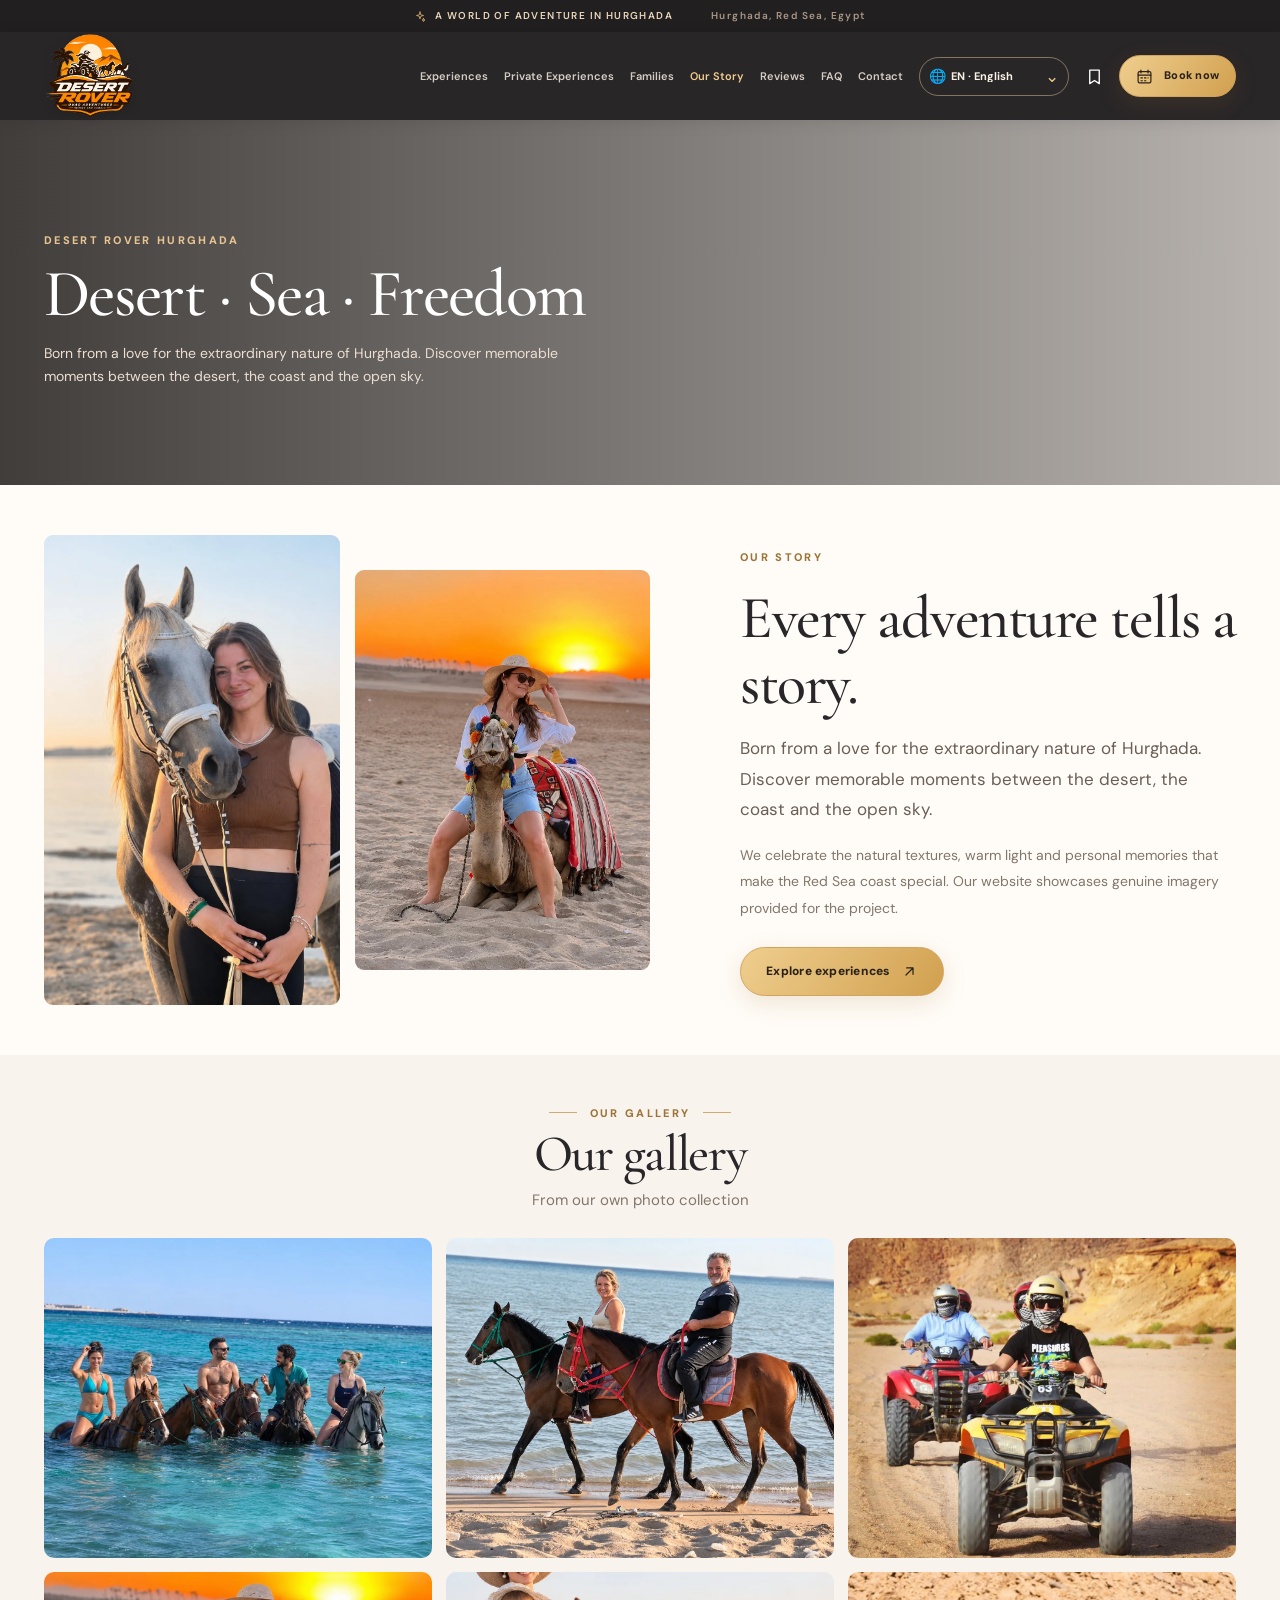
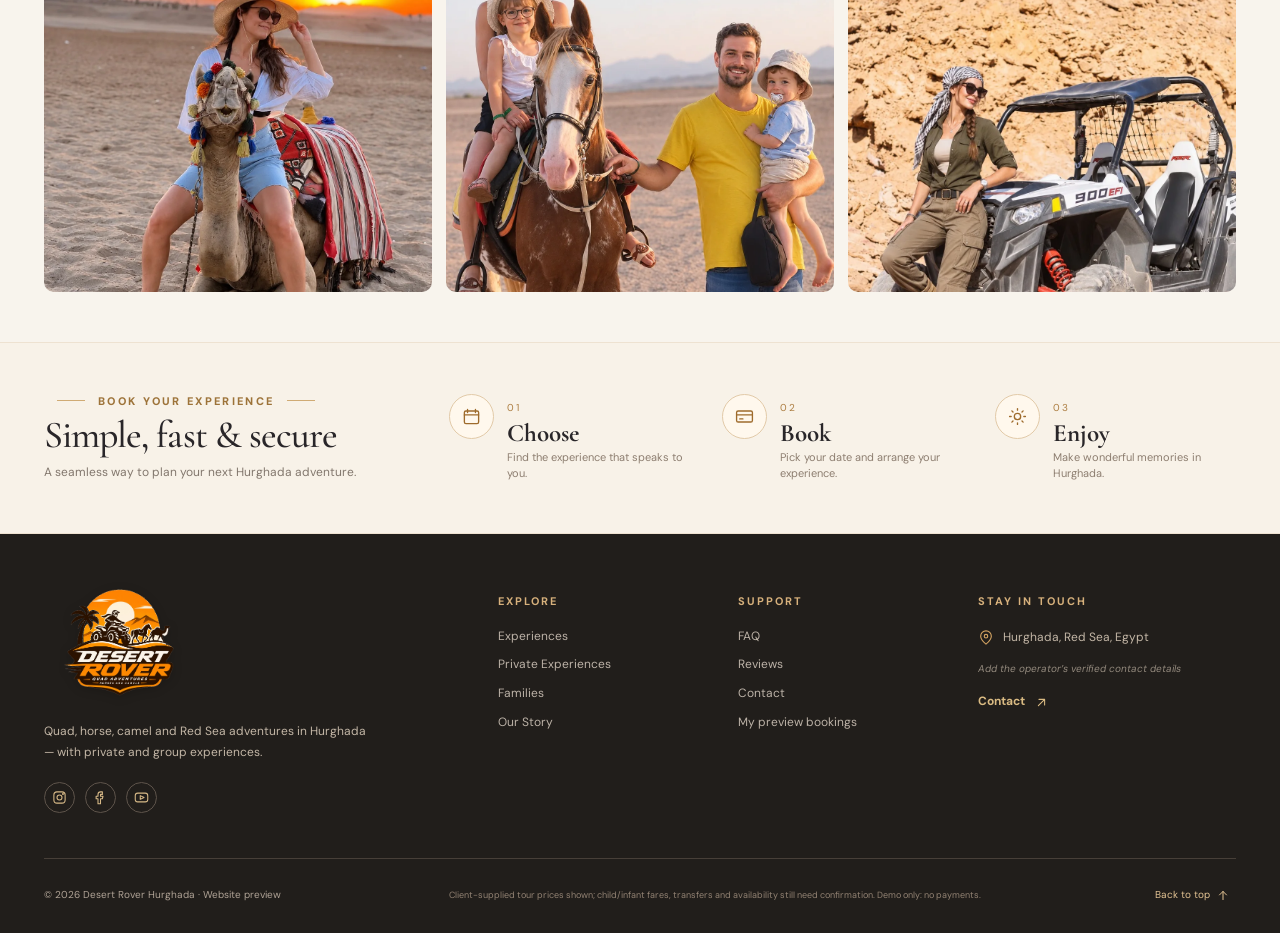
==== commit 4456d8ac: "Fix layout spacing, gallery and GSAP animations" ====
--- a/about.html
+++ b/about.html
@@ -10,7 +10,7 @@
   <link rel="preconnect" href="https://fonts.googleapis.com" />
   <link rel="preconnect" href="https://fonts.gstatic.com" crossorigin />
   <link href="https://fonts.googleapis.com/css2?family=Cormorant+Garamond:wght@400;500;600;700&family=DM+Sans:wght@400;500;600;700;800&family=Noto+Sans+Arabic:wght@400;500;600;700&family=Noto+Serif:wght@400;500;600;700&family=Noto+Sans:wght@400;500;600;700;800&display=swap" rel="stylesheet" />
-  <link rel="stylesheet" href="assets/css/style.css" />
+  <link rel="stylesheet" href="assets/css/style.css?v=20261123-stylefix" />
   <title>Desert Rover Hurghada | Adventure Experiences</title>
 </head>
 <body data-page="about">
@@ -19,6 +19,6 @@
   <script defer src="https://cdn.jsdelivr.net/npm/gsap@3.12.5/dist/gsap.min.js"></script>
   <script defer src="https://cdn.jsdelivr.net/npm/gsap@3.12.5/dist/ScrollTrigger.min.js"></script>
   <script defer src="assets/js/i18n-extra.js"></script>
-  <script defer src="assets/js/app.js"></script>
+  <script defer src="assets/js/app.js?v=20261123-stylefix"></script>
 </body>
 </html>
--- a/assets/css/style.css
+++ b/assets/css/style.css
@@ -122,3 +122,134 @@
 @media(max-width:640px){.lang-switch--select{height:35px;padding:0 7px;max-width:126px}.lang-switch--select select{width:84px;font-size:10px}.lang-globe{font-size:12px}.lang-switch--select .lang-caret{font-size:14px}}
 @media(max-width:390px){.lang-switch--select{max-width:103px}.lang-switch--select select{width:63px}}
 @media(max-width:530px){html[lang=ru] .hero-content h1,html[lang=pl] .hero-content h1,html[lang=cs] .hero-content h1{font-size:clamp(43px,11vw,62px);line-height:1.07}}
+
+
+/* =====================================================================
+  DESERT ROVER | VISUAL QA FIX | 23 NOV 2026
+  Fixes: blank grids caused by hidden GSAP items; orphan sixth gallery tile;
+  section rhythm, responsive cards, readable promotions and language header.
+  Original tour pricing, booking code and all 11 locales are unchanged.
+  ===================================================================== */
+
+/* Content must NEVER depend on scroll animation to be visible.
+   The old double GSAP .from() set opacity:0 on individual cards and grids. */
+.reveal, .tour-card, .category-card, .gallery-tile,
+.section-heading, .review-card, .promo-card, .accordion {
+  opacity: 1 !important;
+  visibility: visible !important;
+}
+
+html { scroll-padding-top: calc(var(--header-h) + 20px); }
+body { overflow-x: clip; }
+main { display: block; overflow: clip; }
+.section { padding-block: 50px; }
+.experiences-feature { padding-block: 55px 47px; }
+.actual-offers-section { padding-block: 48px 50px; }
+.promo-section { padding-block: 34px 38px; }
+.image-gallery-section { padding-block: 36px 54px; }
+.reviews-section { padding-block: 51px 55px; }
+.section-heading { margin-bottom: 26px; }
+.section-heading h2 { text-wrap: balance; line-height: 1.02; margin: 6px 0 8px; }
+.section-heading p { text-wrap: pretty; }
+
+/* All category cards and all gallery images show at once — no empty slots. */
+.category-grid { grid-template-columns: repeat(4,minmax(0,1fr)); gap: 16px; }
+.category-card { height: 276px; }
+.mini-gallery { display:grid; grid-template-columns: repeat(6,minmax(0,1fr)); gap: 12px; align-items:stretch; }
+.mini-gallery .gallery-tile { display:block !important; height: 225px; min-width:0; width:100%; overflow:hidden; cursor:zoom-in; }
+.mini-gallery .gallery-tile img { display:block; width:100%; height:100%; object-fit:cover; }
+.gallery-tile:hover img { transform:scale(1.06); }
+
+/* Grid / cards keep consistent image heights and avoid content overlap. */
+.actual-offers-section .tour-grid, .related-section .tour-grid {
+  grid-template-columns: repeat(4,minmax(0,1fr)); gap:18px; align-items:stretch;
+}
+.tour-card { height:100%; display:flex; flex-direction:column; min-width:0; }
+.tour-card-body { display:flex; flex-direction:column; flex:1; gap:9px; padding:16px 16px 18px; }
+.tour-card-body > p { margin-block: 0 2px; }
+.tour-card-bottom { margin-top:auto; }
+.tour-title { overflow-wrap:anywhere; }
+.tour-image { height:205px; flex-shrink:0; }
+.tour-image img { display:block; object-fit:cover; object-position:center; }
+.discount-chip { z-index:2; }
+.promo-card { border:1px solid rgba(117,91,63,.10); box-shadow:0 14px 30px rgba(38,28,19,.06); }
+.promo-card:before { background:linear-gradient(90deg,#eee5db 0%,#eee5db 31%,rgba(238,229,219,.88) 47%,rgba(238,229,219,0) 80%); }
+.promo-card:nth-child(2):before { background:linear-gradient(90deg,#edf1f1 0%,#edf1f1 31%,rgba(237,241,241,.87) 47%,rgba(237,241,241,0) 80%); }
+.promo-card img { width:65%; }
+.promo-card .promo-text { width:59%; }
+.promo-card h3 { text-wrap:balance; }
+
+/* Give the 11-language switch enough room without squeezing navigation. */
+.site-header .header-inner { gap: clamp(12px,1.3vw,22px); }
+.desktop-nav { gap: clamp(10px,1.25vw,19px); }
+.lang-switch--select { flex-shrink:0; max-width:150px; }
+.lang-switch--select select { max-width:110px; }
+.header-actions { flex-shrink:0; }
+.btn, .nav-link { -webkit-tap-highlight-color:transparent; }
+
+/* Better spacing and alignment across inner pages. */
+.listing-controls { margin-bottom:24px; }
+.detail-main { align-items:start; }
+.detail-book-form label, .inquiry-card label { display:block; }
+.photo-wall .wall-photo, .photo-wall-large .wall-photo { min-width:0; }
+.review-card { min-width:0; }
+
+@media (max-width:1250px) {
+ .actual-offers-section .tour-grid,.related-section .tour-grid { grid-template-columns:repeat(3,minmax(0,1fr)); }
+ .category-grid { gap:13px; }
+ .mini-gallery { grid-template-columns:repeat(3,minmax(0,1fr)); }
+ .mini-gallery .gallery-tile { height:210px; }
+}
+@media (max-width:1030px) {
+ .site-header .header-inner { gap:14px; }
+ .actual-offers-section .tour-grid,.related-section .tour-grid { grid-template-columns:repeat(2,minmax(0,1fr)); }
+ .promo-card .promo-text { width:64%; }
+ .promo-card img { width:64%; }
+}
+@media (max-width:780px) {
+ .section { padding-block:42px; }
+ .experiences-feature,.actual-offers-section { padding-block:43px; }
+ .promo-section { padding-block:27px 33px; }
+ .image-gallery-section { padding-block:29px 42px; }
+ .section-heading { margin-bottom:21px; }
+ .section-heading h2 { font-size:clamp(34px,7vw,46px); }
+ .category-grid { grid-template-columns:repeat(2,minmax(0,1fr)); gap:12px; }
+ .category-card { height:230px; }
+ .mini-gallery { grid-template-columns:repeat(3,minmax(0,1fr)); gap:10px; }
+ .mini-gallery .gallery-tile { height:185px; }
+ .actual-offers-section .tour-grid,.related-section .tour-grid { grid-template-columns:repeat(2,minmax(0,1fr)); gap:14px; }
+ .tour-image { height:190px; }
+ .promo-card h3 { font-size:clamp(28px,5.4vw,39px); }
+}
+@media (max-width:600px) {
+ .container { width:calc(100% - 32px); }
+ .section { padding-block:35px; }
+ .experiences-feature,.actual-offers-section { padding-block:37px; }
+ .promo-section { padding-block:22px 29px; }
+ .image-gallery-section { padding-block:22px 38px; }
+ .section-heading { margin-bottom:17px; }
+ .category-grid { grid-template-columns:repeat(2,minmax(0,1fr)); gap:10px; }
+ .category-card { height:220px; }
+ .actual-offers-section .tour-grid,.related-section .tour-grid { grid-template-columns:1fr; gap:14px; }
+ .actual-offers-section .tour-image,.related-section .tour-image { height:230px; }
+ .actual-offers-section .tour-card-body { padding:16px; }
+ .actual-offers-section .tour-title { font-size:22px; }
+ .actual-offers-section .tour-card-bottom .price-comparison strong { font-size:24px; }
+ .mini-gallery { grid-template-columns:repeat(2,minmax(0,1fr)); gap:9px; }
+ .mini-gallery .gallery-tile { height:185px; }
+ .promo-card { min-height:320px; }
+ .promo-card .promo-text { width:68%; padding:22px 14px 22px 20px; }
+ .promo-card img { width:68%; object-position:58% center; }
+ .promo-card:before { background:linear-gradient(90deg,#eee5db 0%,rgba(238,229,219,.96) 32%,rgba(238,229,219,.45) 68%,rgba(238,229,219,0) 100%); }
+ .promo-card:nth-child(2):before { background:linear-gradient(90deg,#edf1f1 0%,rgba(237,241,241,.96) 32%,rgba(237,241,241,.45) 68%,rgba(237,241,241,0) 100%); }
+ .promo-card p { max-width:220px; }
+ .footer-grid { gap:22px; }
+}
+@media (max-width:390px) {
+ .mini-gallery .gallery-tile { height:164px; }
+ .category-card { height:190px; }
+ .promo-card .promo-text { width:74%; }
+}
+@media (prefers-reduced-motion:reduce) {
+ *,*::before,*::after { scroll-behavior:auto !important; }
+}
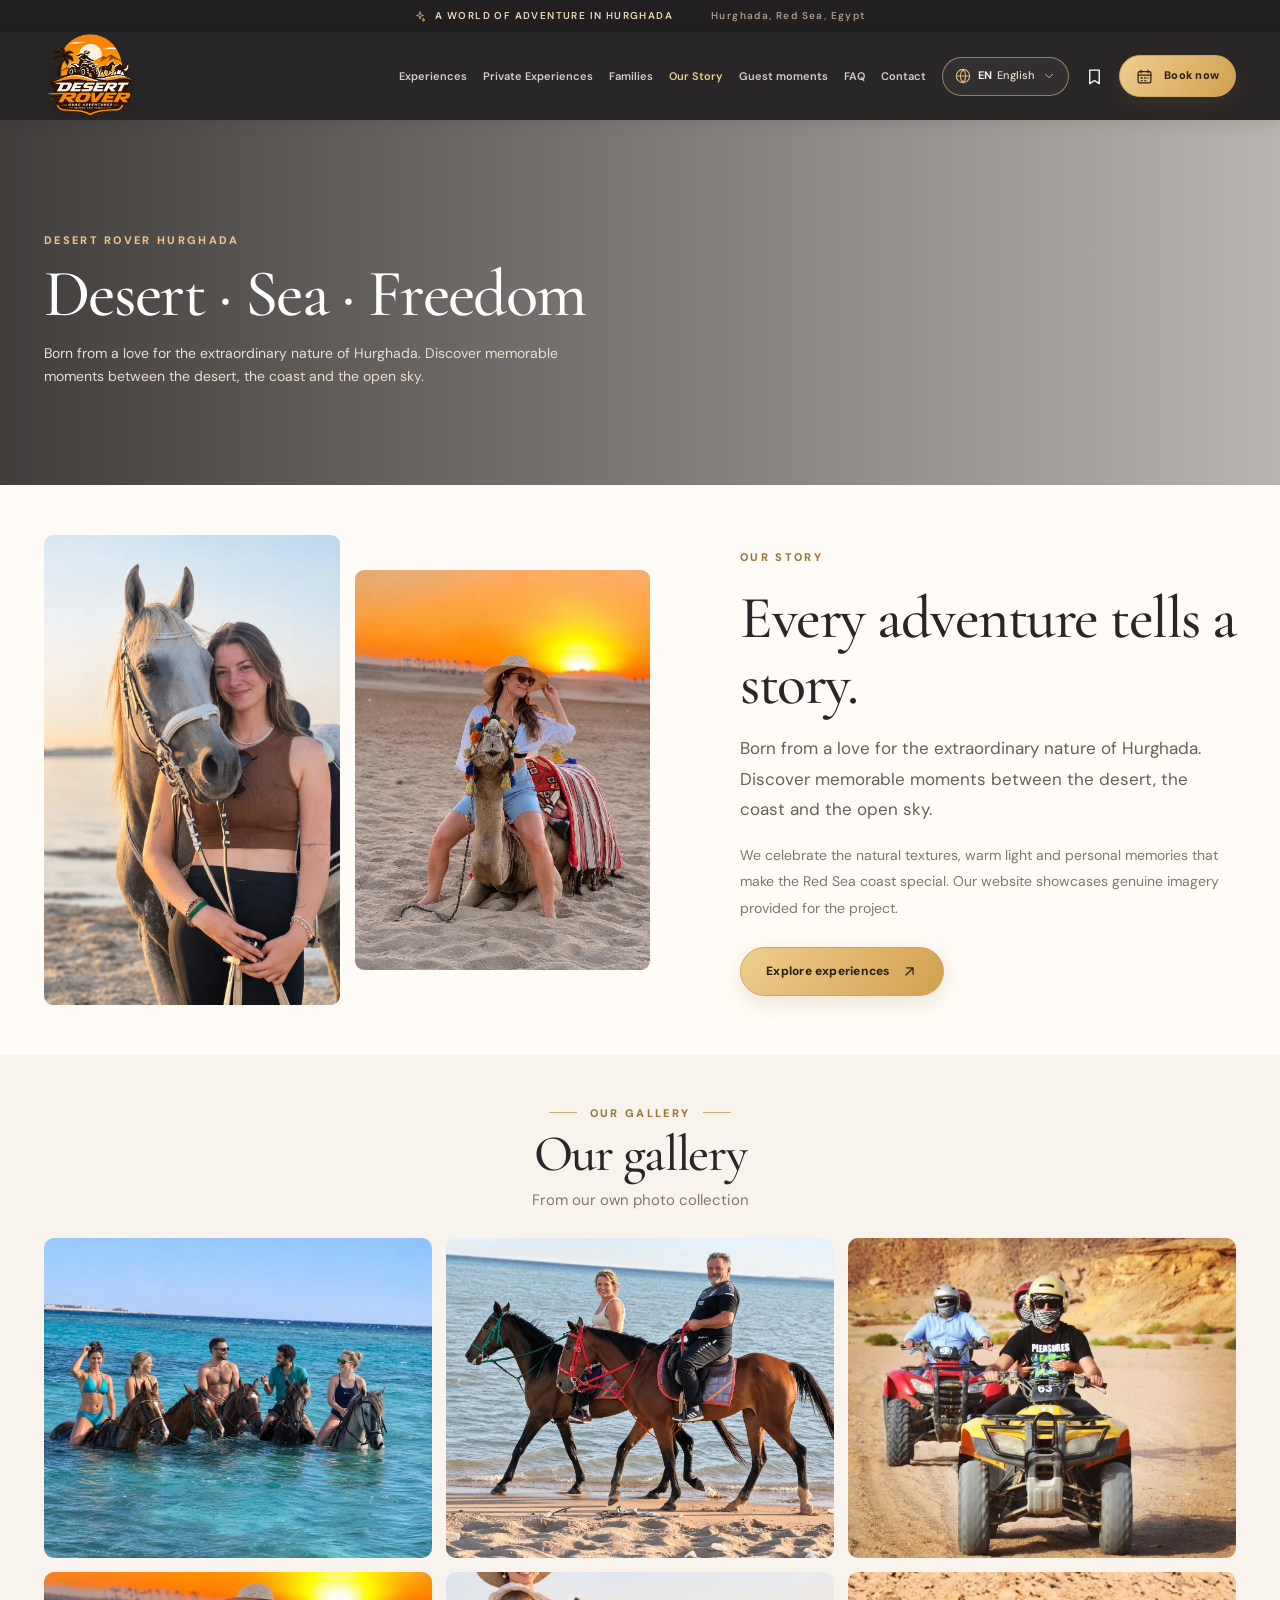
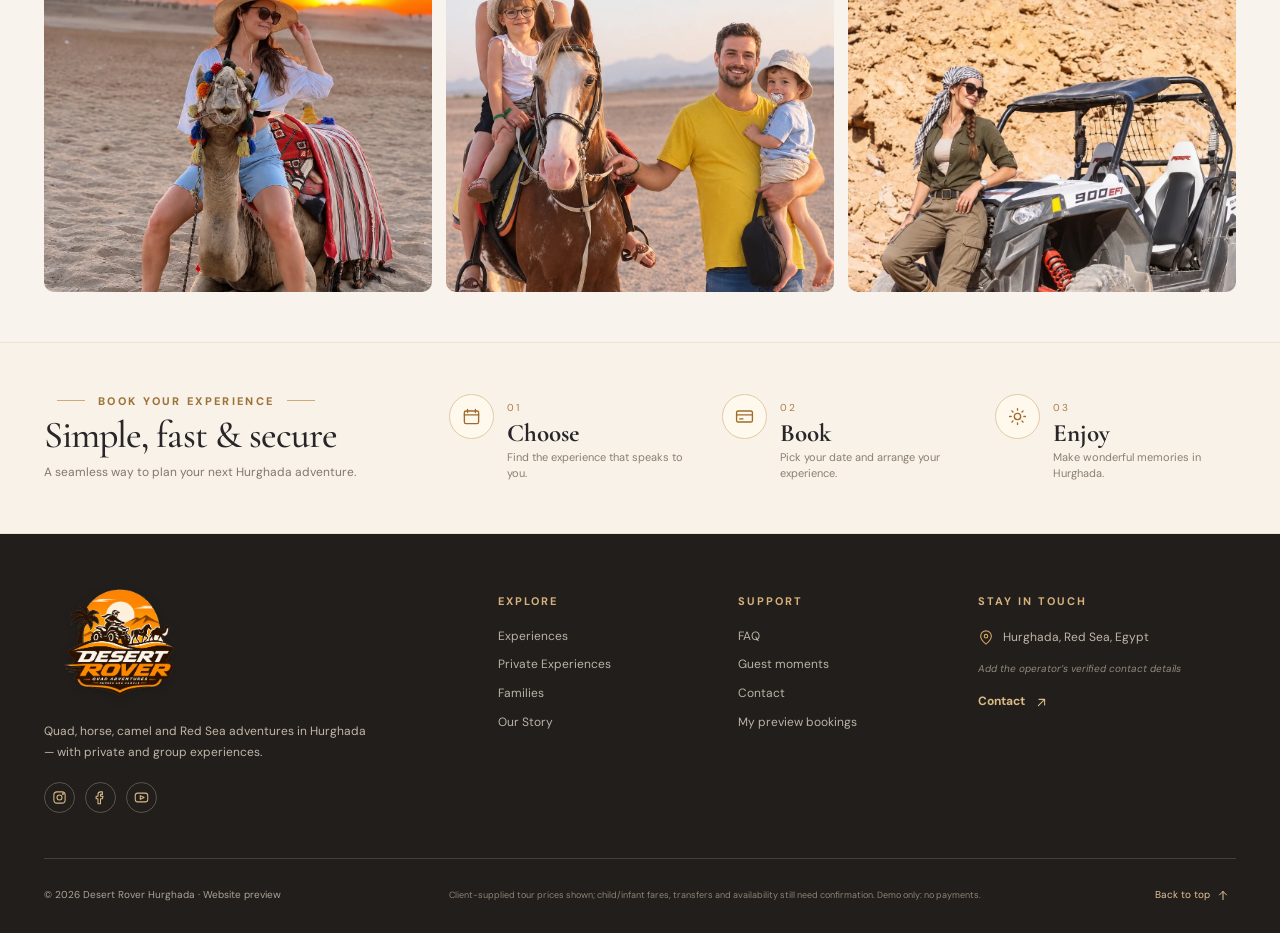
==== commit 44b7cf04: "Redesign private, family, guest moments and language menu" ====
--- a/about.html
+++ b/about.html
@@ -10,7 +10,7 @@
   <link rel="preconnect" href="https://fonts.googleapis.com" />
   <link rel="preconnect" href="https://fonts.gstatic.com" crossorigin />
   <link href="https://fonts.googleapis.com/css2?family=Cormorant+Garamond:wght@400;500;600;700&family=DM+Sans:wght@400;500;600;700;800&family=Noto+Sans+Arabic:wght@400;500;600;700&family=Noto+Serif:wght@400;500;600;700&family=Noto+Sans:wght@400;500;600;700;800&display=swap" rel="stylesheet" />
-  <link rel="stylesheet" href="assets/css/style.css?v=20261123-stylefix" />
+  <link rel="stylesheet" href="assets/css/style.css?v=20261123-refined-v2" />
   <title>Desert Rover Hurghada | Adventure Experiences</title>
 </head>
 <body data-page="about">
@@ -19,6 +19,6 @@
   <script defer src="https://cdn.jsdelivr.net/npm/gsap@3.12.5/dist/gsap.min.js"></script>
   <script defer src="https://cdn.jsdelivr.net/npm/gsap@3.12.5/dist/ScrollTrigger.min.js"></script>
   <script defer src="assets/js/i18n-extra.js"></script>
-  <script defer src="assets/js/app.js?v=20261123-stylefix"></script>
+  <script defer src="assets/js/app.js?v=20261123-refined-v2"></script>
 </body>
 </html>
--- a/assets/css/style.css
+++ b/assets/css/style.css
@@ -253,3 +253,154 @@
 @media (prefers-reduced-motion:reduce) {
  *,*::before,*::after { scroll-behavior:auto !important; }
 }
+
+
+/* ==========================================================================
+   Desert Rover | UI refinement 23 Nov 2026
+   Image composition, authentic guest moments, accessible 11-language picker
+   ========================================================================== */
+
+/* Private / family feature cards: prevent copy and imagery overlapping. */
+.promo-grid{align-items:stretch;gap:18px}
+.promo-card,.promo-card:nth-child(2){
+  display:grid;grid-template-columns:minmax(0,54%) minmax(0,46%);
+  height:auto;min-height:310px;align-items:stretch;
+  background:#f0e8dc;isolation:isolate;overflow:hidden;border-radius:16px;
+  border:1px solid rgba(98,71,44,.12);
+  box-shadow:0 12px 30px rgba(63,43,28,.06);
+}
+.promo-card:nth-child(2){background:#ecf1f0}
+.promo-card::before,.promo-card:nth-child(2)::before{display:none!important;content:none!important}
+.promo-card .promo-text{
+  z-index:6;position:relative;grid-column:1;grid-row:1;
+  width:100%!important;min-width:0;
+  padding:32px 20px 30px 32px!important;
+  display:flex;flex-direction:column;align-items:flex-start;justify-content:center;
+}
+.promo-card .promo-text>*{max-width:100%}
+.promo-card .eyebrow{font-size:10px;letter-spacing:.17em}
+.promo-card h3{font-size:clamp(31px,3vw,43px);line-height:1.04;margin:11px 0 11px;text-wrap:balance}
+.promo-card p{font-size:12.5px;line-height:1.65;max-width:320px;margin-bottom:17px;color:#625751}
+.promo-card .btn{max-width:100%;white-space:normal;text-align:center;justify-content:center}
+.promo-card img,.promo-card:nth-child(2) img{
+  position:relative;grid-column:2;grid-row:1;top:auto;bottom:auto;
+  right:auto;left:auto;width:100%!important;height:100%!important;
+  object-fit:cover;object-position:52% 43%;display:block;z-index:5;
+  border-radius:0;transform:none;transition:transform .55s ease;
+}
+.promo-card:nth-child(2) img{object-position:55% center}
+.promo-card:hover img{transform:scale(1.04)}
+html[dir="rtl"] .promo-card .promo-text{padding:30px 32px 30px 20px!important;align-items:flex-start}
+html[dir="rtl"] .promo-card img{right:auto;left:auto}
+
+/* Guest section is now built from genuine uploaded photos, not fabricated quotes. */
+.reviews-section{padding-block:54px 59px}
+.reviews-section .section-heading{margin-bottom:27px}
+.guest-moments-grid{display:grid;grid-template-columns:repeat(3,minmax(0,1fr));gap:17px}
+.guest-moment-card{
+  min-width:0;height:315px;display:block;overflow:hidden;position:relative;
+  background:#d6c6b3;border-radius:16px;text-decoration:none;color:#fff;
+  box-shadow:0 12px 32px rgba(39,31,26,.09);
+}
+.guest-moment-card>img{display:block;width:100%;height:100%;object-fit:cover;object-position:center 42%;transition:transform .65s ease}
+.guest-moment-card:nth-child(2)>img{object-position:center 38%}
+.guest-moment-card:nth-child(3)>img{object-position:center 44%}
+.guest-moment-shade{pointer-events:none;position:absolute;inset:0;background:linear-gradient(180deg,transparent 35%,rgba(27,20,18,.13) 50%,rgba(27,20,18,.83) 100%)}
+.guest-moment-content{position:absolute;inset:auto 20px 20px;display:flex;flex-direction:column;gap:7px;align-items:flex-start;pointer-events:none}
+.guest-moment-category{font:700 10px/1.3 'DM Sans',Arial,sans-serif;text-transform:uppercase;letter-spacing:.11em;background:rgba(249,241,225,.94);color:#57402a;padding:7px 11px;border-radius:30px}
+.guest-moment-content strong{font-size:clamp(28px,2.5vw,37px);line-height:.98;font-weight:600;max-width:85%;text-wrap:balance}
+.guest-moment-arrow{position:absolute;right:0;bottom:0;display:grid;place-items:center;width:37px;height:37px;border-radius:50%;border:1px solid rgba(255,255,255,.64);background:rgba(255,255,255,.16)}
+.guest-moment-arrow svg{width:17px;height:17px}
+.guest-moment-card:hover>img{transform:scale(1.055)}
+.guest-moment-card:focus-visible{outline:3px solid #d7ab5c;outline-offset:4px}
+.guest-moments-footer{display:flex;align-items:center;justify-content:space-between;gap:15px;margin-top:19px;color:#827569;font-size:12px}
+.guest-moments-footer .text-link{font-weight:700}
+html[dir="rtl"] .guest-moment-arrow{left:0;right:auto}
+
+/* Custom language selector: replaces platform-native <select> popup. */
+.language-picker{position:relative;flex:none;z-index:120}
+.language-trigger{
+  display:flex;align-items:center;justify-content:center;gap:7px;
+  min-height:39px;padding:5px 12px;background:rgba(255,255,255,.045);
+  color:#f7efe4;border:1px solid rgba(229,194,141,.55);border-radius:30px;
+  font:700 11px/1.25 'DM Sans',Arial,sans-serif;white-space:nowrap;
+  cursor:pointer;transition:background .2s,border-color .2s,box-shadow .2s;
+}
+.language-trigger:hover,.language-picker.is-open .language-trigger{background:rgba(215,171,92,.14);border-color:#dfb877}
+.language-trigger:focus-visible{outline:2px solid #e2bd7e;outline-offset:3px}
+.language-globe,.language-chevron{display:inline-grid;place-items:center;color:#deb978}
+.language-globe svg{width:16px;height:16px}
+.language-chevron svg{width:14px;height:14px;transition:transform .2s}
+.language-picker.is-open .language-chevron svg{transform:rotate(180deg)}
+.language-current{display:flex;gap:5px;align-items:center}
+.language-name{font-weight:500;color:#eae0d4}
+.language-menu{
+  position:absolute;z-index:200;top:calc(100% + 12px);right:0;
+  width:230px;max-width:calc(100vw - 24px);max-height:min(410px,75vh);
+  padding:8px;background:#fffaf4;color:#322922;overflow:auto;
+  border:1px solid #e5d8c8;border-radius:15px;
+  box-shadow:0 20px 54px rgba(20,16,14,.28);
+  scrollbar-color:#d1bb9b transparent;scrollbar-width:thin;
+}
+.language-menu[hidden]{display:none!important}
+.language-menu-title{margin:6px 8px 9px;padding:0 3px 10px;border-bottom:1px solid #ede2d6;font-size:10px;font-weight:800;letter-spacing:.12em;text-transform:uppercase;color:#98734c}
+.language-options{display:grid;gap:2px}
+.language-option{
+  display:grid;grid-template-columns:30px 1fr 18px;gap:10px;align-items:center;
+  width:100%;min-height:37px;padding:8px 10px;background:none;border:0;
+  color:#342b25;text-align:start;cursor:pointer;border-radius:8px;
+  font:600 12px/1.3 'DM Sans','Noto Sans',Arial,sans-serif;
+}
+.language-option:hover,.language-option:focus-visible{background:#f4e9da;outline:none}
+.language-option.is-active{background:#f8ecd5;color:#694417;font-weight:800}
+.language-code{font-size:10px;font-weight:800;color:#ad7e46}
+.language-check{display:grid;place-items:center;color:#a77531}
+.language-check svg{width:15px;height:15px}
+html[dir="rtl"] .language-menu{left:0;right:auto}
+html[dir="rtl"] .language-option{text-align:start}
+
+@media(max-width:1100px){
+  .promo-card .promo-text{padding:25px 17px 25px 23px!important}
+  .promo-card h3{font-size:clamp(29px,3.1vw,38px)}
+  .guest-moment-card{height:275px}
+}
+@media(max-width:780px){
+  .promo-grid{grid-template-columns:1fr;gap:14px}
+  .promo-card,.promo-card:nth-child(2){min-height:280px;grid-template-columns:minmax(0,53%) minmax(0,47%)}
+  .promo-card .promo-text{padding:24px!important}
+  .promo-card h3{font-size:clamp(30px,4.6vw,39px)}
+  .promo-card p{font-size:12px}
+  .guest-moments-grid{gap:11px}
+  .guest-moment-card{height:235px}
+  .guest-moment-content{inset:auto 13px 13px}
+  .guest-moment-content strong{font-size:27px}
+}
+@media(max-width:530px){
+  .promo-card,.promo-card:nth-child(2){
+    display:grid;grid-template-columns:1fr;grid-template-rows:auto 210px;
+    height:auto;min-height:0;align-items:stretch;border-radius:14px;
+  }
+  .promo-card .promo-text{grid-column:1;grid-row:1;padding:24px 23px 22px!important;align-items:flex-start}
+  .promo-card h3{font-size:35px;line-height:1.04;max-width:100%;margin:10px 0}
+  .promo-card p{font-size:12px;line-height:1.6;max-width:310px;margin-bottom:16px}
+  .promo-card img,.promo-card:nth-child(2) img{
+    grid-column:1;grid-row:2;position:relative;inset:auto;
+    width:100%!important;height:210px!important;object-fit:cover;
+    object-position:center 36%;
+  }
+  .promo-card:nth-child(2) img{object-position:center 41%}
+  html[dir="rtl"] .promo-card .promo-text{padding:24px 23px 22px!important}
+  .reviews-section{padding-block:40px 44px}
+  .guest-moments-grid{grid-template-columns:1fr;gap:14px}
+  .guest-moment-card{height:250px}
+  .guest-moment-content{inset:auto 18px 17px}
+  .guest-moment-content strong{font-size:34px}
+  .guest-moments-footer{font-size:11px;margin-top:17px}
+  .language-trigger{min-height:35px;padding:5px 8px;gap:5px;font-size:10px}
+  .language-name{display:none}
+  .language-globe svg{width:14px;height:14px}
+  .language-menu{width:205px;top:calc(100% + 9px)}
+}
+@media(prefers-reduced-motion:reduce){
+ .guest-moment-card>img,.promo-card img,.language-chevron svg{transition:none!important}
+}
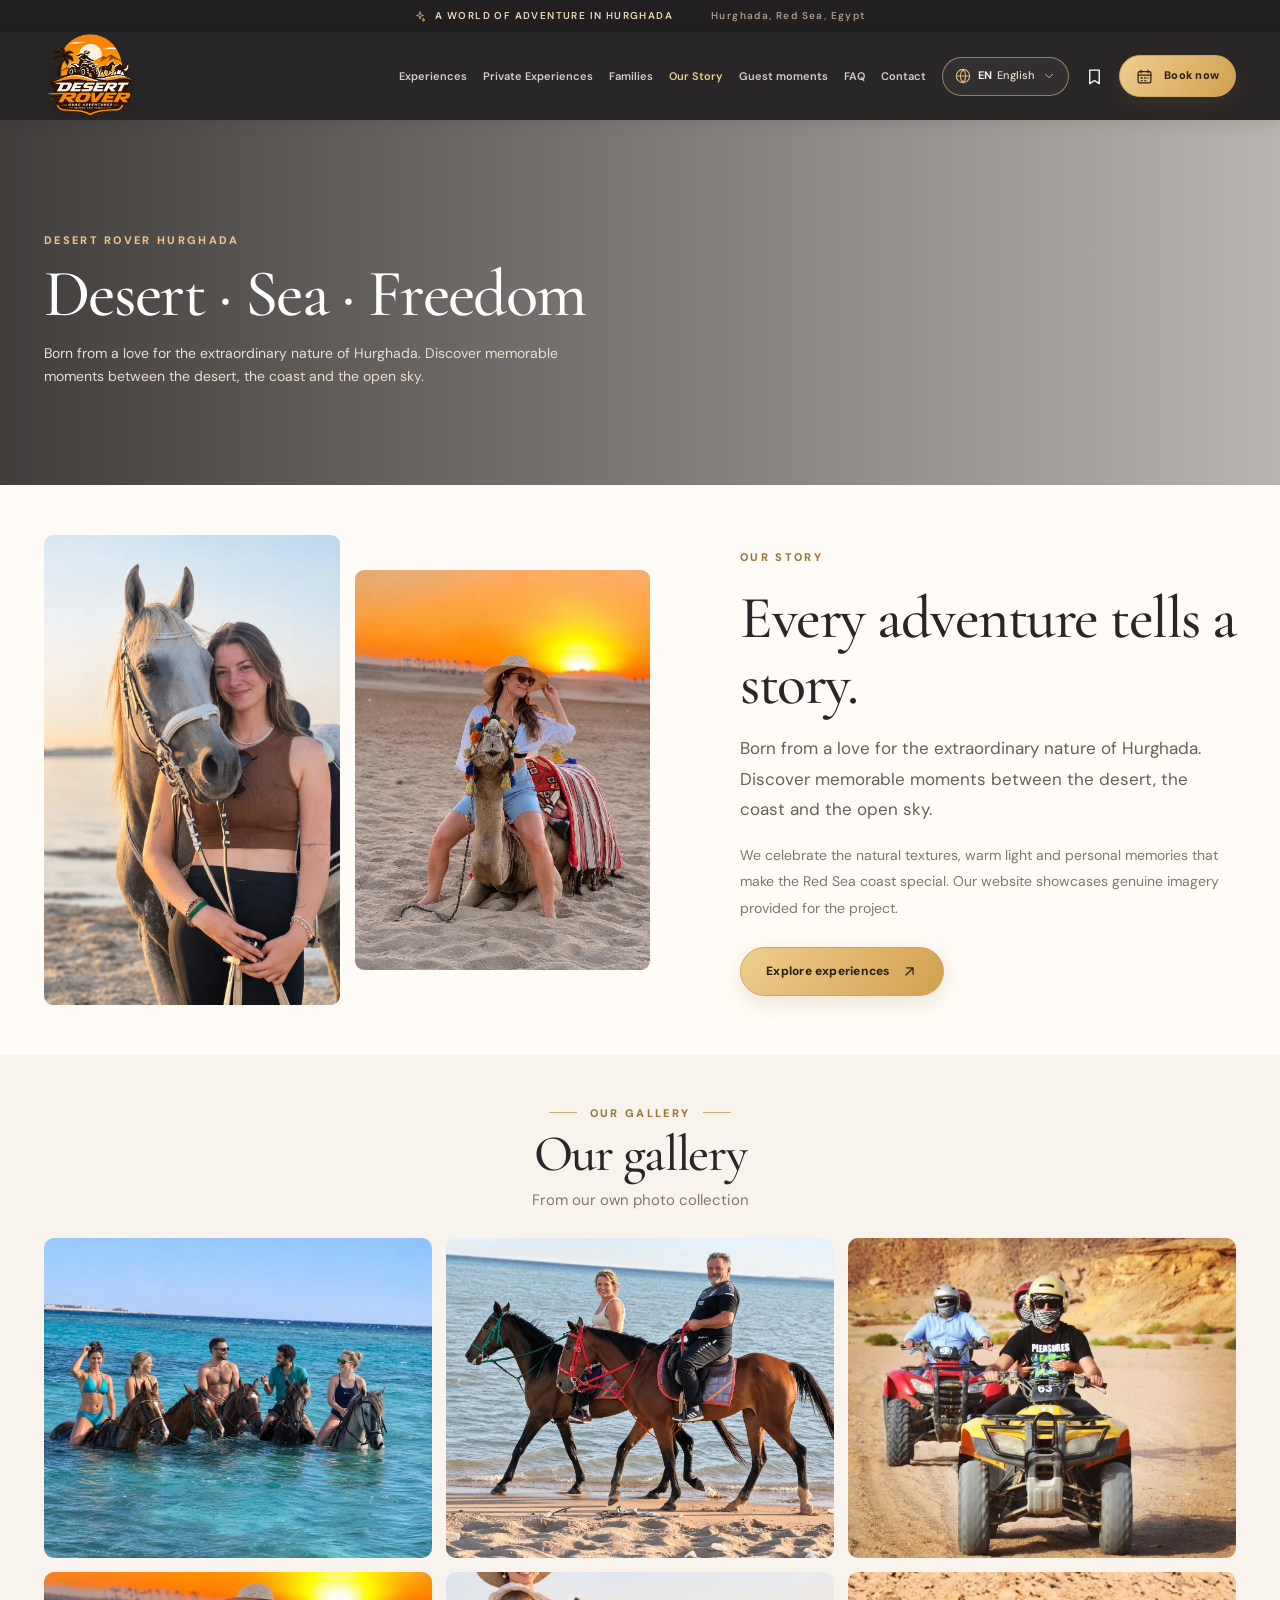
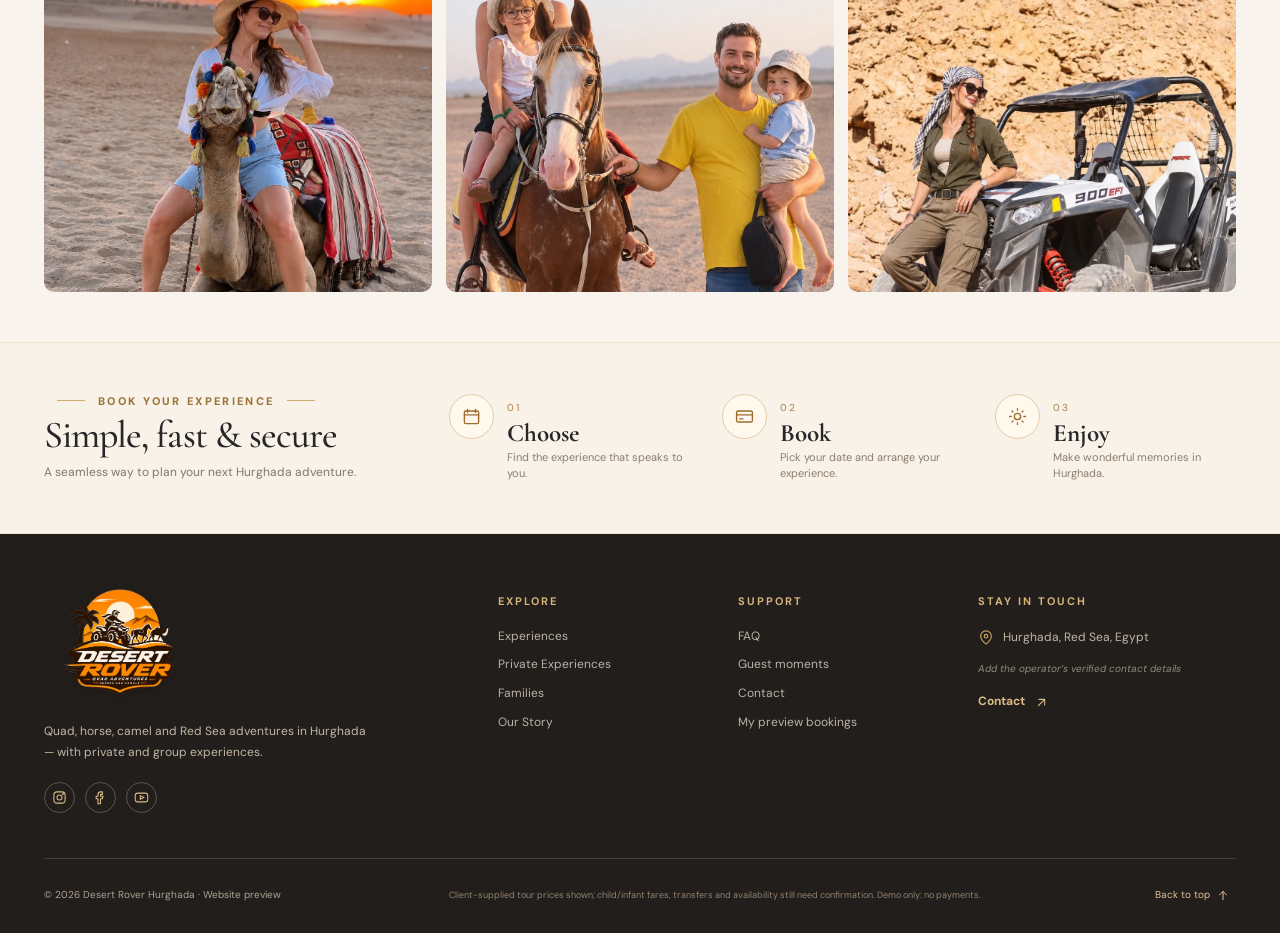
==== commit 85351035: "Update tour images and website assets" ====
--- a/about.html
+++ b/about.html
@@ -10,7 +10,7 @@
   <link rel="preconnect" href="https://fonts.googleapis.com" />
   <link rel="preconnect" href="https://fonts.gstatic.com" crossorigin />
   <link href="https://fonts.googleapis.com/css2?family=Cormorant+Garamond:wght@400;500;600;700&family=DM+Sans:wght@400;500;600;700;800&family=Noto+Sans+Arabic:wght@400;500;600;700&family=Noto+Serif:wght@400;500;600;700&family=Noto+Sans:wght@400;500;600;700;800&display=swap" rel="stylesheet" />
-  <link rel="stylesheet" href="assets/css/style.css?v=20261123-refined-v2" />
+  <link rel="stylesheet" href="assets/css/style.css?v=20261123-newclientphotos-v1" />
   <title>Desert Rover Hurghada | Adventure Experiences</title>
 </head>
 <body data-page="about">
@@ -19,6 +19,6 @@
   <script defer src="https://cdn.jsdelivr.net/npm/gsap@3.12.5/dist/gsap.min.js"></script>
   <script defer src="https://cdn.jsdelivr.net/npm/gsap@3.12.5/dist/ScrollTrigger.min.js"></script>
   <script defer src="assets/js/i18n-extra.js"></script>
-  <script defer src="assets/js/app.js?v=20261123-refined-v2"></script>
+  <script defer src="assets/js/app.js?v=20261123-newclientphotos-v1"></script>
 </body>
 </html>
